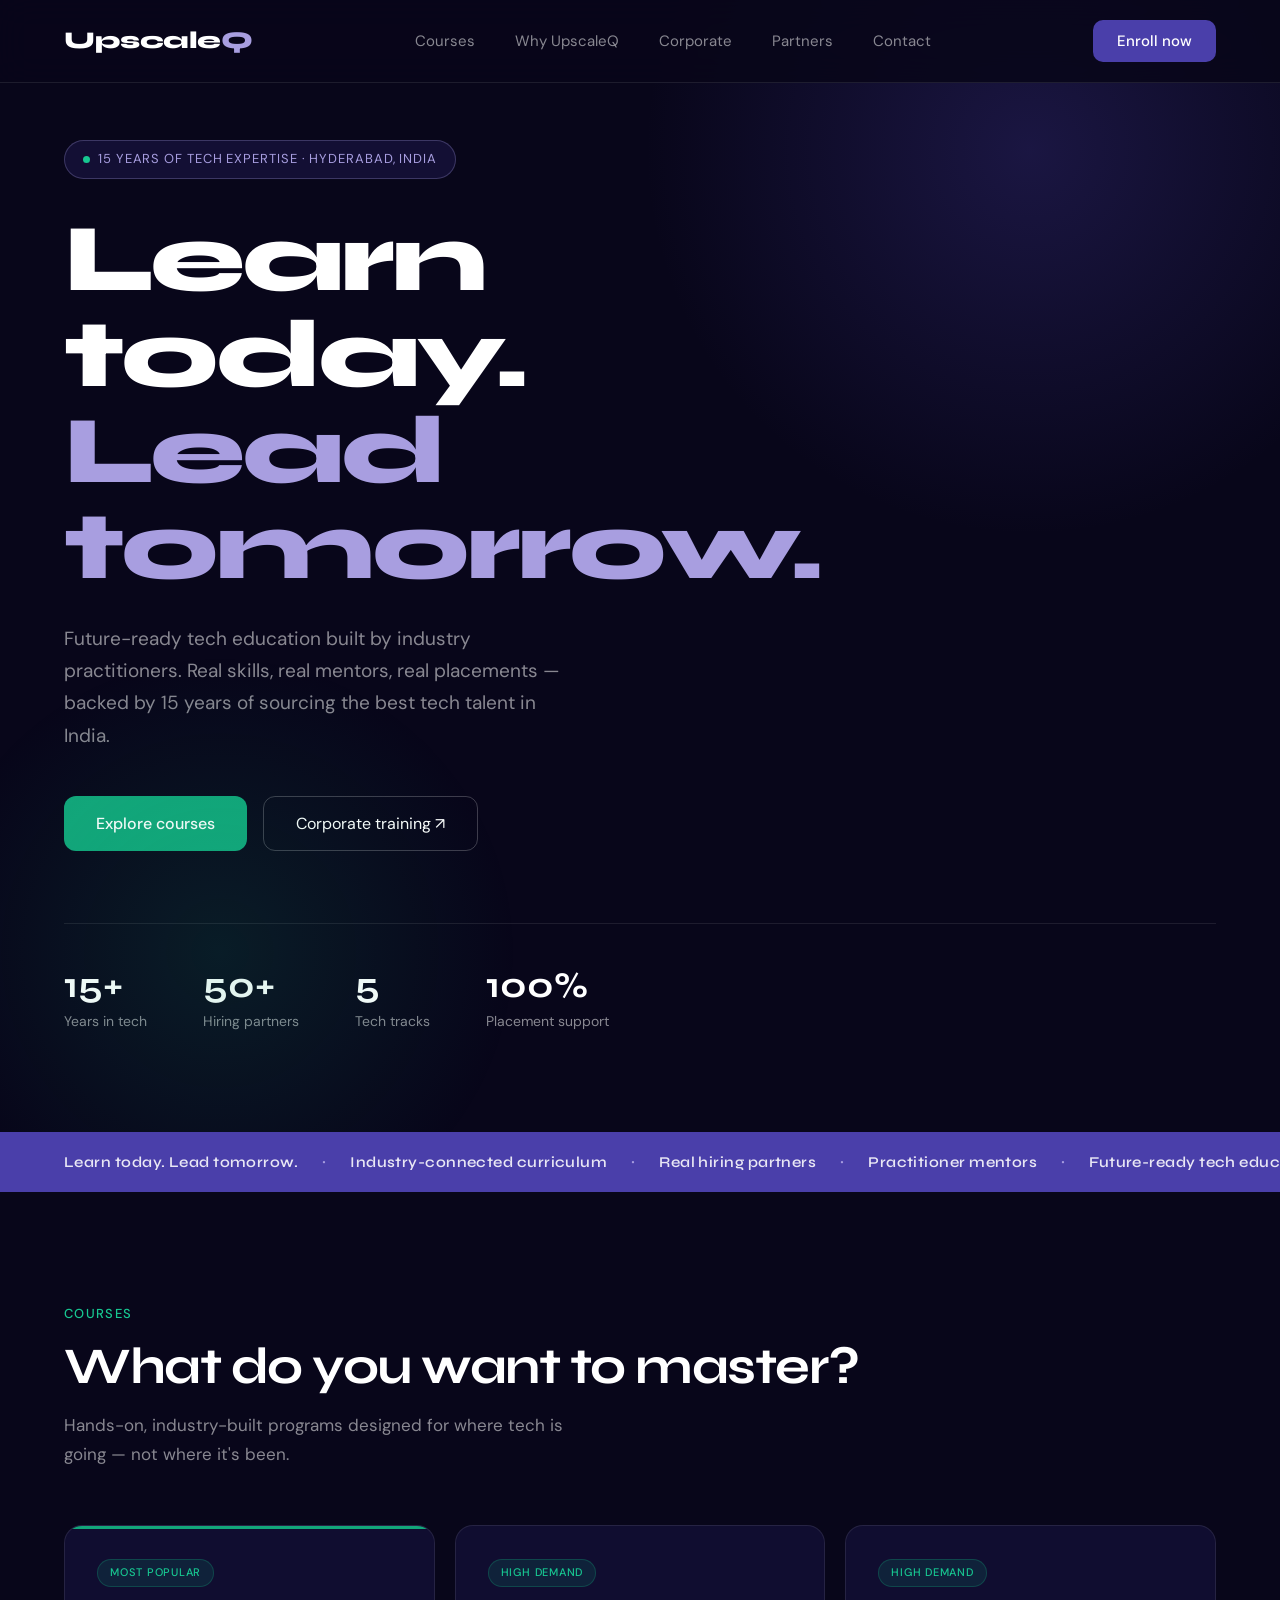
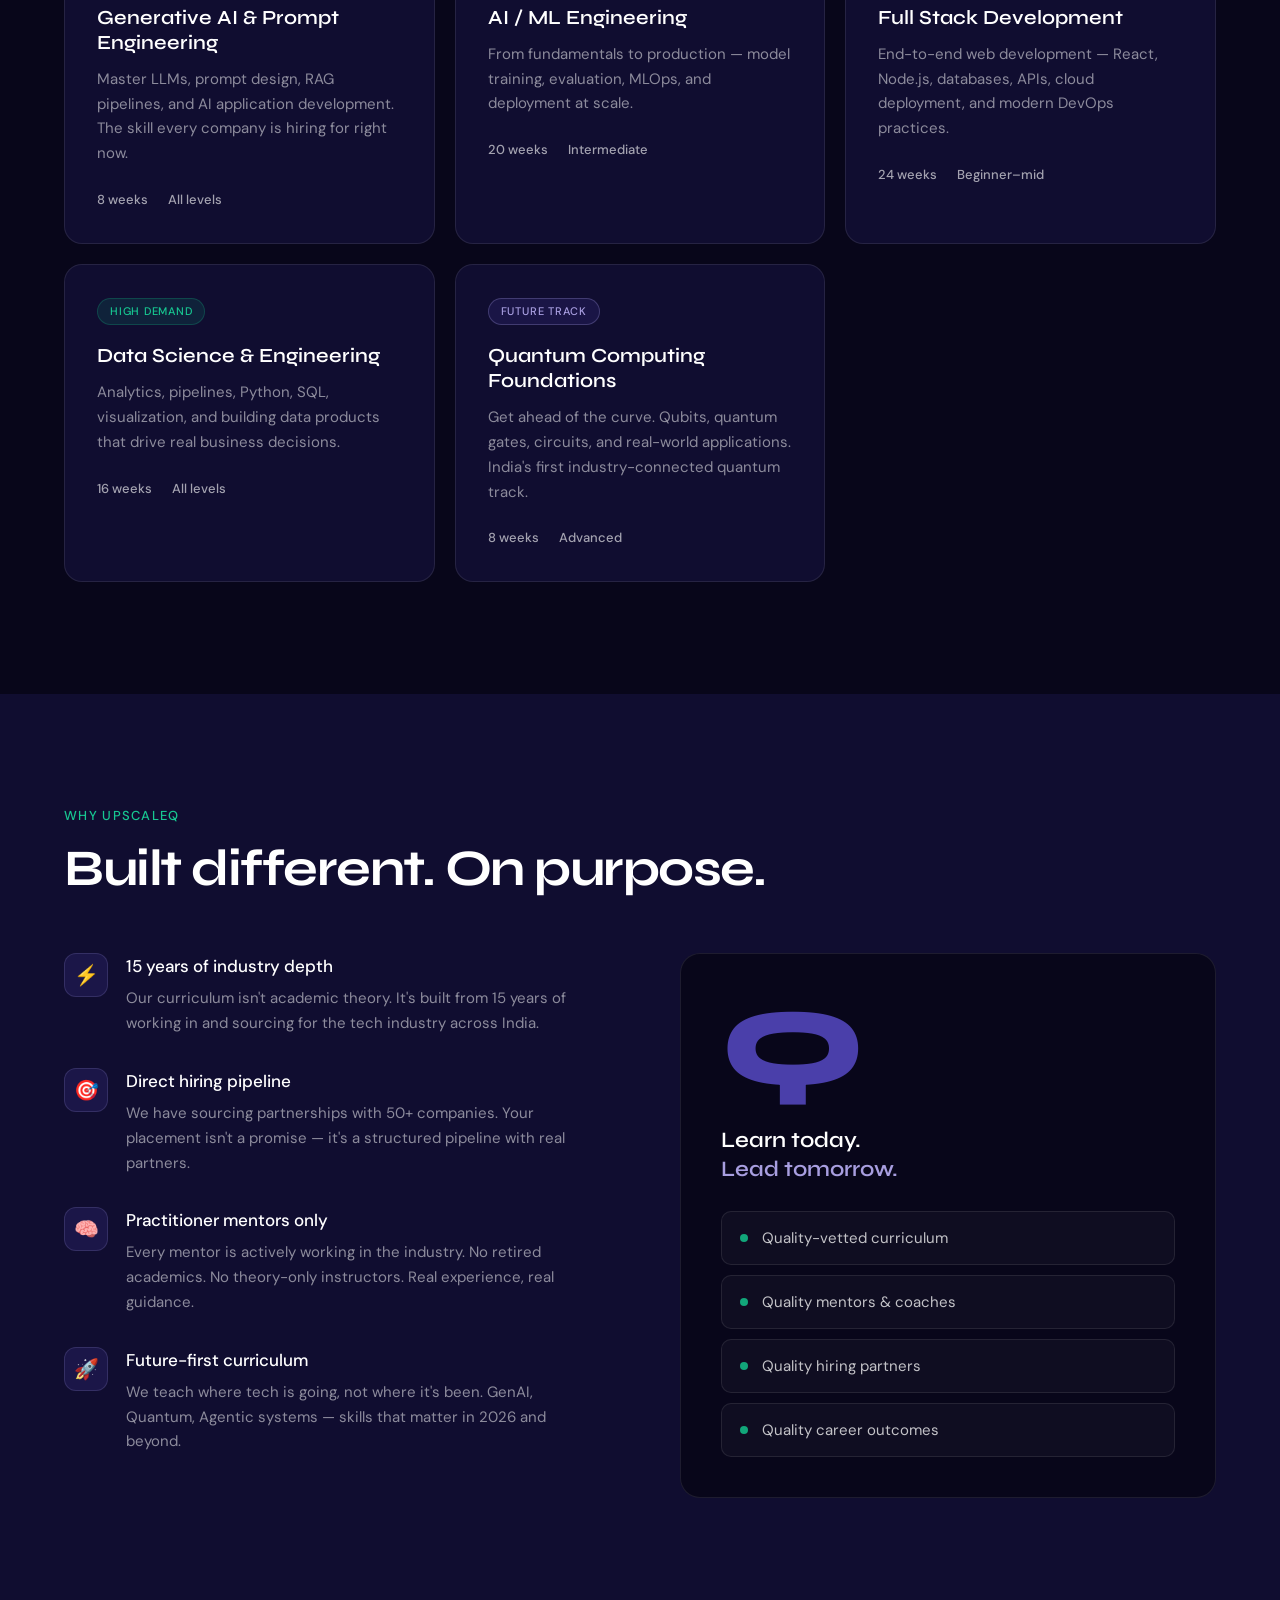
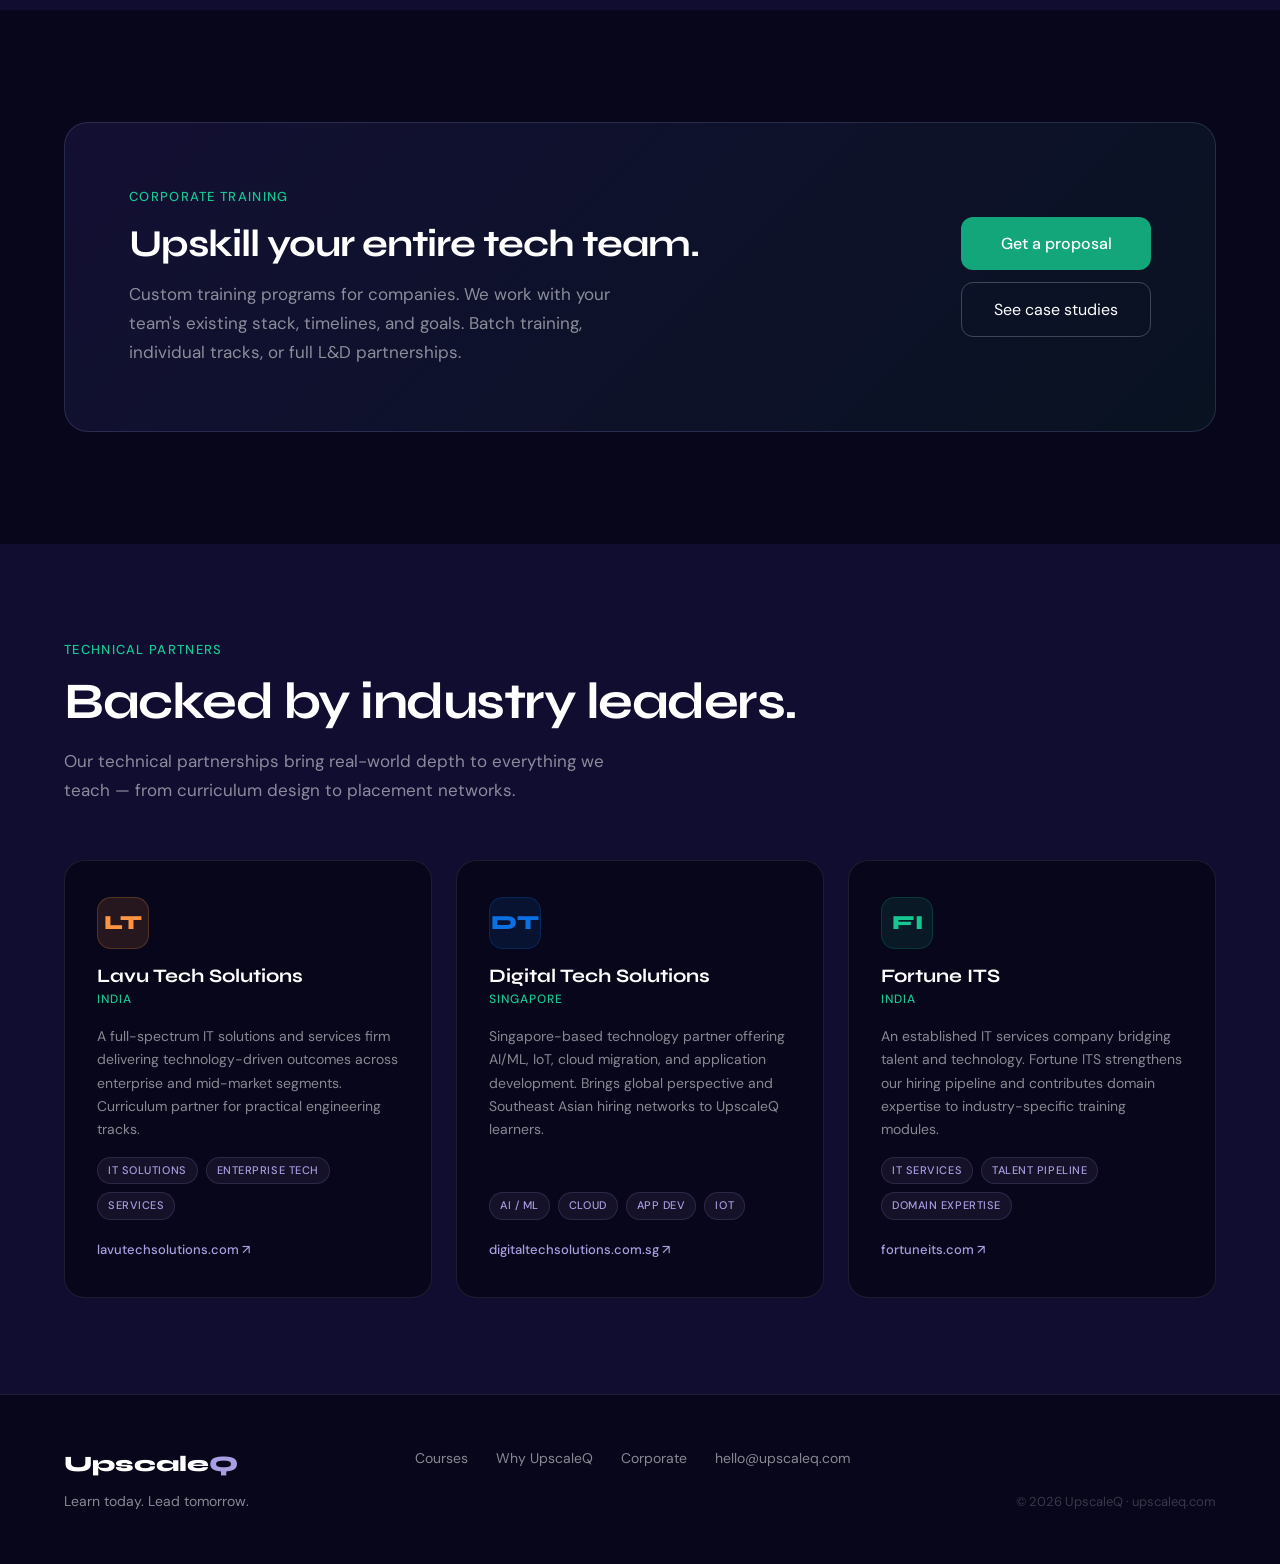
==== index.html @ 226f3fbb "Add Technical Partners section with Lavu Tech, Digital Tech Solutions, and Fortune ITS" ====
<!DOCTYPE html>
<html lang="en">
<head>
<meta charset="UTF-8">
<meta name="viewport" content="width=device-width, initial-scale=1.0">
<title>UpscaleQ — Learn Today. Lead Tomorrow.</title>
<link href="https://fonts.googleapis.com/css2?family=Syne:wght@400;500;600;700;800&family=DM+Sans:ital,opsz,wght@0,9..40,300;0,9..40,400;0,9..40,500;1,9..40,400&display=swap" rel="stylesheet">
<style>
  :root {
    --deep: #08061a;
    --navy: #100d30;
    --purple: #4a3faa;
    --purple-bright: #6657d3;
    --lavender: #a89ee0;
    --teal: #12a67a;
    --teal-light: #17c791;
    --white: #ffffff;
    --muted: rgba(255,255,255,0.52);
    --faint: rgba(255,255,255,0.09);
  }

  *, *::before, *::after { box-sizing: border-box; margin: 0; padding: 0; }
  html { scroll-behavior: smooth; font-size: 16px; }

  body {
    font-family: 'DM Sans', sans-serif;
    font-size: 16px;
    line-height: 1.6;
    background: var(--deep);
    color: var(--white);
    overflow-x: hidden;
    -webkit-font-smoothing: antialiased;
  }

  /* ── NAV ── */
  nav {
    position: fixed; top: 0; left: 0; right: 0; z-index: 100;
    display: flex; align-items: center; justify-content: space-between;
    padding: 20px 64px;
    background: rgba(8,6,26,0.88);
    backdrop-filter: blur(16px);
    border-bottom: 1px solid var(--faint);
  }
  .nav-logo {
    font-family: 'Syne', sans-serif;
    font-size: 24px; font-weight: 800;
    letter-spacing: -0.5px; color: var(--white);
    text-decoration: none;
  }
  .nav-logo span { color: var(--lavender); }
  .nav-links { display: flex; gap: 40px; list-style: none; }
  .nav-links a {
    font-size: 15px; color: var(--muted); text-decoration: none;
    transition: color 0.2s; font-weight: 400;
  }
  .nav-links a:hover { color: var(--white); }
  .nav-cta {
    background: var(--purple); color: var(--white);
    border: none; border-radius: 10px;
    padding: 11px 24px; font-size: 15px; font-weight: 500;
    cursor: pointer; font-family: 'DM Sans', sans-serif;
    transition: background 0.2s, transform 0.15s;
    white-space: nowrap;
  }
  .nav-cta:hover { background: var(--purple-bright); transform: translateY(-1px); }

  /* ── HERO ── */
  .hero {
    min-height: 100vh;
    display: flex; flex-direction: column; justify-content: center;
    padding: 140px 64px 100px;
    position: relative; overflow: hidden;
  }
  .hero::before {
    content: '';
    position: absolute; top: -250px; right: -150px;
    width: 800px; height: 800px; border-radius: 50%;
    background: radial-gradient(circle, rgba(74,63,170,0.28) 0%, transparent 68%);
    pointer-events: none;
  }
  .hero::after {
    content: '';
    position: absolute; bottom: -120px; left: -80px;
    width: 600px; height: 600px; border-radius: 50%;
    background: radial-gradient(circle, rgba(18,166,122,0.14) 0%, transparent 70%);
    pointer-events: none;
  }

  .hero-eyebrow {
    display: inline-flex; align-items: center; gap: 8px;
    background: rgba(74,63,170,0.18);
    border: 1px solid rgba(168,158,224,0.28);
    border-radius: 30px; padding: 8px 18px;
    font-size: 13px; color: var(--lavender);
    letter-spacing: 0.07em; text-transform: uppercase;
    margin-bottom: 32px; width: fit-content;
    animation: fadeUp 0.7s ease both;
  }
  .hero-eyebrow::before {
    content: ''; width: 7px; height: 7px; border-radius: 50%;
    background: var(--teal-light); flex-shrink: 0;
  }

  .hero-h1 {
    font-family: 'Syne', sans-serif;
    font-size: clamp(56px, 8vw, 96px);
    font-weight: 800;
    line-height: 1.0;
    letter-spacing: -3px;
    max-width: 860px;
    animation: fadeUp 0.7s ease 0.1s both;
  }
  .hero-h1 .accent { color: var(--lavender); }

  .hero-sub {
    font-size: 19px;
    color: var(--muted);
    line-height: 1.7;
    max-width: 520px;
    margin: 28px 0 44px;
    font-weight: 400;
    animation: fadeUp 0.7s ease 0.2s both;
  }

  .hero-actions {
    display: flex; gap: 16px; flex-wrap: wrap;
    animation: fadeUp 0.7s ease 0.3s both;
  }
  .btn-main {
    background: var(--teal); color: var(--white);
    border: none; border-radius: 12px;
    padding: 16px 32px; font-size: 16px; font-weight: 500;
    cursor: pointer; font-family: 'DM Sans', sans-serif;
    transition: background 0.2s, transform 0.15s;
  }
  .btn-main:hover { background: var(--teal-light); transform: translateY(-2px); }
  .btn-ghost {
    background: transparent; color: var(--white);
    border: 1px solid rgba(255,255,255,0.22); border-radius: 12px;
    padding: 16px 32px; font-size: 16px; font-weight: 400;
    cursor: pointer; font-family: 'DM Sans', sans-serif;
    transition: border-color 0.2s, transform 0.15s;
  }
  .btn-ghost:hover { border-color: rgba(255,255,255,0.5); transform: translateY(-2px); }

  .hero-stats {
    display: flex; gap: 56px; flex-wrap: wrap;
    margin-top: 72px; padding-top: 44px;
    border-top: 1px solid var(--faint);
    animation: fadeUp 0.7s ease 0.4s both;
  }
  .stat-n {
    font-family: 'Syne', sans-serif;
    font-size: 36px; font-weight: 700; color: var(--white);
    line-height: 1;
  }
  .stat-l { font-size: 14px; color: var(--muted); margin-top: 6px; }

  /* ── TAGLINE BAND ── */
  .tagline-band {
    background: var(--purple);
    padding: 18px 64px;
    display: flex; align-items: center; gap: 24px;
    overflow: hidden; flex-wrap: nowrap;
  }
  .tagline-text {
    font-family: 'Syne', sans-serif;
    font-size: 15px; font-weight: 600;
    white-space: nowrap; color: rgba(255,255,255,0.88);
    letter-spacing: 0.03em;
  }
  .tagline-sep { color: var(--lavender); font-size: 20px; flex-shrink: 0; line-height: 1; }

  /* ── SECTION BASE ── */
  .section { padding: 112px 64px; }
  .section-tag {
    font-size: 13px; font-weight: 500; letter-spacing: 0.1em;
    text-transform: uppercase; color: var(--teal-light); margin-bottom: 14px;
  }
  .section-h {
    font-family: 'Syne', sans-serif;
    font-size: clamp(36px, 4vw, 52px);
    font-weight: 700; letter-spacing: -1.5px;
    line-height: 1.1; margin-bottom: 16px;
  }
  .section-sub {
    font-size: 17px; color: var(--muted); line-height: 1.7;
    max-width: 540px; margin-bottom: 56px; font-weight: 400;
  }

  /* ── COURSES ── */
  .courses-grid {
    display: grid;
    grid-template-columns: repeat(auto-fill, minmax(300px, 1fr));
    gap: 20px;
  }
  .course-card {
    background: var(--navy);
    border: 1px solid var(--faint);
    border-radius: 18px; padding: 32px;
    position: relative; overflow: hidden;
    transition: border-color 0.25s, transform 0.25s;
    cursor: pointer;
  }
  .course-card:hover {
    border-color: rgba(168,158,224,0.35);
    transform: translateY(-4px);
  }
  .course-card::before {
    content: ''; position: absolute;
    top: 0; left: 0; right: 0; height: 3px;
    opacity: 0; transition: opacity 0.25s;
  }
  .course-card:hover::before { opacity: 1; background: var(--purple); }
  .course-card.featured::before { opacity: 1; background: var(--teal); }

  .course-badge {
    display: inline-block; font-size: 11px; font-weight: 500;
    letter-spacing: 0.07em; text-transform: uppercase;
    padding: 4px 12px; border-radius: 20px; margin-bottom: 18px;
  }
  .badge-hot { background: rgba(18,166,122,0.14); color: var(--teal-light); border: 1px solid rgba(18,166,122,0.28); }
  .badge-new { background: rgba(74,63,170,0.18); color: var(--lavender); border: 1px solid rgba(168,158,224,0.28); }

  .course-title {
    font-family: 'Syne', sans-serif;
    font-size: 20px; font-weight: 600;
    margin-bottom: 12px; line-height: 1.25;
  }
  .course-desc {
    font-size: 15px; color: var(--muted); line-height: 1.65;
    margin-bottom: 24px; font-weight: 400;
  }
  .course-meta { display: flex; gap: 20px; flex-wrap: wrap; }
  .course-meta-item { font-size: 13px; color: rgba(255,255,255,0.35); }
  .course-meta-item strong { color: rgba(255,255,255,0.62); font-weight: 500; }

  /* ── WHY ── */
  .why-section { padding: 112px 64px; background: var(--navy); }
  .why-grid {
    display: grid; grid-template-columns: 1fr 1fr;
    gap: 80px; align-items: start; margin-top: 56px;
  }
  .why-points { display: flex; flex-direction: column; gap: 32px; }
  .why-point { display: flex; gap: 18px; align-items: flex-start; }
  .why-icon {
    width: 44px; height: 44px; border-radius: 12px; flex-shrink: 0;
    background: rgba(74,63,170,0.2); border: 1px solid rgba(168,158,224,0.18);
    display: flex; align-items: center; justify-content: center; font-size: 20px;
  }
  .why-point-title { font-size: 17px; font-weight: 500; margin-bottom: 6px; }
  .why-point-desc { font-size: 15px; color: var(--muted); line-height: 1.65; font-weight: 400; }

  .why-visual {
    background: var(--deep); border: 1px solid var(--faint);
    border-radius: 20px; padding: 40px; position: sticky; top: 100px;
  }
  .promise-q {
    font-family: 'Syne', sans-serif;
    font-size: 108px; font-weight: 800;
    color: var(--purple); line-height: 1; margin-bottom: 24px;
  }
  .promise-tagline {
    font-family: 'Syne', sans-serif;
    font-size: 22px; font-weight: 600; margin-bottom: 28px;
    color: var(--white); line-height: 1.3;
  }
  .promise-tagline em { color: var(--lavender); font-style: normal; }
  .promise-lines { display: flex; flex-direction: column; gap: 10px; }
  .promise-line {
    display: flex; align-items: center; gap: 14px;
    padding: 14px 18px;
    background: rgba(255,255,255,0.03);
    border-radius: 10px; border: 1px solid var(--faint);
    font-size: 15px; color: rgba(255,255,255,0.75);
  }
  .promise-line::before {
    content: ''; width: 8px; height: 8px; border-radius: 50%;
    background: var(--teal); flex-shrink: 0;
  }

  /* ── CORPORATE ── */
  .corporate-section { padding: 112px 64px; }
  .corporate-inner {
    background: linear-gradient(135deg, rgba(74,63,170,0.18) 0%, rgba(18,166,122,0.08) 100%);
    border: 1px solid rgba(168,158,224,0.18);
    border-radius: 24px; padding: 64px;
    display: grid; grid-template-columns: 1fr auto;
    gap: 48px; align-items: center;
  }
  .corp-h {
    font-family: 'Syne', sans-serif;
    font-size: 38px; font-weight: 700;
    letter-spacing: -1px; margin-bottom: 14px; line-height: 1.15;
  }
  .corp-sub { font-size: 17px; color: var(--muted); line-height: 1.7; max-width: 500px; font-weight: 400; }
  .corp-actions { display: flex; flex-direction: column; gap: 12px; align-items: stretch; min-width: 180px; }

  /* ── PARTNERS ── */
  .partners-section { padding: 96px 64px; background: var(--navy); }
  .partners-grid {
    display: grid;
    grid-template-columns: repeat(3, 1fr);
    gap: 24px;
    margin-top: 56px;
  }
  .partner-card {
    background: var(--deep);
    border: 1px solid var(--faint);
    border-radius: 20px;
    padding: 36px 32px;
    display: flex; flex-direction: column; gap: 16px;
    transition: border-color 0.25s, transform 0.25s;
    text-decoration: none; color: inherit;
    position: relative; overflow: hidden;
  }
  .partner-card::before {
    content: ''; position: absolute;
    top: 0; left: 0; right: 0; height: 3px;
    background: var(--purple); opacity: 0;
    transition: opacity 0.25s;
  }
  .partner-card:hover { border-color: rgba(168,158,224,0.35); transform: translateY(-4px); }
  .partner-card:hover::before { opacity: 1; }
  .partner-monogram {
    width: 52px; height: 52px; border-radius: 14px;
    display: flex; align-items: center; justify-content: center;
    font-family: 'Syne', sans-serif;
    font-size: 20px; font-weight: 800;
    flex-shrink: 0;
  }
  .pm-lavu   { background: rgba(255,149,67,0.12); color: #ff9543; border: 1px solid rgba(255,149,67,0.22); }
  .pm-dts    { background: rgba(11,112,225,0.12); color: #0b70e1; border: 1px solid rgba(11,112,225,0.22); }
  .pm-fortune{ background: rgba(18,166,122,0.12); color: var(--teal-light); border: 1px solid rgba(18,166,122,0.22); }
  .partner-name {
    font-family: 'Syne', sans-serif;
    font-size: 19px; font-weight: 700; line-height: 1.2;
  }
  .partner-location {
    font-size: 12px; font-weight: 500; letter-spacing: 0.08em;
    text-transform: uppercase; color: var(--teal-light);
    margin-top: 2px;
  }
  .partner-desc {
    font-size: 14px; color: var(--muted); line-height: 1.65; font-weight: 400;
    flex: 1;
  }
  .partner-tags { display: flex; flex-wrap: wrap; gap: 8px; }
  .partner-tag {
    font-size: 11px; font-weight: 500; letter-spacing: 0.05em;
    text-transform: uppercase; padding: 4px 10px;
    border-radius: 20px;
    background: rgba(168,158,224,0.08);
    border: 1px solid rgba(168,158,224,0.16);
    color: var(--lavender);
  }
  .partner-link {
    font-size: 13px; color: var(--lavender);
    display: flex; align-items: center; gap: 6px;
    margin-top: 4px; font-weight: 500;
    transition: color 0.2s;
  }
  .partner-card:hover .partner-link { color: var(--white); }

  @media (max-width: 900px) {
    .partners-section { padding: 72px 24px; }
    .partners-grid { grid-template-columns: 1fr; }
  }

  /* ── FOOTER ── */
  footer {
    padding: 52px 64px;
    border-top: 1px solid var(--faint);
    display: flex; align-items: flex-start;
    justify-content: space-between; gap: 40px; flex-wrap: wrap;
  }
  .footer-logo {
    font-family: 'Syne', sans-serif;
    font-size: 22px; font-weight: 800; color: var(--white);
    text-decoration: none; display: block; margin-bottom: 8px;
  }
  .footer-logo span { color: var(--lavender); }
  .footer-tagline { font-size: 14px; color: var(--muted); }
  .footer-links { display: flex; gap: 28px; flex-wrap: wrap; align-items: center; }
  .footer-links a { font-size: 14px; color: var(--muted); text-decoration: none; transition: color 0.2s; }
  .footer-links a:hover { color: var(--white); }
  .footer-copy { font-size: 13px; color: rgba(255,255,255,0.2); align-self: flex-end; }

  /* ── ANIMATIONS ── */
  @keyframes fadeUp {
    from { opacity: 0; transform: translateY(24px); }
    to   { opacity: 1; transform: translateY(0); }
  }

  /* ── RESPONSIVE ── */
  @media (max-width: 900px) {
    nav { padding: 16px 24px; }
    .nav-links { display: none; }
    .hero { padding: 110px 24px 72px; }
    .hero-stats { gap: 28px; }
    .section, .corporate-section { padding: 72px 24px; }
    .why-section { padding: 72px 24px; }
    .why-grid { grid-template-columns: 1fr; gap: 40px; }
    .why-visual { position: static; }
    .corporate-inner { grid-template-columns: 1fr; padding: 36px 28px; }
    .corp-actions { align-items: flex-start; }
    footer { padding: 36px 24px; }
    .tagline-band { padding: 16px 24px; gap: 16px; }
  }
</style>
</head>
<body>

<!-- NAV -->
<nav>
  <a href="/" class="nav-logo">Upscale<span>Q</span></a>
  <ul class="nav-links">
    <li><a href="#courses">Courses</a></li>
    <li><a href="#why">Why UpscaleQ</a></li>
    <li><a href="#corporate">Corporate</a></li>
    <li><a href="#partners">Partners</a></li>
    <li><a href="#contact">Contact</a></li>
  </ul>
  <button class="nav-cta">Enroll now</button>
</nav>

<!-- HERO -->
<section class="hero">
  <div class="hero-eyebrow">15 years of tech expertise · Hyderabad, India</div>
  <h1 class="hero-h1">
    Learn today.<br>
    <span class="accent">Lead tomorrow.</span>
  </h1>
  <p class="hero-sub">
    Future-ready tech education built by industry practitioners. Real skills, real mentors, real placements — backed by 15 years of sourcing the best tech talent in India.
  </p>
  <div class="hero-actions">
    <button class="btn-main">Explore courses</button>
    <button class="btn-ghost">Corporate training ↗</button>
  </div>
  <div class="hero-stats">
    <div>
      <div class="stat-n">15+</div>
      <div class="stat-l">Years in tech</div>
    </div>
    <div>
      <div class="stat-n">50+</div>
      <div class="stat-l">Hiring partners</div>
    </div>
    <div>
      <div class="stat-n">5</div>
      <div class="stat-l">Tech tracks</div>
    </div>
    <div>
      <div class="stat-n">100%</div>
      <div class="stat-l">Placement support</div>
    </div>
  </div>
</section>

<!-- TAGLINE BAND -->
<div class="tagline-band">
  <span class="tagline-text">Learn today. Lead tomorrow.</span>
  <span class="tagline-sep">·</span>
  <span class="tagline-text">Industry-connected curriculum</span>
  <span class="tagline-sep">·</span>
  <span class="tagline-text">Real hiring partners</span>
  <span class="tagline-sep">·</span>
  <span class="tagline-text">Practitioner mentors</span>
  <span class="tagline-sep">·</span>
  <span class="tagline-text">Future-ready tech education</span>
  <span class="tagline-sep">·</span>
  <span class="tagline-text">Learn today. Lead tomorrow.</span>
</div>

<!-- COURSES -->
<section class="section" id="courses">
  <div class="section-tag">Courses</div>
  <h2 class="section-h">What do you want to master?</h2>
  <p class="section-sub">Hands-on, industry-built programs designed for where tech is going — not where it's been.</p>

  <div class="courses-grid">
    <div class="course-card featured">
      <div class="course-badge badge-hot">Most popular</div>
      <div class="course-title">Generative AI &amp; Prompt Engineering</div>
      <div class="course-desc">Master LLMs, prompt design, RAG pipelines, and AI application development. The skill every company is hiring for right now.</div>
      <div class="course-meta">
        <div class="course-meta-item"><strong>8 weeks</strong></div>
        <div class="course-meta-item"><strong>All levels</strong></div>
      </div>
    </div>

    <div class="course-card">
      <div class="course-badge badge-hot">High demand</div>
      <div class="course-title">AI / ML Engineering</div>
      <div class="course-desc">From fundamentals to production — model training, evaluation, MLOps, and deployment at scale.</div>
      <div class="course-meta">
        <div class="course-meta-item"><strong>20 weeks</strong></div>
        <div class="course-meta-item"><strong>Intermediate</strong></div>
      </div>
    </div>

    <div class="course-card">
      <div class="course-badge badge-hot">High demand</div>
      <div class="course-title">Full Stack Development</div>
      <div class="course-desc">End-to-end web development — React, Node.js, databases, APIs, cloud deployment, and modern DevOps practices.</div>
      <div class="course-meta">
        <div class="course-meta-item"><strong>24 weeks</strong></div>
        <div class="course-meta-item"><strong>Beginner–mid</strong></div>
      </div>
    </div>

    <div class="course-card">
      <div class="course-badge badge-hot">High demand</div>
      <div class="course-title">Data Science &amp; Engineering</div>
      <div class="course-desc">Analytics, pipelines, Python, SQL, visualization, and building data products that drive real business decisions.</div>
      <div class="course-meta">
        <div class="course-meta-item"><strong>16 weeks</strong></div>
        <div class="course-meta-item"><strong>All levels</strong></div>
      </div>
    </div>

    <div class="course-card">
      <div class="course-badge badge-new">Future track</div>
      <div class="course-title">Quantum Computing Foundations</div>
      <div class="course-desc">Get ahead of the curve. Qubits, quantum gates, circuits, and real-world applications. India's first industry-connected quantum track.</div>
      <div class="course-meta">
        <div class="course-meta-item"><strong>8 weeks</strong></div>
        <div class="course-meta-item"><strong>Advanced</strong></div>
      </div>
    </div>
  </div>
</section>

<!-- WHY -->
<section class="why-section" id="why">
  <div class="section-tag">Why UpscaleQ</div>
  <h2 class="section-h">Built different. On purpose.</h2>

  <div class="why-grid">
    <div class="why-points">
      <div class="why-point">
        <div class="why-icon">⚡</div>
        <div>
          <div class="why-point-title">15 years of industry depth</div>
          <div class="why-point-desc">Our curriculum isn't academic theory. It's built from 15 years of working in and sourcing for the tech industry across India.</div>
        </div>
      </div>
      <div class="why-point">
        <div class="why-icon">🎯</div>
        <div>
          <div class="why-point-title">Direct hiring pipeline</div>
          <div class="why-point-desc">We have sourcing partnerships with 50+ companies. Your placement isn't a promise — it's a structured pipeline with real partners.</div>
        </div>
      </div>
      <div class="why-point">
        <div class="why-icon">🧠</div>
        <div>
          <div class="why-point-title">Practitioner mentors only</div>
          <div class="why-point-desc">Every mentor is actively working in the industry. No retired academics. No theory-only instructors. Real experience, real guidance.</div>
        </div>
      </div>
      <div class="why-point">
        <div class="why-icon">🚀</div>
        <div>
          <div class="why-point-title">Future-first curriculum</div>
          <div class="why-point-desc">We teach where tech is going, not where it's been. GenAI, Quantum, Agentic systems — skills that matter in 2026 and beyond.</div>
        </div>
      </div>
    </div>

    <div class="why-visual">
      <div class="promise-q">Q</div>
      <div class="promise-tagline">
        Learn today.<br><em>Lead tomorrow.</em>
      </div>
      <div class="promise-lines">
        <div class="promise-line">Quality-vetted curriculum</div>
        <div class="promise-line">Quality mentors &amp; coaches</div>
        <div class="promise-line">Quality hiring partners</div>
        <div class="promise-line">Quality career outcomes</div>
      </div>
    </div>
  </div>
</section>

<!-- CORPORATE -->
<section class="corporate-section" id="corporate">
  <div class="corporate-inner">
    <div>
      <div class="section-tag">Corporate training</div>
      <div class="corp-h">Upskill your entire tech team.</div>
      <p class="corp-sub">
        Custom training programs for companies. We work with your team's existing stack, timelines, and goals. Batch training, individual tracks, or full L&amp;D partnerships.
      </p>
    </div>
    <div class="corp-actions">
      <button class="btn-main">Get a proposal</button>
      <button class="btn-ghost">See case studies</button>
    </div>
  </div>
</section>

<!-- TECHNICAL PARTNERS -->
<section class="partners-section" id="partners">
  <div class="section-tag">Technical Partners</div>
  <h2 class="section-h">Backed by industry leaders.</h2>
  <p class="section-sub" style="margin-bottom:0;">Our technical partnerships bring real-world depth to everything we teach — from curriculum design to placement networks.</p>

  <div class="partners-grid">

    <a class="partner-card" href="https://www.lavutechsolutions.com/" target="_blank" rel="noopener">
      <div class="partner-monogram pm-lavu">LT</div>
      <div>
        <div class="partner-name">Lavu Tech Solutions</div>
        <div class="partner-location">India</div>
      </div>
      <div class="partner-desc">A full-spectrum IT solutions and services firm delivering technology-driven outcomes across enterprise and mid-market segments. Curriculum partner for practical engineering tracks.</div>
      <div class="partner-tags">
        <span class="partner-tag">IT Solutions</span>
        <span class="partner-tag">Enterprise Tech</span>
        <span class="partner-tag">Services</span>
      </div>
      <div class="partner-link">lavutechsolutions.com ↗</div>
    </a>

    <a class="partner-card" href="https://www.digitaltechsolutions.com.sg/" target="_blank" rel="noopener">
      <div class="partner-monogram pm-dts">DT</div>
      <div>
        <div class="partner-name">Digital Tech Solutions</div>
        <div class="partner-location">Singapore</div>
      </div>
      <div class="partner-desc">Singapore-based technology partner offering AI/ML, IoT, cloud migration, and application development. Brings global perspective and Southeast Asian hiring networks to UpscaleQ learners.</div>
      <div class="partner-tags">
        <span class="partner-tag">AI / ML</span>
        <span class="partner-tag">Cloud</span>
        <span class="partner-tag">App Dev</span>
        <span class="partner-tag">IoT</span>
      </div>
      <div class="partner-link">digitaltechsolutions.com.sg ↗</div>
    </a>

    <a class="partner-card" href="https://www.fortuneits.com/" target="_blank" rel="noopener">
      <div class="partner-monogram pm-fortune">FI</div>
      <div>
        <div class="partner-name">Fortune ITS</div>
        <div class="partner-location">India</div>
      </div>
      <div class="partner-desc">An established IT services company bridging talent and technology. Fortune ITS strengthens our hiring pipeline and contributes domain expertise to industry-specific training modules.</div>
      <div class="partner-tags">
        <span class="partner-tag">IT Services</span>
        <span class="partner-tag">Talent Pipeline</span>
        <span class="partner-tag">Domain Expertise</span>
      </div>
      <div class="partner-link">fortuneits.com ↗</div>
    </a>

  </div>
</section>

<!-- FOOTER -->
<footer id="contact">
  <div>
    <a href="/" class="footer-logo">Upscale<span>Q</span></a>
    <div class="footer-tagline">Learn today. Lead tomorrow.</div>
  </div>
  <div class="footer-links">
    <a href="#courses">Courses</a>
    <a href="#why">Why UpscaleQ</a>
    <a href="#corporate">Corporate</a>
    <a href="mailto:hello@upscaleq.com">hello@upscaleq.com</a>
  </div>
  <div class="footer-copy">© 2026 UpscaleQ · upscaleq.com</div>
</footer>

</body>
</html>
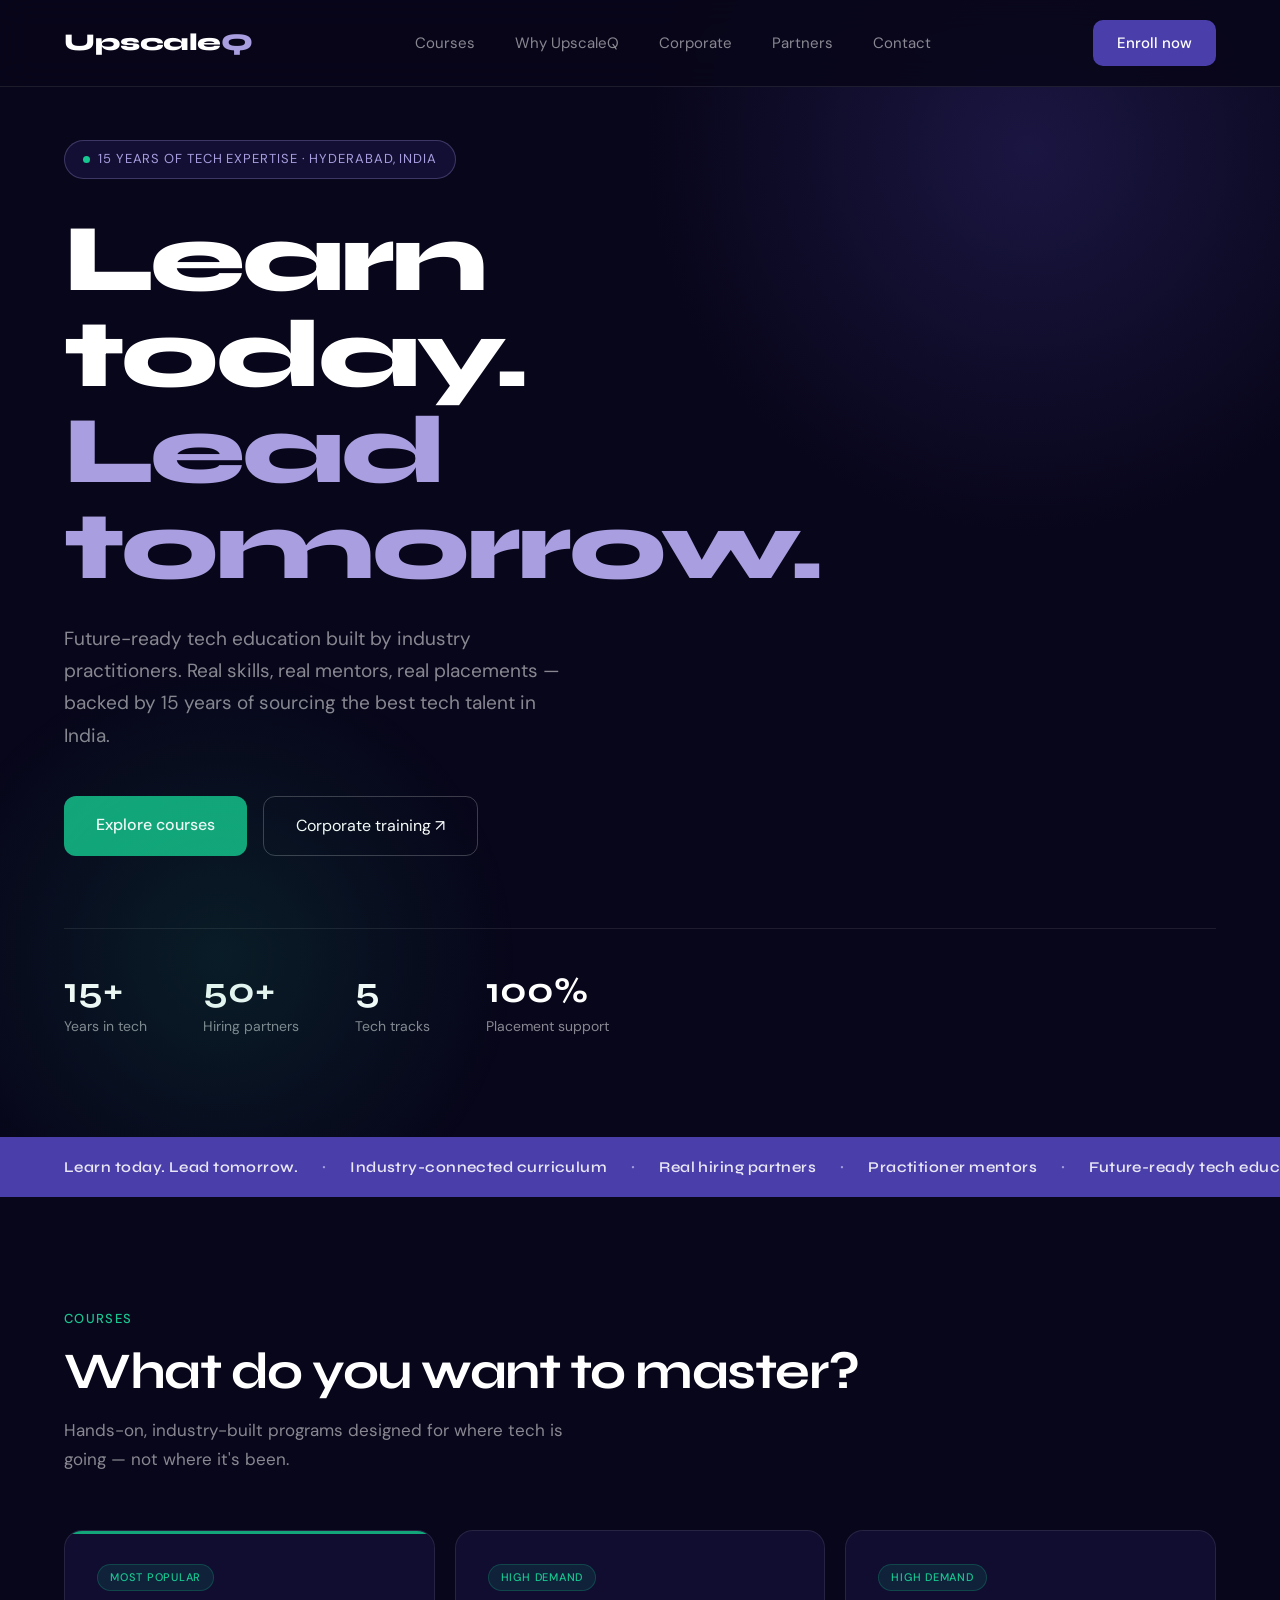
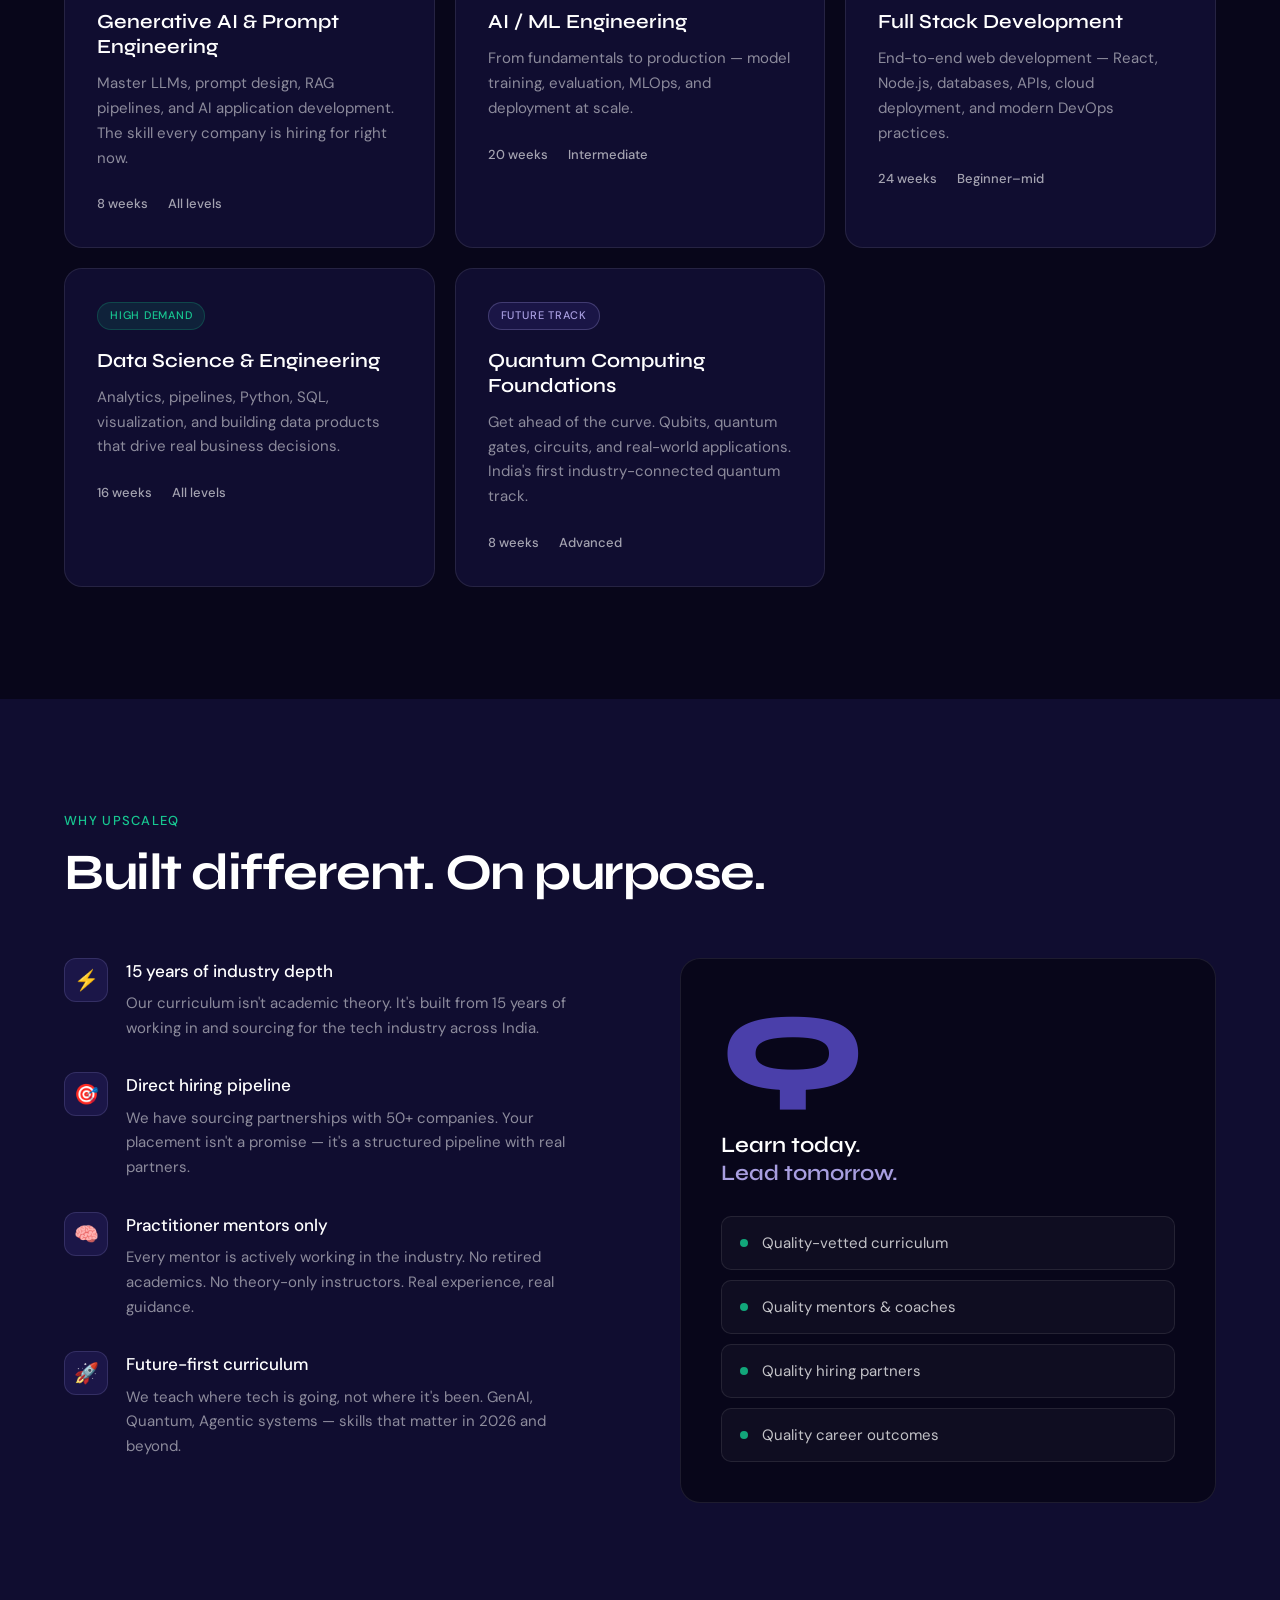
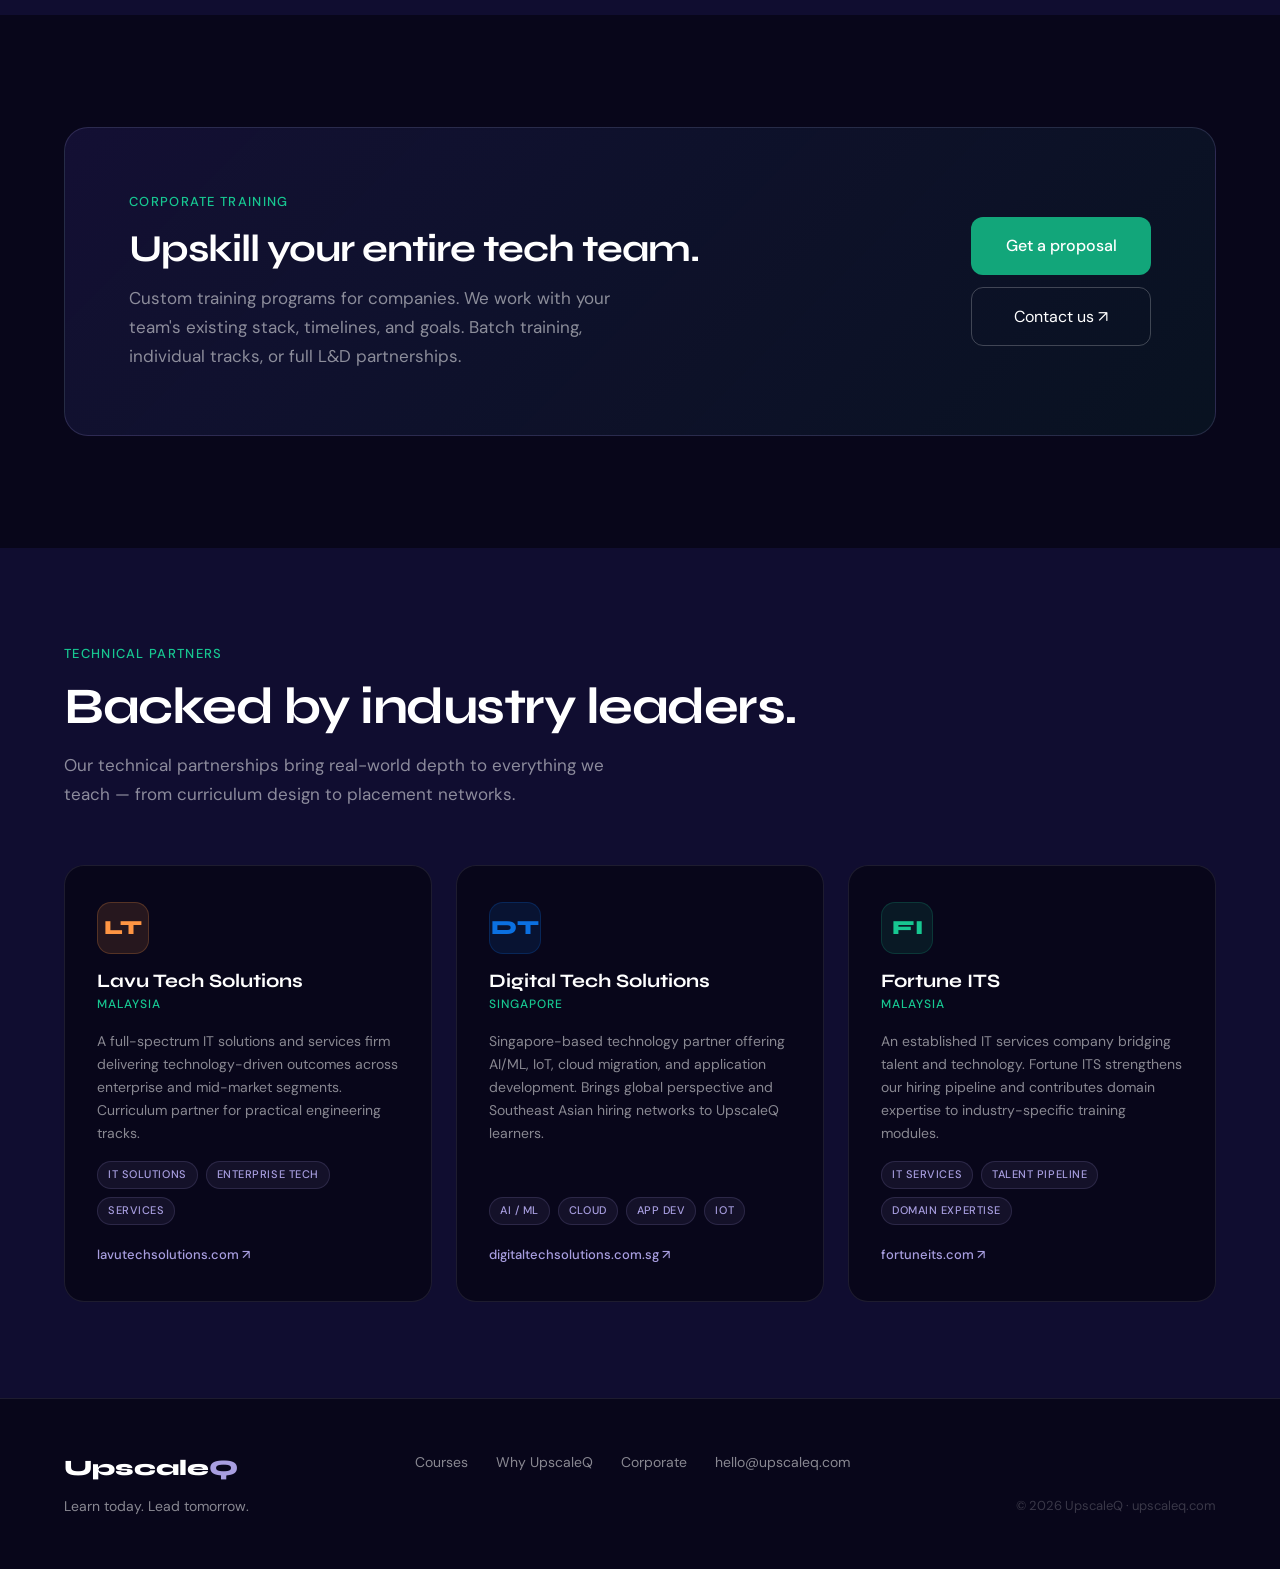
==== commit 58ae3830: "Complete website: partner location fixes, navigation wiring, enroll page, 5 course detail pages with" ====
--- a/index.html
+++ b/index.html
@@ -421,7 +421,7 @@
     <li><a href="#partners">Partners</a></li>
     <li><a href="#contact">Contact</a></li>
   </ul>
-  <button class="nav-cta">Enroll now</button>
+  <a href="enroll.html" class="nav-cta" style="text-decoration:none;">Enroll now</a>
 </nav>
 
 <!-- HERO -->
@@ -435,8 +435,8 @@
     Future-ready tech education built by industry practitioners. Real skills, real mentors, real placements — backed by 15 years of sourcing the best tech talent in India.
   </p>
   <div class="hero-actions">
-    <button class="btn-main">Explore courses</button>
-    <button class="btn-ghost">Corporate training ↗</button>
+    <a href="#courses" class="btn-main" style="text-decoration:none;">Explore courses</a>
+    <a href="#corporate" class="btn-ghost" style="text-decoration:none;">Corporate training ↗</a>
   </div>
   <div class="hero-stats">
     <div>
@@ -480,7 +480,7 @@
   <p class="section-sub">Hands-on, industry-built programs designed for where tech is going — not where it's been.</p>
 
   <div class="courses-grid">
-    <div class="course-card featured">
+    <a href="courses/generative-ai.html" class="course-card featured" style="text-decoration:none;color:inherit;">
       <div class="course-badge badge-hot">Most popular</div>
       <div class="course-title">Generative AI &amp; Prompt Engineering</div>
       <div class="course-desc">Master LLMs, prompt design, RAG pipelines, and AI application development. The skill every company is hiring for right now.</div>
@@ -488,9 +488,9 @@
         <div class="course-meta-item"><strong>8 weeks</strong></div>
         <div class="course-meta-item"><strong>All levels</strong></div>
       </div>
-    </div>
-
-    <div class="course-card">
+    </a>
+
+    <a href="courses/ai-ml.html" class="course-card" style="text-decoration:none;color:inherit;">
       <div class="course-badge badge-hot">High demand</div>
       <div class="course-title">AI / ML Engineering</div>
       <div class="course-desc">From fundamentals to production — model training, evaluation, MLOps, and deployment at scale.</div>
@@ -498,9 +498,9 @@
         <div class="course-meta-item"><strong>20 weeks</strong></div>
         <div class="course-meta-item"><strong>Intermediate</strong></div>
       </div>
-    </div>
-
-    <div class="course-card">
+    </a>
+
+    <a href="courses/fullstack.html" class="course-card" style="text-decoration:none;color:inherit;">
       <div class="course-badge badge-hot">High demand</div>
       <div class="course-title">Full Stack Development</div>
       <div class="course-desc">End-to-end web development — React, Node.js, databases, APIs, cloud deployment, and modern DevOps practices.</div>
@@ -508,9 +508,9 @@
         <div class="course-meta-item"><strong>24 weeks</strong></div>
         <div class="course-meta-item"><strong>Beginner–mid</strong></div>
       </div>
-    </div>
-
-    <div class="course-card">
+    </a>
+
+    <a href="courses/data-science.html" class="course-card" style="text-decoration:none;color:inherit;">
       <div class="course-badge badge-hot">High demand</div>
       <div class="course-title">Data Science &amp; Engineering</div>
       <div class="course-desc">Analytics, pipelines, Python, SQL, visualization, and building data products that drive real business decisions.</div>
@@ -518,9 +518,9 @@
         <div class="course-meta-item"><strong>16 weeks</strong></div>
         <div class="course-meta-item"><strong>All levels</strong></div>
       </div>
-    </div>
-
-    <div class="course-card">
+    </a>
+
+    <a href="courses/quantum.html" class="course-card" style="text-decoration:none;color:inherit;">
       <div class="course-badge badge-new">Future track</div>
       <div class="course-title">Quantum Computing Foundations</div>
       <div class="course-desc">Get ahead of the curve. Qubits, quantum gates, circuits, and real-world applications. India's first industry-connected quantum track.</div>
@@ -528,7 +528,7 @@
         <div class="course-meta-item"><strong>8 weeks</strong></div>
         <div class="course-meta-item"><strong>Advanced</strong></div>
       </div>
-    </div>
+    </a>
   </div>
 </section>
 
@@ -595,8 +595,8 @@
       </p>
     </div>
     <div class="corp-actions">
-      <button class="btn-main">Get a proposal</button>
-      <button class="btn-ghost">See case studies</button>
+      <a href="enroll.html" class="btn-main" style="text-decoration:none;text-align:center;">Get a proposal</a>
+      <a href="mailto:hello@upscaleq.com" class="btn-ghost" style="text-decoration:none;text-align:center;">Contact us ↗</a>
     </div>
   </div>
 </section>
@@ -613,7 +613,7 @@
       <div class="partner-monogram pm-lavu">LT</div>
       <div>
         <div class="partner-name">Lavu Tech Solutions</div>
-        <div class="partner-location">India</div>
+        <div class="partner-location">Malaysia</div>
       </div>
       <div class="partner-desc">A full-spectrum IT solutions and services firm delivering technology-driven outcomes across enterprise and mid-market segments. Curriculum partner for practical engineering tracks.</div>
       <div class="partner-tags">
@@ -644,7 +644,7 @@
       <div class="partner-monogram pm-fortune">FI</div>
       <div>
         <div class="partner-name">Fortune ITS</div>
-        <div class="partner-location">India</div>
+        <div class="partner-location">Malaysia</div>
       </div>
       <div class="partner-desc">An established IT services company bridging talent and technology. Fortune ITS strengthens our hiring pipeline and contributes domain expertise to industry-specific training modules.</div>
       <div class="partner-tags">
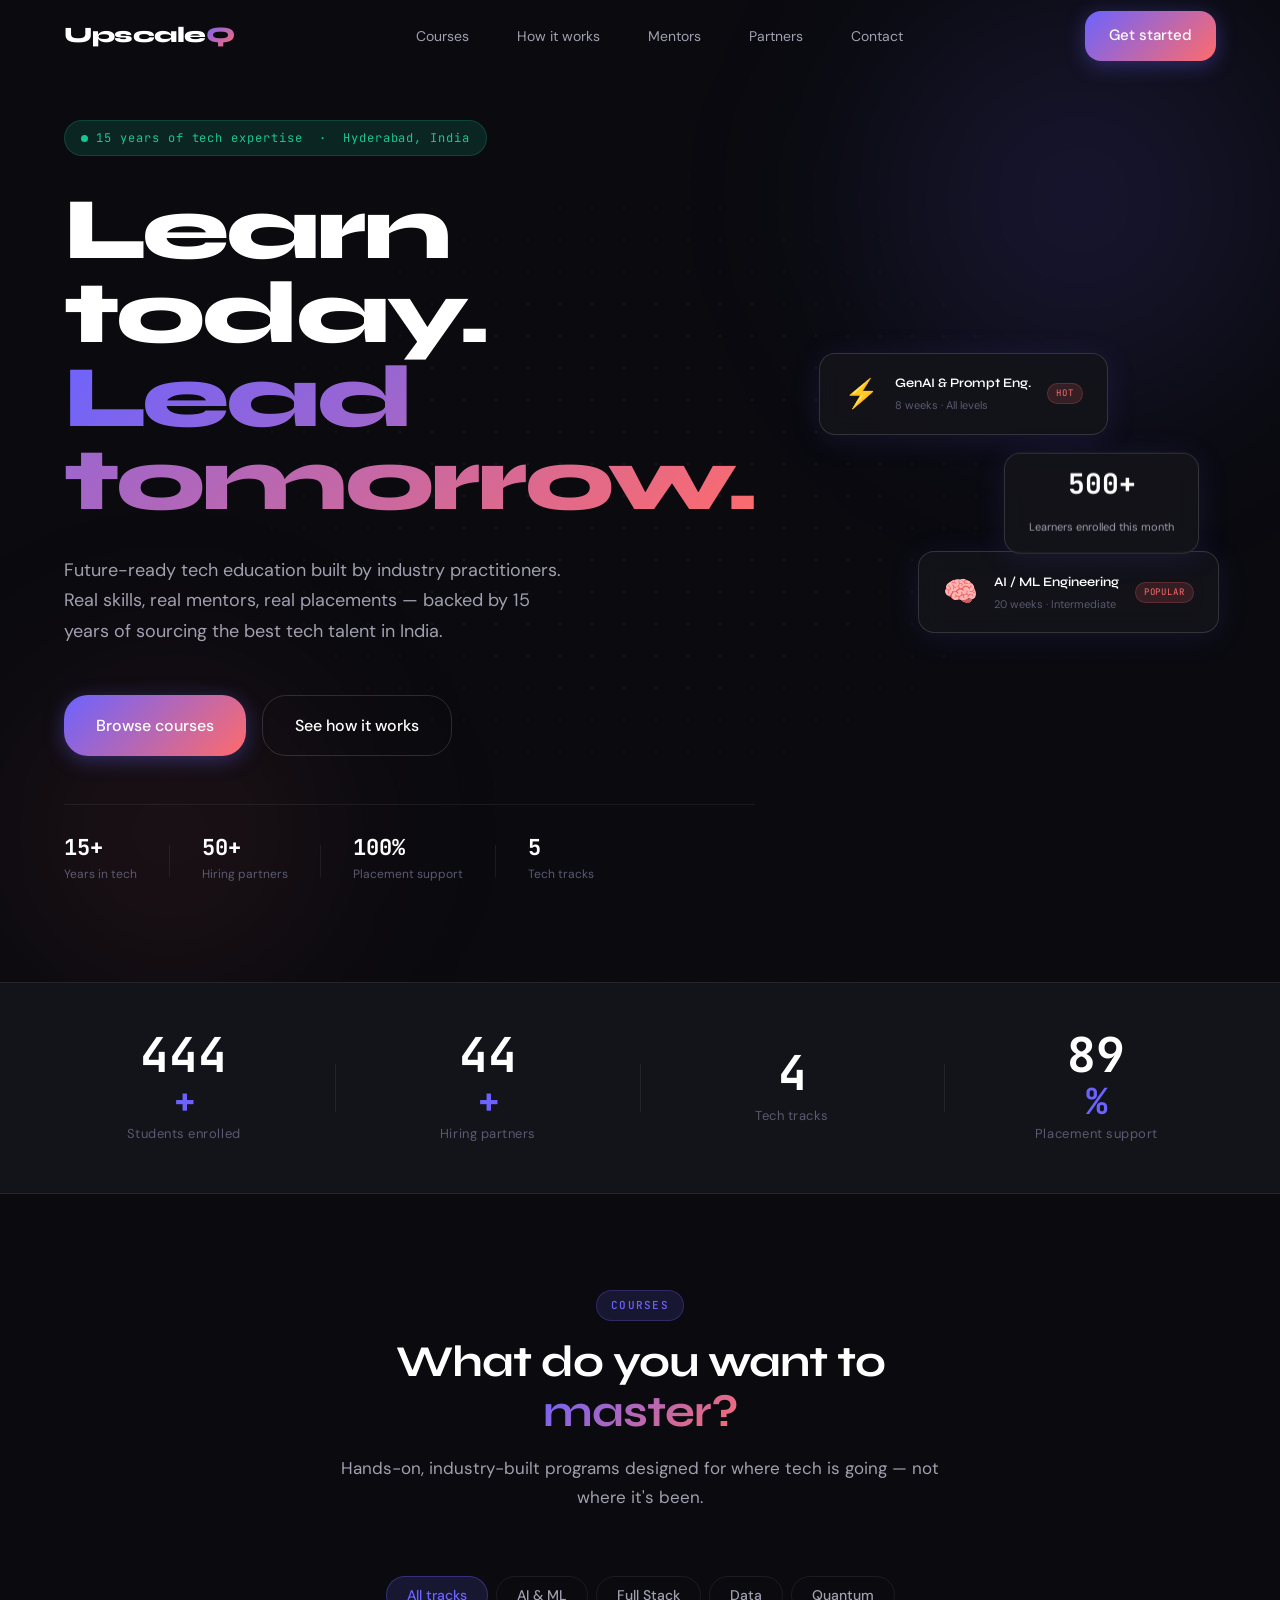
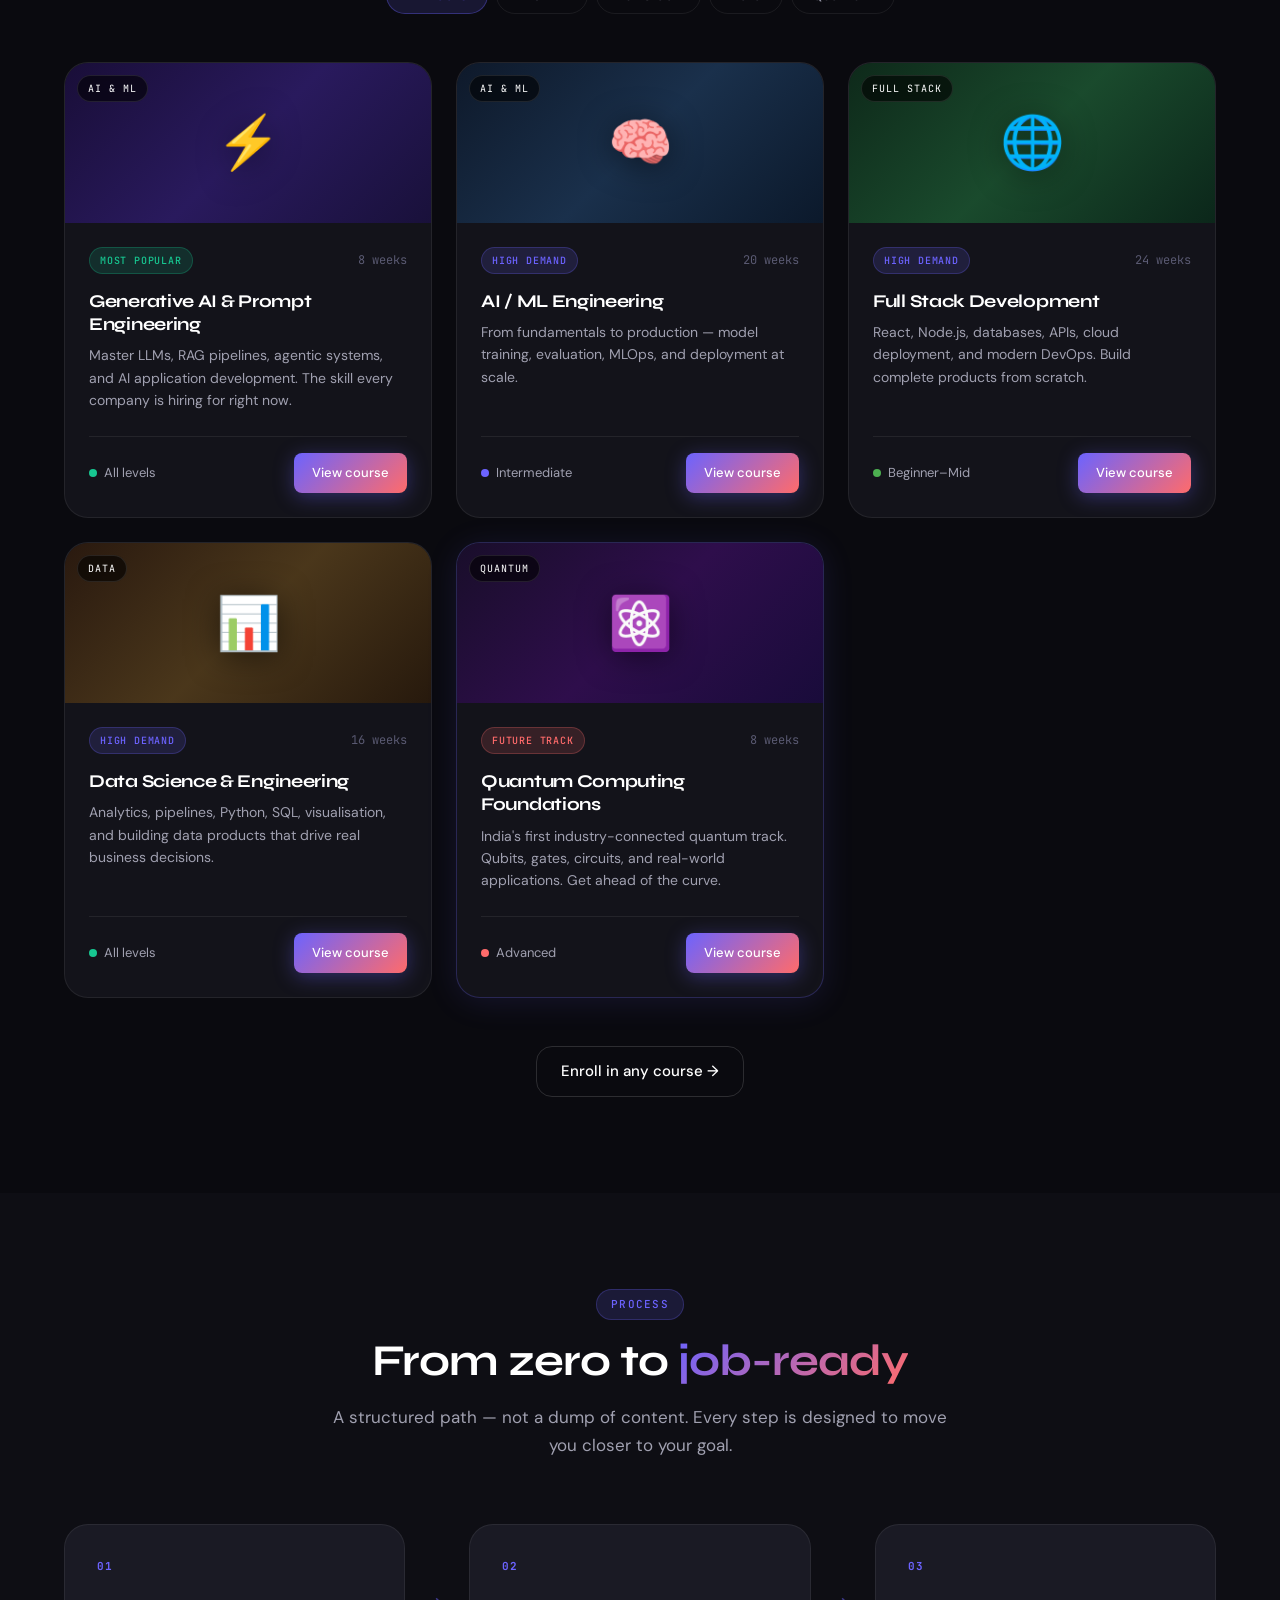
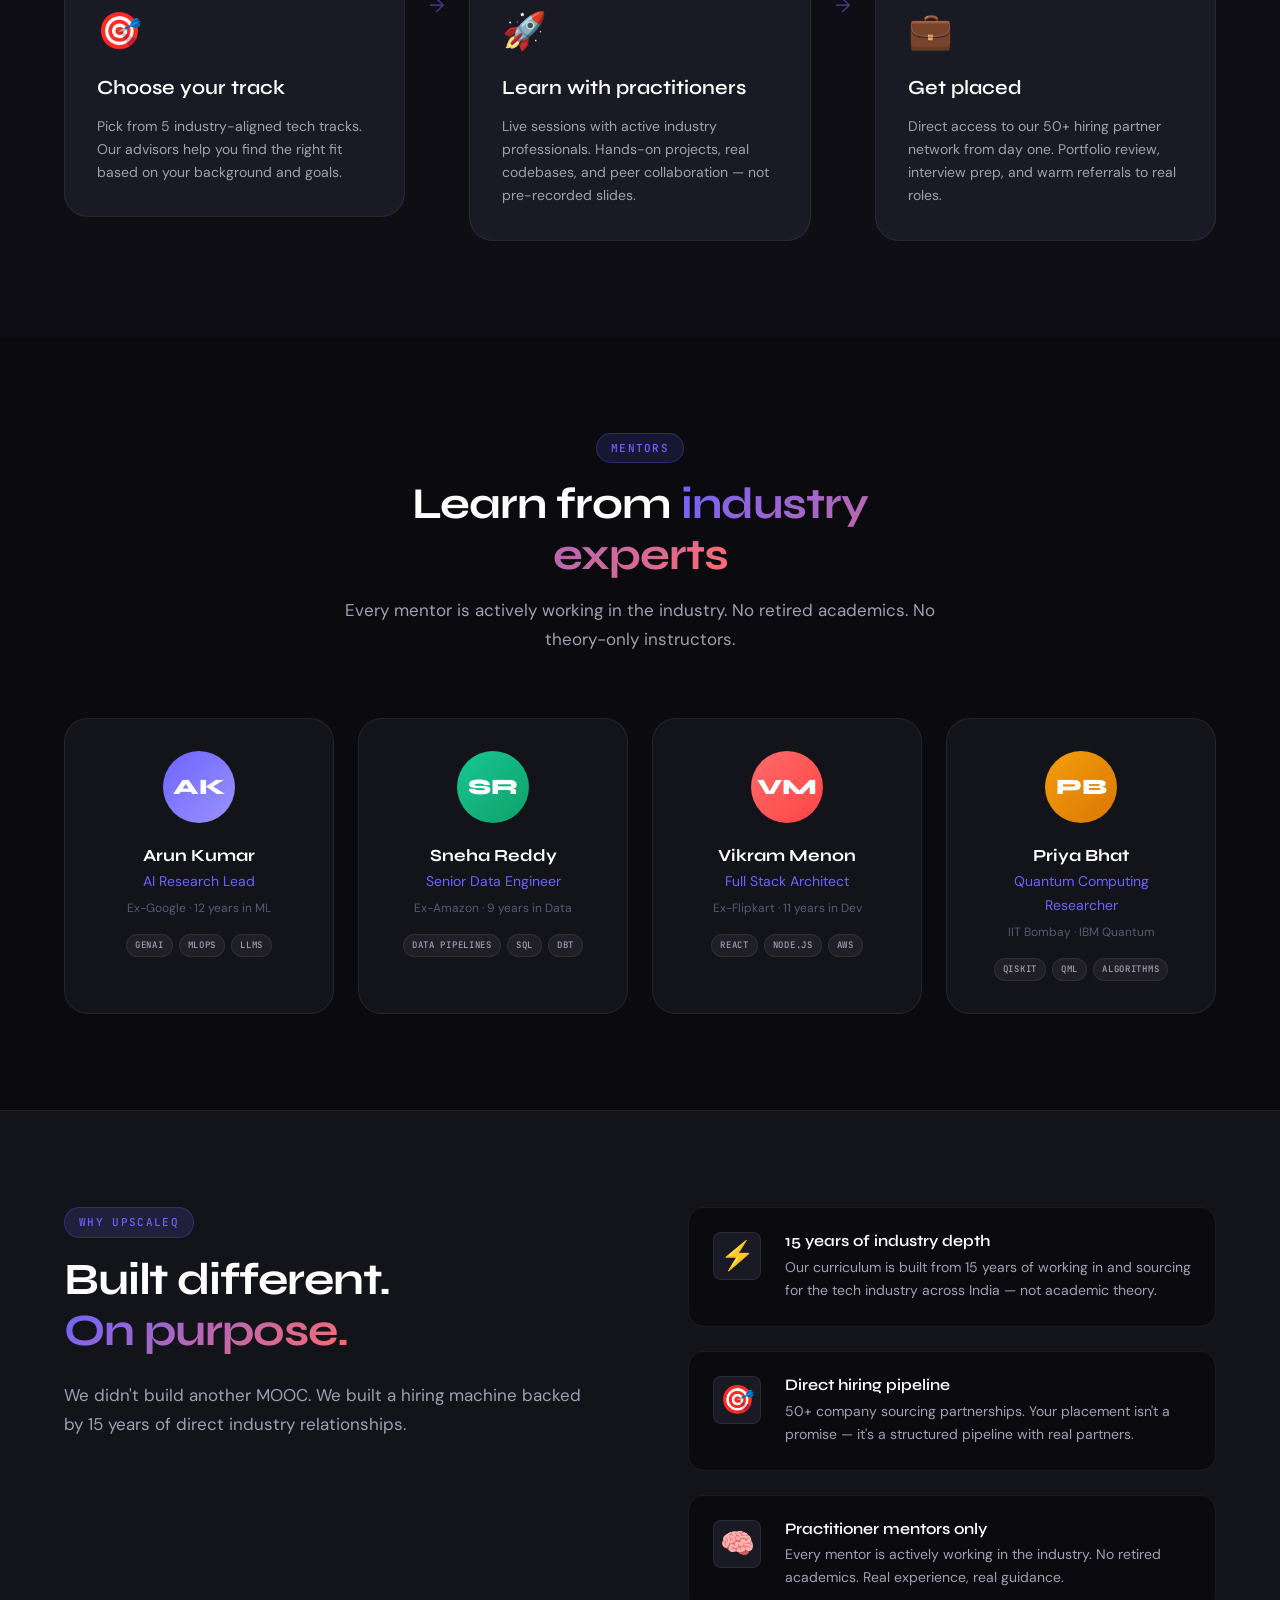
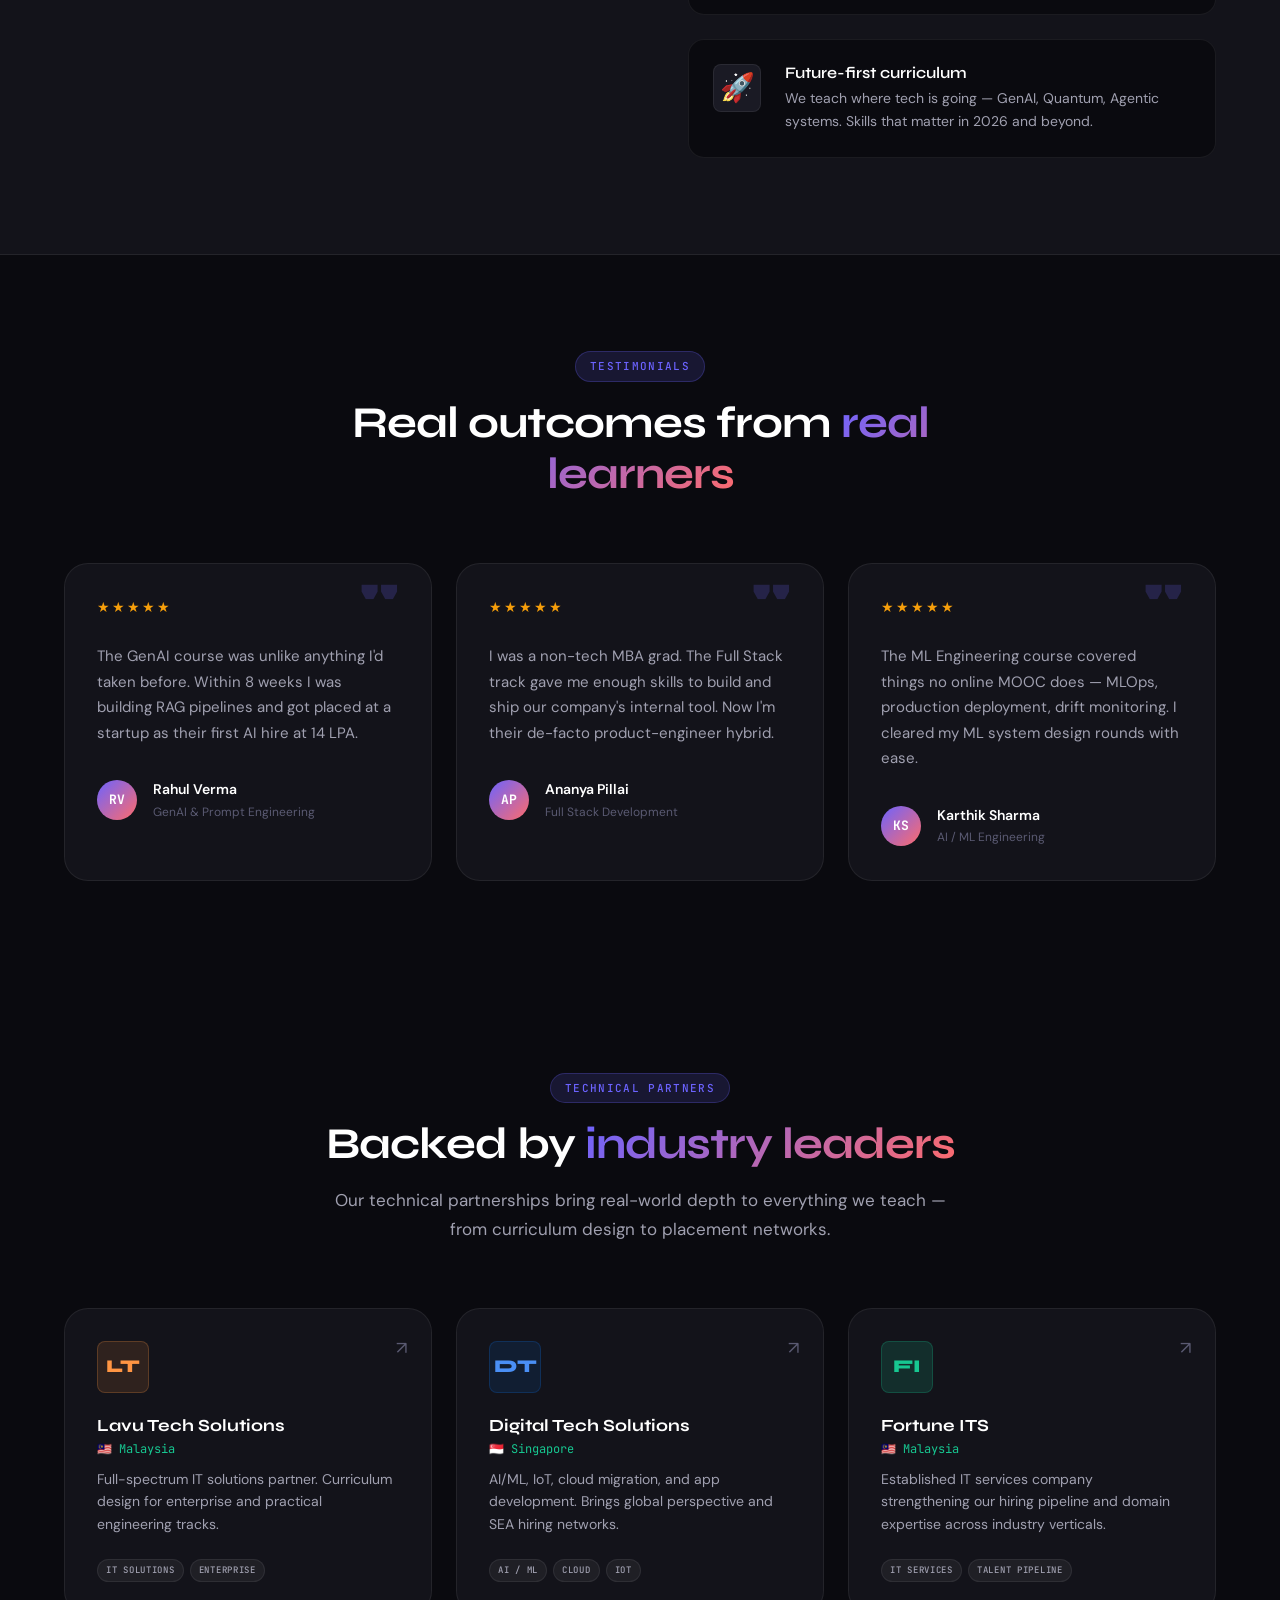
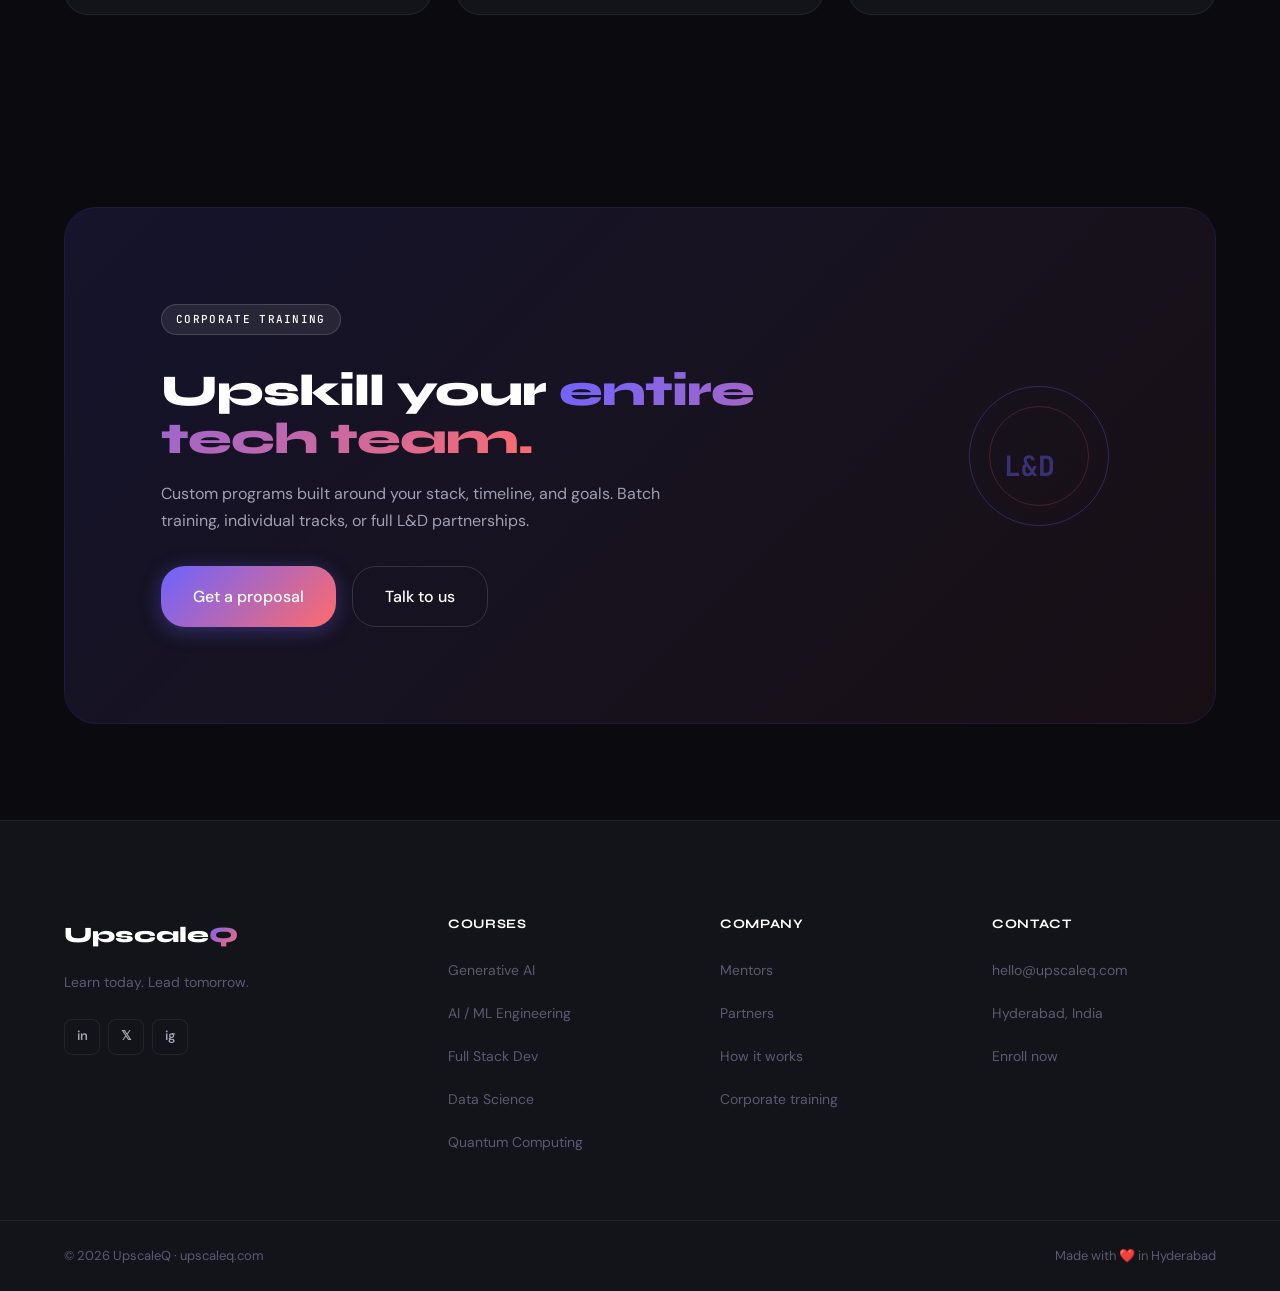
==== commit 43a4a0ed: "Full redesign: world-class EdTech UI with design system, animations, scroll reveal, counters, filter" ====
--- a/index.html
+++ b/index.html
@@ -1,677 +1,636 @@
 <!DOCTYPE html>
 <html lang="en">
 <head>
-<meta charset="UTF-8">
-<meta name="viewport" content="width=device-width, initial-scale=1.0">
-<title>UpscaleQ — Learn Today. Lead Tomorrow.</title>
-<link href="https://fonts.googleapis.com/css2?family=Syne:wght@400;500;600;700;800&family=DM+Sans:ital,opsz,wght@0,9..40,300;0,9..40,400;0,9..40,500;1,9..40,400&display=swap" rel="stylesheet">
-<style>
-  :root {
-    --deep: #08061a;
-    --navy: #100d30;
-    --purple: #4a3faa;
-    --purple-bright: #6657d3;
-    --lavender: #a89ee0;
-    --teal: #12a67a;
-    --teal-light: #17c791;
-    --white: #ffffff;
-    --muted: rgba(255,255,255,0.52);
-    --faint: rgba(255,255,255,0.09);
-  }
-
-  *, *::before, *::after { box-sizing: border-box; margin: 0; padding: 0; }
-  html { scroll-behavior: smooth; font-size: 16px; }
-
-  body {
-    font-family: 'DM Sans', sans-serif;
-    font-size: 16px;
-    line-height: 1.6;
-    background: var(--deep);
-    color: var(--white);
-    overflow-x: hidden;
-    -webkit-font-smoothing: antialiased;
-  }
-
-  /* ── NAV ── */
-  nav {
-    position: fixed; top: 0; left: 0; right: 0; z-index: 100;
-    display: flex; align-items: center; justify-content: space-between;
-    padding: 20px 64px;
-    background: rgba(8,6,26,0.88);
-    backdrop-filter: blur(16px);
-    border-bottom: 1px solid var(--faint);
-  }
-  .nav-logo {
-    font-family: 'Syne', sans-serif;
-    font-size: 24px; font-weight: 800;
-    letter-spacing: -0.5px; color: var(--white);
-    text-decoration: none;
-  }
-  .nav-logo span { color: var(--lavender); }
-  .nav-links { display: flex; gap: 40px; list-style: none; }
-  .nav-links a {
-    font-size: 15px; color: var(--muted); text-decoration: none;
-    transition: color 0.2s; font-weight: 400;
-  }
-  .nav-links a:hover { color: var(--white); }
-  .nav-cta {
-    background: var(--purple); color: var(--white);
-    border: none; border-radius: 10px;
-    padding: 11px 24px; font-size: 15px; font-weight: 500;
-    cursor: pointer; font-family: 'DM Sans', sans-serif;
-    transition: background 0.2s, transform 0.15s;
-    white-space: nowrap;
-  }
-  .nav-cta:hover { background: var(--purple-bright); transform: translateY(-1px); }
-
-  /* ── HERO ── */
-  .hero {
-    min-height: 100vh;
-    display: flex; flex-direction: column; justify-content: center;
-    padding: 140px 64px 100px;
-    position: relative; overflow: hidden;
-  }
-  .hero::before {
-    content: '';
-    position: absolute; top: -250px; right: -150px;
-    width: 800px; height: 800px; border-radius: 50%;
-    background: radial-gradient(circle, rgba(74,63,170,0.28) 0%, transparent 68%);
-    pointer-events: none;
-  }
-  .hero::after {
-    content: '';
-    position: absolute; bottom: -120px; left: -80px;
-    width: 600px; height: 600px; border-radius: 50%;
-    background: radial-gradient(circle, rgba(18,166,122,0.14) 0%, transparent 70%);
-    pointer-events: none;
-  }
-
-  .hero-eyebrow {
-    display: inline-flex; align-items: center; gap: 8px;
-    background: rgba(74,63,170,0.18);
-    border: 1px solid rgba(168,158,224,0.28);
-    border-radius: 30px; padding: 8px 18px;
-    font-size: 13px; color: var(--lavender);
-    letter-spacing: 0.07em; text-transform: uppercase;
-    margin-bottom: 32px; width: fit-content;
-    animation: fadeUp 0.7s ease both;
-  }
-  .hero-eyebrow::before {
-    content: ''; width: 7px; height: 7px; border-radius: 50%;
-    background: var(--teal-light); flex-shrink: 0;
-  }
-
-  .hero-h1 {
-    font-family: 'Syne', sans-serif;
-    font-size: clamp(56px, 8vw, 96px);
-    font-weight: 800;
-    line-height: 1.0;
-    letter-spacing: -3px;
-    max-width: 860px;
-    animation: fadeUp 0.7s ease 0.1s both;
-  }
-  .hero-h1 .accent { color: var(--lavender); }
-
-  .hero-sub {
-    font-size: 19px;
-    color: var(--muted);
-    line-height: 1.7;
-    max-width: 520px;
-    margin: 28px 0 44px;
-    font-weight: 400;
-    animation: fadeUp 0.7s ease 0.2s both;
-  }
-
-  .hero-actions {
-    display: flex; gap: 16px; flex-wrap: wrap;
-    animation: fadeUp 0.7s ease 0.3s both;
-  }
-  .btn-main {
-    background: var(--teal); color: var(--white);
-    border: none; border-radius: 12px;
-    padding: 16px 32px; font-size: 16px; font-weight: 500;
-    cursor: pointer; font-family: 'DM Sans', sans-serif;
-    transition: background 0.2s, transform 0.15s;
-  }
-  .btn-main:hover { background: var(--teal-light); transform: translateY(-2px); }
-  .btn-ghost {
-    background: transparent; color: var(--white);
-    border: 1px solid rgba(255,255,255,0.22); border-radius: 12px;
-    padding: 16px 32px; font-size: 16px; font-weight: 400;
-    cursor: pointer; font-family: 'DM Sans', sans-serif;
-    transition: border-color 0.2s, transform 0.15s;
-  }
-  .btn-ghost:hover { border-color: rgba(255,255,255,0.5); transform: translateY(-2px); }
-
-  .hero-stats {
-    display: flex; gap: 56px; flex-wrap: wrap;
-    margin-top: 72px; padding-top: 44px;
-    border-top: 1px solid var(--faint);
-    animation: fadeUp 0.7s ease 0.4s both;
-  }
-  .stat-n {
-    font-family: 'Syne', sans-serif;
-    font-size: 36px; font-weight: 700; color: var(--white);
-    line-height: 1;
-  }
-  .stat-l { font-size: 14px; color: var(--muted); margin-top: 6px; }
-
-  /* ── TAGLINE BAND ── */
-  .tagline-band {
-    background: var(--purple);
-    padding: 18px 64px;
-    display: flex; align-items: center; gap: 24px;
-    overflow: hidden; flex-wrap: nowrap;
-  }
-  .tagline-text {
-    font-family: 'Syne', sans-serif;
-    font-size: 15px; font-weight: 600;
-    white-space: nowrap; color: rgba(255,255,255,0.88);
-    letter-spacing: 0.03em;
-  }
-  .tagline-sep { color: var(--lavender); font-size: 20px; flex-shrink: 0; line-height: 1; }
-
-  /* ── SECTION BASE ── */
-  .section { padding: 112px 64px; }
-  .section-tag {
-    font-size: 13px; font-weight: 500; letter-spacing: 0.1em;
-    text-transform: uppercase; color: var(--teal-light); margin-bottom: 14px;
-  }
-  .section-h {
-    font-family: 'Syne', sans-serif;
-    font-size: clamp(36px, 4vw, 52px);
-    font-weight: 700; letter-spacing: -1.5px;
-    line-height: 1.1; margin-bottom: 16px;
-  }
-  .section-sub {
-    font-size: 17px; color: var(--muted); line-height: 1.7;
-    max-width: 540px; margin-bottom: 56px; font-weight: 400;
-  }
-
-  /* ── COURSES ── */
-  .courses-grid {
-    display: grid;
-    grid-template-columns: repeat(auto-fill, minmax(300px, 1fr));
-    gap: 20px;
-  }
-  .course-card {
-    background: var(--navy);
-    border: 1px solid var(--faint);
-    border-radius: 18px; padding: 32px;
-    position: relative; overflow: hidden;
-    transition: border-color 0.25s, transform 0.25s;
-    cursor: pointer;
-  }
-  .course-card:hover {
-    border-color: rgba(168,158,224,0.35);
-    transform: translateY(-4px);
-  }
-  .course-card::before {
-    content: ''; position: absolute;
-    top: 0; left: 0; right: 0; height: 3px;
-    opacity: 0; transition: opacity 0.25s;
-  }
-  .course-card:hover::before { opacity: 1; background: var(--purple); }
-  .course-card.featured::before { opacity: 1; background: var(--teal); }
-
-  .course-badge {
-    display: inline-block; font-size: 11px; font-weight: 500;
-    letter-spacing: 0.07em; text-transform: uppercase;
-    padding: 4px 12px; border-radius: 20px; margin-bottom: 18px;
-  }
-  .badge-hot { background: rgba(18,166,122,0.14); color: var(--teal-light); border: 1px solid rgba(18,166,122,0.28); }
-  .badge-new { background: rgba(74,63,170,0.18); color: var(--lavender); border: 1px solid rgba(168,158,224,0.28); }
-
-  .course-title {
-    font-family: 'Syne', sans-serif;
-    font-size: 20px; font-weight: 600;
-    margin-bottom: 12px; line-height: 1.25;
-  }
-  .course-desc {
-    font-size: 15px; color: var(--muted); line-height: 1.65;
-    margin-bottom: 24px; font-weight: 400;
-  }
-  .course-meta { display: flex; gap: 20px; flex-wrap: wrap; }
-  .course-meta-item { font-size: 13px; color: rgba(255,255,255,0.35); }
-  .course-meta-item strong { color: rgba(255,255,255,0.62); font-weight: 500; }
-
-  /* ── WHY ── */
-  .why-section { padding: 112px 64px; background: var(--navy); }
-  .why-grid {
-    display: grid; grid-template-columns: 1fr 1fr;
-    gap: 80px; align-items: start; margin-top: 56px;
-  }
-  .why-points { display: flex; flex-direction: column; gap: 32px; }
-  .why-point { display: flex; gap: 18px; align-items: flex-start; }
-  .why-icon {
-    width: 44px; height: 44px; border-radius: 12px; flex-shrink: 0;
-    background: rgba(74,63,170,0.2); border: 1px solid rgba(168,158,224,0.18);
-    display: flex; align-items: center; justify-content: center; font-size: 20px;
-  }
-  .why-point-title { font-size: 17px; font-weight: 500; margin-bottom: 6px; }
-  .why-point-desc { font-size: 15px; color: var(--muted); line-height: 1.65; font-weight: 400; }
-
-  .why-visual {
-    background: var(--deep); border: 1px solid var(--faint);
-    border-radius: 20px; padding: 40px; position: sticky; top: 100px;
-  }
-  .promise-q {
-    font-family: 'Syne', sans-serif;
-    font-size: 108px; font-weight: 800;
-    color: var(--purple); line-height: 1; margin-bottom: 24px;
-  }
-  .promise-tagline {
-    font-family: 'Syne', sans-serif;
-    font-size: 22px; font-weight: 600; margin-bottom: 28px;
-    color: var(--white); line-height: 1.3;
-  }
-  .promise-tagline em { color: var(--lavender); font-style: normal; }
-  .promise-lines { display: flex; flex-direction: column; gap: 10px; }
-  .promise-line {
-    display: flex; align-items: center; gap: 14px;
-    padding: 14px 18px;
-    background: rgba(255,255,255,0.03);
-    border-radius: 10px; border: 1px solid var(--faint);
-    font-size: 15px; color: rgba(255,255,255,0.75);
-  }
-  .promise-line::before {
-    content: ''; width: 8px; height: 8px; border-radius: 50%;
-    background: var(--teal); flex-shrink: 0;
-  }
-
-  /* ── CORPORATE ── */
-  .corporate-section { padding: 112px 64px; }
-  .corporate-inner {
-    background: linear-gradient(135deg, rgba(74,63,170,0.18) 0%, rgba(18,166,122,0.08) 100%);
-    border: 1px solid rgba(168,158,224,0.18);
-    border-radius: 24px; padding: 64px;
-    display: grid; grid-template-columns: 1fr auto;
-    gap: 48px; align-items: center;
-  }
-  .corp-h {
-    font-family: 'Syne', sans-serif;
-    font-size: 38px; font-weight: 700;
-    letter-spacing: -1px; margin-bottom: 14px; line-height: 1.15;
-  }
-  .corp-sub { font-size: 17px; color: var(--muted); line-height: 1.7; max-width: 500px; font-weight: 400; }
-  .corp-actions { display: flex; flex-direction: column; gap: 12px; align-items: stretch; min-width: 180px; }
-
-  /* ── PARTNERS ── */
-  .partners-section { padding: 96px 64px; background: var(--navy); }
-  .partners-grid {
-    display: grid;
-    grid-template-columns: repeat(3, 1fr);
-    gap: 24px;
-    margin-top: 56px;
-  }
-  .partner-card {
-    background: var(--deep);
-    border: 1px solid var(--faint);
-    border-radius: 20px;
-    padding: 36px 32px;
-    display: flex; flex-direction: column; gap: 16px;
-    transition: border-color 0.25s, transform 0.25s;
-    text-decoration: none; color: inherit;
-    position: relative; overflow: hidden;
-  }
-  .partner-card::before {
-    content: ''; position: absolute;
-    top: 0; left: 0; right: 0; height: 3px;
-    background: var(--purple); opacity: 0;
-    transition: opacity 0.25s;
-  }
-  .partner-card:hover { border-color: rgba(168,158,224,0.35); transform: translateY(-4px); }
-  .partner-card:hover::before { opacity: 1; }
-  .partner-monogram {
-    width: 52px; height: 52px; border-radius: 14px;
-    display: flex; align-items: center; justify-content: center;
-    font-family: 'Syne', sans-serif;
-    font-size: 20px; font-weight: 800;
-    flex-shrink: 0;
-  }
-  .pm-lavu   { background: rgba(255,149,67,0.12); color: #ff9543; border: 1px solid rgba(255,149,67,0.22); }
-  .pm-dts    { background: rgba(11,112,225,0.12); color: #0b70e1; border: 1px solid rgba(11,112,225,0.22); }
-  .pm-fortune{ background: rgba(18,166,122,0.12); color: var(--teal-light); border: 1px solid rgba(18,166,122,0.22); }
-  .partner-name {
-    font-family: 'Syne', sans-serif;
-    font-size: 19px; font-weight: 700; line-height: 1.2;
-  }
-  .partner-location {
-    font-size: 12px; font-weight: 500; letter-spacing: 0.08em;
-    text-transform: uppercase; color: var(--teal-light);
-    margin-top: 2px;
-  }
-  .partner-desc {
-    font-size: 14px; color: var(--muted); line-height: 1.65; font-weight: 400;
-    flex: 1;
-  }
-  .partner-tags { display: flex; flex-wrap: wrap; gap: 8px; }
-  .partner-tag {
-    font-size: 11px; font-weight: 500; letter-spacing: 0.05em;
-    text-transform: uppercase; padding: 4px 10px;
-    border-radius: 20px;
-    background: rgba(168,158,224,0.08);
-    border: 1px solid rgba(168,158,224,0.16);
-    color: var(--lavender);
-  }
-  .partner-link {
-    font-size: 13px; color: var(--lavender);
-    display: flex; align-items: center; gap: 6px;
-    margin-top: 4px; font-weight: 500;
-    transition: color 0.2s;
-  }
-  .partner-card:hover .partner-link { color: var(--white); }
-
-  @media (max-width: 900px) {
-    .partners-section { padding: 72px 24px; }
-    .partners-grid { grid-template-columns: 1fr; }
-  }
-
-  /* ── FOOTER ── */
-  footer {
-    padding: 52px 64px;
-    border-top: 1px solid var(--faint);
-    display: flex; align-items: flex-start;
-    justify-content: space-between; gap: 40px; flex-wrap: wrap;
-  }
-  .footer-logo {
-    font-family: 'Syne', sans-serif;
-    font-size: 22px; font-weight: 800; color: var(--white);
-    text-decoration: none; display: block; margin-bottom: 8px;
-  }
-  .footer-logo span { color: var(--lavender); }
-  .footer-tagline { font-size: 14px; color: var(--muted); }
-  .footer-links { display: flex; gap: 28px; flex-wrap: wrap; align-items: center; }
-  .footer-links a { font-size: 14px; color: var(--muted); text-decoration: none; transition: color 0.2s; }
-  .footer-links a:hover { color: var(--white); }
-  .footer-copy { font-size: 13px; color: rgba(255,255,255,0.2); align-self: flex-end; }
-
-  /* ── ANIMATIONS ── */
-  @keyframes fadeUp {
-    from { opacity: 0; transform: translateY(24px); }
-    to   { opacity: 1; transform: translateY(0); }
-  }
-
-  /* ── RESPONSIVE ── */
-  @media (max-width: 900px) {
-    nav { padding: 16px 24px; }
-    .nav-links { display: none; }
-    .hero { padding: 110px 24px 72px; }
-    .hero-stats { gap: 28px; }
-    .section, .corporate-section { padding: 72px 24px; }
-    .why-section { padding: 72px 24px; }
-    .why-grid { grid-template-columns: 1fr; gap: 40px; }
-    .why-visual { position: static; }
-    .corporate-inner { grid-template-columns: 1fr; padding: 36px 28px; }
-    .corp-actions { align-items: flex-start; }
-    footer { padding: 36px 24px; }
-    .tagline-band { padding: 16px 24px; gap: 16px; }
-  }
-</style>
+  <meta charset="UTF-8" />
+  <meta name="viewport" content="width=device-width, initial-scale=1.0" />
+  <title>UpscaleQ — Learn Today. Lead Tomorrow.</title>
+  <meta name="description" content="Future-ready tech education built by industry practitioners. Real skills, real mentors, real placements — backed by 15 years of sourcing the best tech talent." />
+  <link href="https://fonts.googleapis.com/css2?family=Syne:wght@400;500;600;700;800&family=DM+Sans:ital,opsz,wght@0,9..40,300;0,9..40,400;0,9..40,500;1,9..40,400&family=JetBrains+Mono:wght@400;500;700&display=swap" rel="stylesheet" />
+  <link rel="stylesheet" href="styles.css" />
 </head>
 <body>
 
-<!-- NAV -->
-<nav>
-  <a href="/" class="nav-logo">Upscale<span>Q</span></a>
-  <ul class="nav-links">
-    <li><a href="#courses">Courses</a></li>
-    <li><a href="#why">Why UpscaleQ</a></li>
-    <li><a href="#corporate">Corporate</a></li>
-    <li><a href="#partners">Partners</a></li>
-    <li><a href="#contact">Contact</a></li>
-  </ul>
-  <a href="enroll.html" class="nav-cta" style="text-decoration:none;">Enroll now</a>
-</nav>
-
-<!-- HERO -->
-<section class="hero">
-  <div class="hero-eyebrow">15 years of tech expertise · Hyderabad, India</div>
-  <h1 class="hero-h1">
-    Learn today.<br>
-    <span class="accent">Lead tomorrow.</span>
-  </h1>
-  <p class="hero-sub">
-    Future-ready tech education built by industry practitioners. Real skills, real mentors, real placements — backed by 15 years of sourcing the best tech talent in India.
-  </p>
-  <div class="hero-actions">
-    <a href="#courses" class="btn-main" style="text-decoration:none;">Explore courses</a>
-    <a href="#corporate" class="btn-ghost" style="text-decoration:none;">Corporate training ↗</a>
-  </div>
-  <div class="hero-stats">
-    <div>
-      <div class="stat-n">15+</div>
-      <div class="stat-l">Years in tech</div>
+  <!-- ═══════════════════════════ NAV ═══════════════════════════ -->
+  <header class="nav-wrapper" id="navbar">
+    <nav class="nav container">
+      <a href="index.html" class="nav__logo">Upscale<span>Q</span></a>
+
+      <ul class="nav__links" id="navLinks">
+        <li><a href="#courses" class="nav__link">Courses</a></li>
+        <li><a href="#how-it-works" class="nav__link">How it works</a></li>
+        <li><a href="#mentors" class="nav__link">Mentors</a></li>
+        <li><a href="#partners" class="nav__link">Partners</a></li>
+        <li><a href="#contact" class="nav__link">Contact</a></li>
+      </ul>
+
+      <div class="nav__actions">
+        <a href="enroll.html" class="btn btn--primary">Get started</a>
+        <button class="nav__hamburger" id="hamburger" aria-label="Open menu">
+          <span></span><span></span><span></span>
+        </button>
+      </div>
+    </nav>
+
+    <!-- Mobile drawer -->
+    <div class="nav__drawer" id="navDrawer">
+      <ul class="nav__drawer-links">
+        <li><a href="#courses" class="nav__link">Courses</a></li>
+        <li><a href="#how-it-works" class="nav__link">How it works</a></li>
+        <li><a href="#mentors" class="nav__link">Mentors</a></li>
+        <li><a href="#partners" class="nav__link">Partners</a></li>
+        <li><a href="#contact" class="nav__link">Contact</a></li>
+        <li><a href="enroll.html" class="btn btn--primary btn--full">Get started</a></li>
+      </ul>
     </div>
-    <div>
-      <div class="stat-n">50+</div>
-      <div class="stat-l">Hiring partners</div>
+  </header>
+
+  <main>
+
+    <!-- ═══════════════════════════ HERO ═══════════════════════════ -->
+    <section class="hero" id="hero">
+      <!-- Background blobs -->
+      <div class="hero__blob hero__blob--1" aria-hidden="true"></div>
+      <div class="hero__blob hero__blob--2" aria-hidden="true"></div>
+      <div class="hero__grid-texture" aria-hidden="true"></div>
+
+      <div class="container hero__inner">
+        <div class="hero__content">
+          <div class="hero__eyebrow reveal">
+            <span class="dot"></span>
+            15 years of tech expertise &nbsp;·&nbsp; Hyderabad, India
+          </div>
+
+          <h1 class="hero__headline reveal reveal--delay-1">
+            Learn today.<br />
+            <span class="text-gradient">Lead tomorrow.</span>
+          </h1>
+
+          <p class="hero__sub reveal reveal--delay-2">
+            Future-ready tech education built by industry practitioners.
+            Real skills, real mentors, real placements — backed by 15 years
+            of sourcing the best tech talent in India.
+          </p>
+
+          <div class="hero__actions reveal reveal--delay-3">
+            <a href="#courses" class="btn btn--primary btn--lg">Browse courses</a>
+            <a href="#how-it-works" class="btn btn--ghost btn--lg">See how it works</a>
+          </div>
+
+          <div class="hero__trust reveal reveal--delay-4">
+            <div class="trust-badge">
+              <span class="trust-badge__num mono">15+</span>
+              <span class="trust-badge__label">Years in tech</span>
+            </div>
+            <div class="trust-divider" aria-hidden="true"></div>
+            <div class="trust-badge">
+              <span class="trust-badge__num mono">50+</span>
+              <span class="trust-badge__label">Hiring partners</span>
+            </div>
+            <div class="trust-divider" aria-hidden="true"></div>
+            <div class="trust-badge">
+              <span class="trust-badge__num mono">100%</span>
+              <span class="trust-badge__label">Placement support</span>
+            </div>
+            <div class="trust-divider" aria-hidden="true"></div>
+            <div class="trust-badge">
+              <span class="trust-badge__num mono">5</span>
+              <span class="trust-badge__label">Tech tracks</span>
+            </div>
+          </div>
+        </div>
+
+        <!-- Floating course preview cards -->
+        <div class="hero__float-wrap reveal reveal--delay-2" aria-hidden="true">
+          <div class="float-card float-card--1">
+            <div class="float-card__icon">⚡</div>
+            <div>
+              <div class="float-card__title">GenAI &amp; Prompt Eng.</div>
+              <div class="float-card__sub">8 weeks · All levels</div>
+            </div>
+            <div class="float-card__badge">Hot</div>
+          </div>
+          <div class="float-card float-card--2">
+            <div class="float-card__icon">🧠</div>
+            <div>
+              <div class="float-card__title">AI / ML Engineering</div>
+              <div class="float-card__sub">20 weeks · Intermediate</div>
+            </div>
+            <div class="float-card__badge">Popular</div>
+          </div>
+          <div class="float-card float-card--3">
+            <span class="float-card__stat mono">500+</span>
+            <span class="float-card__stat-label">Learners enrolled this month</span>
+          </div>
+        </div>
+      </div>
+    </section>
+
+    <!-- ═══════════════════════════ STATS BAR ═══════════════════════════ -->
+    <section class="stats-bar">
+      <div class="container stats-bar__inner">
+        <div class="stat-item reveal">
+          <span class="stat-item__num mono" data-target="500">0</span>
+          <span class="stat-item__suffix mono">+</span>
+          <span class="stat-item__label">Students enrolled</span>
+        </div>
+        <div class="stat-divider" aria-hidden="true"></div>
+        <div class="stat-item reveal reveal--delay-1">
+          <span class="stat-item__num mono" data-target="50">0</span>
+          <span class="stat-item__suffix mono">+</span>
+          <span class="stat-item__label">Hiring partners</span>
+        </div>
+        <div class="stat-divider" aria-hidden="true"></div>
+        <div class="stat-item reveal reveal--delay-2">
+          <span class="stat-item__num mono" data-target="5">0</span>
+          <span class="stat-item__suffix mono"></span>
+          <span class="stat-item__label">Tech tracks</span>
+        </div>
+        <div class="stat-divider" aria-hidden="true"></div>
+        <div class="stat-item reveal reveal--delay-3">
+          <span class="stat-item__num mono" data-target="100">0</span>
+          <span class="stat-item__suffix mono">%</span>
+          <span class="stat-item__label">Placement support</span>
+        </div>
+      </div>
+    </section>
+
+    <!-- ═══════════════════════════ COURSES ═══════════════════════════ -->
+    <section class="section courses-section" id="courses">
+      <div class="container">
+        <div class="section__header reveal">
+          <span class="section__pill">Courses</span>
+          <h2 class="section__h">What do you want to <span class="text-gradient">master?</span></h2>
+          <p class="section__sub">Hands-on, industry-built programs designed for where tech is going — not where it's been.</p>
+        </div>
+
+        <!-- Filter tabs -->
+        <div class="filter-tabs reveal">
+          <button class="filter-tab filter-tab--active" data-filter="all">All tracks</button>
+          <button class="filter-tab" data-filter="ai">AI &amp; ML</button>
+          <button class="filter-tab" data-filter="fullstack">Full Stack</button>
+          <button class="filter-tab" data-filter="data">Data</button>
+          <button class="filter-tab" data-filter="quantum">Quantum</button>
+        </div>
+
+        <div class="courses-grid" id="coursesGrid">
+
+          <!-- Card 1: Gen AI -->
+          <article class="course-card reveal" data-category="ai">
+            <div class="course-card__thumb">
+              <div class="course-card__thumb-bg course-card__thumb-bg--ai" aria-hidden="true"></div>
+              <div class="course-card__thumb-icon" aria-hidden="true">⚡</div>
+              <span class="course-card__cat-badge">AI &amp; ML</span>
+            </div>
+            <div class="course-card__body">
+              <div class="course-card__meta-top">
+                <span class="tag tag--hot">Most popular</span>
+                <span class="course-card__duration mono">8 weeks</span>
+              </div>
+              <h3 class="course-card__title">Generative AI &amp; Prompt Engineering</h3>
+              <p class="course-card__desc">Master LLMs, RAG pipelines, agentic systems, and AI application development. The skill every company is hiring for right now.</p>
+              <div class="course-card__footer">
+                <div class="course-card__level">
+                  <span class="level-dot level-dot--all"></span>
+                  All levels
+                </div>
+                <a href="courses/generative-ai.html" class="btn btn--primary btn--sm">View course</a>
+              </div>
+            </div>
+          </article>
+
+          <!-- Card 2: AI/ML -->
+          <article class="course-card reveal reveal--delay-1" data-category="ai">
+            <div class="course-card__thumb">
+              <div class="course-card__thumb-bg course-card__thumb-bg--ml" aria-hidden="true"></div>
+              <div class="course-card__thumb-icon" aria-hidden="true">🧠</div>
+              <span class="course-card__cat-badge">AI &amp; ML</span>
+            </div>
+            <div class="course-card__body">
+              <div class="course-card__meta-top">
+                <span class="tag tag--demand">High demand</span>
+                <span class="course-card__duration mono">20 weeks</span>
+              </div>
+              <h3 class="course-card__title">AI / ML Engineering</h3>
+              <p class="course-card__desc">From fundamentals to production — model training, evaluation, MLOps, and deployment at scale.</p>
+              <div class="course-card__footer">
+                <div class="course-card__level">
+                  <span class="level-dot level-dot--mid"></span>
+                  Intermediate
+                </div>
+                <a href="courses/ai-ml.html" class="btn btn--primary btn--sm">View course</a>
+              </div>
+            </div>
+          </article>
+
+          <!-- Card 3: Full Stack -->
+          <article class="course-card reveal reveal--delay-2" data-category="fullstack">
+            <div class="course-card__thumb">
+              <div class="course-card__thumb-bg course-card__thumb-bg--fs" aria-hidden="true"></div>
+              <div class="course-card__thumb-icon" aria-hidden="true">🌐</div>
+              <span class="course-card__cat-badge">Full Stack</span>
+            </div>
+            <div class="course-card__body">
+              <div class="course-card__meta-top">
+                <span class="tag tag--demand">High demand</span>
+                <span class="course-card__duration mono">24 weeks</span>
+              </div>
+              <h3 class="course-card__title">Full Stack Development</h3>
+              <p class="course-card__desc">React, Node.js, databases, APIs, cloud deployment, and modern DevOps. Build complete products from scratch.</p>
+              <div class="course-card__footer">
+                <div class="course-card__level">
+                  <span class="level-dot level-dot--beg"></span>
+                  Beginner–Mid
+                </div>
+                <a href="courses/fullstack.html" class="btn btn--primary btn--sm">View course</a>
+              </div>
+            </div>
+          </article>
+
+          <!-- Card 4: Data Science -->
+          <article class="course-card reveal reveal--delay-1" data-category="data">
+            <div class="course-card__thumb">
+              <div class="course-card__thumb-bg course-card__thumb-bg--ds" aria-hidden="true"></div>
+              <div class="course-card__thumb-icon" aria-hidden="true">📊</div>
+              <span class="course-card__cat-badge">Data</span>
+            </div>
+            <div class="course-card__body">
+              <div class="course-card__meta-top">
+                <span class="tag tag--demand">High demand</span>
+                <span class="course-card__duration mono">16 weeks</span>
+              </div>
+              <h3 class="course-card__title">Data Science &amp; Engineering</h3>
+              <p class="course-card__desc">Analytics, pipelines, Python, SQL, visualisation, and building data products that drive real business decisions.</p>
+              <div class="course-card__footer">
+                <div class="course-card__level">
+                  <span class="level-dot level-dot--all"></span>
+                  All levels
+                </div>
+                <a href="courses/data-science.html" class="btn btn--primary btn--sm">View course</a>
+              </div>
+            </div>
+          </article>
+
+          <!-- Card 5: Quantum -->
+          <article class="course-card course-card--featured reveal reveal--delay-2" data-category="quantum">
+            <div class="course-card__thumb">
+              <div class="course-card__thumb-bg course-card__thumb-bg--q" aria-hidden="true"></div>
+              <div class="course-card__thumb-icon" aria-hidden="true">⚛️</div>
+              <span class="course-card__cat-badge">Quantum</span>
+            </div>
+            <div class="course-card__body">
+              <div class="course-card__meta-top">
+                <span class="tag tag--new">Future track</span>
+                <span class="course-card__duration mono">8 weeks</span>
+              </div>
+              <h3 class="course-card__title">Quantum Computing Foundations</h3>
+              <p class="course-card__desc">India's first industry-connected quantum track. Qubits, gates, circuits, and real-world applications. Get ahead of the curve.</p>
+              <div class="course-card__footer">
+                <div class="course-card__level">
+                  <span class="level-dot level-dot--adv"></span>
+                  Advanced
+                </div>
+                <a href="courses/quantum.html" class="btn btn--primary btn--sm">View course</a>
+              </div>
+            </div>
+          </article>
+
+        </div>
+
+        <div class="courses-section__cta reveal">
+          <a href="enroll.html" class="btn btn--ghost">Enroll in any course →</a>
+        </div>
+      </div>
+    </section>
+
+    <!-- ═══════════════════════════ HOW IT WORKS ═══════════════════════════ -->
+    <section class="section how-section" id="how-it-works">
+      <div class="how-section__bg" aria-hidden="true"></div>
+      <div class="container">
+        <div class="section__header reveal">
+          <span class="section__pill">Process</span>
+          <h2 class="section__h">From zero to <span class="text-gradient">job-ready</span></h2>
+          <p class="section__sub">A structured path — not a dump of content. Every step is designed to move you closer to your goal.</p>
+        </div>
+
+        <div class="how-grid">
+          <div class="how-step reveal">
+            <div class="how-step__num mono">01</div>
+            <div class="how-step__icon">🎯</div>
+            <h3 class="how-step__title">Choose your track</h3>
+            <p class="how-step__desc">Pick from 5 industry-aligned tech tracks. Our advisors help you find the right fit based on your background and goals.</p>
+          </div>
+          <div class="how-step__connector" aria-hidden="true"></div>
+          <div class="how-step reveal reveal--delay-1">
+            <div class="how-step__num mono">02</div>
+            <div class="how-step__icon">🚀</div>
+            <h3 class="how-step__title">Learn with practitioners</h3>
+            <p class="how-step__desc">Live sessions with active industry professionals. Hands-on projects, real codebases, and peer collaboration — not pre-recorded slides.</p>
+          </div>
+          <div class="how-step__connector" aria-hidden="true"></div>
+          <div class="how-step reveal reveal--delay-2">
+            <div class="how-step__num mono">03</div>
+            <div class="how-step__icon">💼</div>
+            <h3 class="how-step__title">Get placed</h3>
+            <p class="how-step__desc">Direct access to our 50+ hiring partner network from day one. Portfolio review, interview prep, and warm referrals to real roles.</p>
+          </div>
+        </div>
+      </div>
+    </section>
+
+    <!-- ═══════════════════════════ MENTORS ═══════════════════════════ -->
+    <section class="section mentors-section" id="mentors">
+      <div class="container">
+        <div class="section__header reveal">
+          <span class="section__pill">Mentors</span>
+          <h2 class="section__h">Learn from <span class="text-gradient">industry experts</span></h2>
+          <p class="section__sub">Every mentor is actively working in the industry. No retired academics. No theory-only instructors.</p>
+        </div>
+
+        <div class="mentors-grid">
+          <div class="mentor-card reveal">
+            <div class="mentor-card__avatar mentor-card__avatar--1" aria-label="Mentor avatar">
+              <span>AK</span>
+            </div>
+            <h3 class="mentor-card__name">Arun Kumar</h3>
+            <p class="mentor-card__role">AI Research Lead</p>
+            <p class="mentor-card__company">Ex-Google · 12 years in ML</p>
+            <div class="mentor-card__tags">
+              <span class="tag tag--sm">GenAI</span>
+              <span class="tag tag--sm">MLOps</span>
+              <span class="tag tag--sm">LLMs</span>
+            </div>
+          </div>
+
+          <div class="mentor-card reveal reveal--delay-1">
+            <div class="mentor-card__avatar mentor-card__avatar--2" aria-label="Mentor avatar">
+              <span>SR</span>
+            </div>
+            <h3 class="mentor-card__name">Sneha Reddy</h3>
+            <p class="mentor-card__role">Senior Data Engineer</p>
+            <p class="mentor-card__company">Ex-Amazon · 9 years in Data</p>
+            <div class="mentor-card__tags">
+              <span class="tag tag--sm">Data Pipelines</span>
+              <span class="tag tag--sm">SQL</span>
+              <span class="tag tag--sm">dbt</span>
+            </div>
+          </div>
+
+          <div class="mentor-card reveal reveal--delay-2">
+            <div class="mentor-card__avatar mentor-card__avatar--3" aria-label="Mentor avatar">
+              <span>VM</span>
+            </div>
+            <h3 class="mentor-card__name">Vikram Menon</h3>
+            <p class="mentor-card__role">Full Stack Architect</p>
+            <p class="mentor-card__company">Ex-Flipkart · 11 years in Dev</p>
+            <div class="mentor-card__tags">
+              <span class="tag tag--sm">React</span>
+              <span class="tag tag--sm">Node.js</span>
+              <span class="tag tag--sm">AWS</span>
+            </div>
+          </div>
+
+          <div class="mentor-card reveal reveal--delay-3">
+            <div class="mentor-card__avatar mentor-card__avatar--4" aria-label="Mentor avatar">
+              <span>PB</span>
+            </div>
+            <h3 class="mentor-card__name">Priya Bhat</h3>
+            <p class="mentor-card__role">Quantum Computing Researcher</p>
+            <p class="mentor-card__company">IIT Bombay · IBM Quantum</p>
+            <div class="mentor-card__tags">
+              <span class="tag tag--sm">Qiskit</span>
+              <span class="tag tag--sm">QML</span>
+              <span class="tag tag--sm">Algorithms</span>
+            </div>
+          </div>
+        </div>
+      </div>
+    </section>
+
+    <!-- ═══════════════════════════ WHY UPSCALEQ ═══════════════════════════ -->
+    <section class="section why-section">
+      <div class="container why-inner">
+        <div class="why-left reveal">
+          <span class="section__pill">Why UpscaleQ</span>
+          <h2 class="section__h">Built different.<br /><span class="text-gradient">On purpose.</span></h2>
+          <p class="section__sub" style="margin-bottom:0;">We didn't build another MOOC. We built a hiring machine backed by 15 years of direct industry relationships.</p>
+        </div>
+        <div class="why-right">
+          <div class="why-point reveal">
+            <div class="why-point__icon">⚡</div>
+            <div>
+              <h4 class="why-point__title">15 years of industry depth</h4>
+              <p class="why-point__desc">Our curriculum is built from 15 years of working in and sourcing for the tech industry across India — not academic theory.</p>
+            </div>
+          </div>
+          <div class="why-point reveal reveal--delay-1">
+            <div class="why-point__icon">🎯</div>
+            <div>
+              <h4 class="why-point__title">Direct hiring pipeline</h4>
+              <p class="why-point__desc">50+ company sourcing partnerships. Your placement isn't a promise — it's a structured pipeline with real partners.</p>
+            </div>
+          </div>
+          <div class="why-point reveal reveal--delay-2">
+            <div class="why-point__icon">🧠</div>
+            <div>
+              <h4 class="why-point__title">Practitioner mentors only</h4>
+              <p class="why-point__desc">Every mentor is actively working in the industry. No retired academics. Real experience, real guidance.</p>
+            </div>
+          </div>
+          <div class="why-point reveal reveal--delay-3">
+            <div class="why-point__icon">🚀</div>
+            <div>
+              <h4 class="why-point__title">Future-first curriculum</h4>
+              <p class="why-point__desc">We teach where tech is going — GenAI, Quantum, Agentic systems. Skills that matter in 2026 and beyond.</p>
+            </div>
+          </div>
+        </div>
+      </div>
+    </section>
+
+    <!-- ═══════════════════════════ TESTIMONIALS ═══════════════════════════ -->
+    <section class="section testimonials-section" id="testimonials">
+      <div class="container">
+        <div class="section__header reveal">
+          <span class="section__pill">Testimonials</span>
+          <h2 class="section__h">Real outcomes from <span class="text-gradient">real learners</span></h2>
+        </div>
+
+        <div class="testimonials-grid">
+          <article class="testimonial-card reveal">
+            <div class="testimonial-card__quote" aria-hidden="true">"</div>
+            <div class="testimonial-card__stars" aria-label="5 out of 5 stars">★★★★★</div>
+            <p class="testimonial-card__text">The GenAI course was unlike anything I'd taken before. Within 8 weeks I was building RAG pipelines and got placed at a startup as their first AI hire at 14 LPA.</p>
+            <div class="testimonial-card__author">
+              <div class="testimonial-card__avatar mono">RV</div>
+              <div>
+                <div class="testimonial-card__name">Rahul Verma</div>
+                <div class="testimonial-card__course">GenAI &amp; Prompt Engineering</div>
+              </div>
+            </div>
+          </article>
+
+          <article class="testimonial-card reveal reveal--delay-1">
+            <div class="testimonial-card__quote" aria-hidden="true">"</div>
+            <div class="testimonial-card__stars" aria-label="5 out of 5 stars">★★★★★</div>
+            <p class="testimonial-card__text">I was a non-tech MBA grad. The Full Stack track gave me enough skills to build and ship our company's internal tool. Now I'm their de-facto product-engineer hybrid.</p>
+            <div class="testimonial-card__author">
+              <div class="testimonial-card__avatar mono">AP</div>
+              <div>
+                <div class="testimonial-card__name">Ananya Pillai</div>
+                <div class="testimonial-card__course">Full Stack Development</div>
+              </div>
+            </div>
+          </article>
+
+          <article class="testimonial-card reveal reveal--delay-2">
+            <div class="testimonial-card__quote" aria-hidden="true">"</div>
+            <div class="testimonial-card__stars" aria-label="5 out of 5 stars">★★★★★</div>
+            <p class="testimonial-card__text">The ML Engineering course covered things no online MOOC does — MLOps, production deployment, drift monitoring. I cleared my ML system design rounds with ease.</p>
+            <div class="testimonial-card__author">
+              <div class="testimonial-card__avatar mono">KS</div>
+              <div>
+                <div class="testimonial-card__name">Karthik Sharma</div>
+                <div class="testimonial-card__course">AI / ML Engineering</div>
+              </div>
+            </div>
+          </article>
+        </div>
+      </div>
+    </section>
+
+    <!-- ═══════════════════════════ PARTNERS ═══════════════════════════ -->
+    <section class="section partners-section" id="partners">
+      <div class="container">
+        <div class="section__header reveal">
+          <span class="section__pill">Technical Partners</span>
+          <h2 class="section__h">Backed by <span class="text-gradient">industry leaders</span></h2>
+          <p class="section__sub">Our technical partnerships bring real-world depth to everything we teach — from curriculum design to placement networks.</p>
+        </div>
+
+        <div class="partners-grid">
+          <a href="https://www.lavutechsolutions.com/" target="_blank" rel="noopener" class="partner-card reveal">
+            <div class="partner-card__mono pm--lavu">LT</div>
+            <div class="partner-card__info">
+              <h3 class="partner-card__name">Lavu Tech Solutions</h3>
+              <p class="partner-card__loc">🇲🇾 Malaysia</p>
+              <p class="partner-card__desc">Full-spectrum IT solutions partner. Curriculum design for enterprise and practical engineering tracks.</p>
+            </div>
+            <div class="partner-card__tags">
+              <span class="tag tag--sm">IT Solutions</span>
+              <span class="tag tag--sm">Enterprise</span>
+            </div>
+            <span class="partner-card__arrow">↗</span>
+          </a>
+
+          <a href="https://www.digitaltechsolutions.com.sg/" target="_blank" rel="noopener" class="partner-card reveal reveal--delay-1">
+            <div class="partner-card__mono pm--dts">DT</div>
+            <div class="partner-card__info">
+              <h3 class="partner-card__name">Digital Tech Solutions</h3>
+              <p class="partner-card__loc">🇸🇬 Singapore</p>
+              <p class="partner-card__desc">AI/ML, IoT, cloud migration, and app development. Brings global perspective and SEA hiring networks.</p>
+            </div>
+            <div class="partner-card__tags">
+              <span class="tag tag--sm">AI / ML</span>
+              <span class="tag tag--sm">Cloud</span>
+              <span class="tag tag--sm">IoT</span>
+            </div>
+            <span class="partner-card__arrow">↗</span>
+          </a>
+
+          <a href="https://www.fortuneits.com/" target="_blank" rel="noopener" class="partner-card reveal reveal--delay-2">
+            <div class="partner-card__mono pm--fortune">FI</div>
+            <div class="partner-card__info">
+              <h3 class="partner-card__name">Fortune ITS</h3>
+              <p class="partner-card__loc">🇲🇾 Malaysia</p>
+              <p class="partner-card__desc">Established IT services company strengthening our hiring pipeline and domain expertise across industry verticals.</p>
+            </div>
+            <div class="partner-card__tags">
+              <span class="tag tag--sm">IT Services</span>
+              <span class="tag tag--sm">Talent Pipeline</span>
+            </div>
+            <span class="partner-card__arrow">↗</span>
+          </a>
+        </div>
+      </div>
+    </section>
+
+    <!-- ═══════════════════════════ CORPORATE ═══════════════════════════ -->
+    <section class="section corporate-section">
+      <div class="container">
+        <div class="corporate-banner reveal">
+          <div class="corporate-banner__bg" aria-hidden="true"></div>
+          <div class="corporate-banner__content">
+            <span class="section__pill section__pill--light">Corporate training</span>
+            <h2 class="corporate-banner__h">Upskill your <span class="text-gradient">entire tech team.</span></h2>
+            <p class="corporate-banner__sub">Custom programs built around your stack, timeline, and goals. Batch training, individual tracks, or full L&amp;D partnerships.</p>
+            <div class="corporate-banner__actions">
+              <a href="enroll.html" class="btn btn--primary btn--lg">Get a proposal</a>
+              <a href="mailto:hello@upscaleq.com" class="btn btn--ghost btn--lg">Talk to us</a>
+            </div>
+          </div>
+          <div class="corporate-banner__deco" aria-hidden="true">
+            <div class="corp-deco-circle corp-deco-circle--1"></div>
+            <div class="corp-deco-circle corp-deco-circle--2"></div>
+            <span class="corp-deco-text mono">L&amp;D</span>
+          </div>
+        </div>
+      </div>
+    </section>
+
+  </main>
+
+  <!-- ═══════════════════════════ FOOTER ═══════════════════════════ -->
+  <footer class="footer" id="contact">
+    <div class="container footer__inner">
+      <div class="footer__brand">
+        <a href="index.html" class="footer__logo">Upscale<span>Q</span></a>
+        <p class="footer__tagline">Learn today. Lead tomorrow.</p>
+        <div class="footer__socials">
+          <a href="#" class="footer__social" aria-label="LinkedIn">in</a>
+          <a href="#" class="footer__social" aria-label="Twitter">𝕏</a>
+          <a href="#" class="footer__social" aria-label="Instagram">ig</a>
+        </div>
+      </div>
+
+      <div class="footer__col">
+        <h4 class="footer__col-title">Courses</h4>
+        <ul class="footer__links">
+          <li><a href="courses/generative-ai.html">Generative AI</a></li>
+          <li><a href="courses/ai-ml.html">AI / ML Engineering</a></li>
+          <li><a href="courses/fullstack.html">Full Stack Dev</a></li>
+          <li><a href="courses/data-science.html">Data Science</a></li>
+          <li><a href="courses/quantum.html">Quantum Computing</a></li>
+        </ul>
+      </div>
+
+      <div class="footer__col">
+        <h4 class="footer__col-title">Company</h4>
+        <ul class="footer__links">
+          <li><a href="#mentors">Mentors</a></li>
+          <li><a href="#partners">Partners</a></li>
+          <li><a href="#how-it-works">How it works</a></li>
+          <li><a href="enroll.html">Corporate training</a></li>
+        </ul>
+      </div>
+
+      <div class="footer__col">
+        <h4 class="footer__col-title">Contact</h4>
+        <ul class="footer__links">
+          <li><a href="mailto:hello@upscaleq.com">hello@upscaleq.com</a></li>
+          <li><a href="#">Hyderabad, India</a></li>
+          <li><a href="enroll.html">Enroll now</a></li>
+        </ul>
+      </div>
     </div>
-    <div>
-      <div class="stat-n">5</div>
-      <div class="stat-l">Tech tracks</div>
+
+    <div class="footer__bottom">
+      <div class="container footer__bottom-inner">
+        <span>© 2026 UpscaleQ · upscaleq.com</span>
+        <span>Made with ❤️ in Hyderabad</span>
+      </div>
     </div>
-    <div>
-      <div class="stat-n">100%</div>
-      <div class="stat-l">Placement support</div>
-    </div>
-  </div>
-</section>
-
-<!-- TAGLINE BAND -->
-<div class="tagline-band">
-  <span class="tagline-text">Learn today. Lead tomorrow.</span>
-  <span class="tagline-sep">·</span>
-  <span class="tagline-text">Industry-connected curriculum</span>
-  <span class="tagline-sep">·</span>
-  <span class="tagline-text">Real hiring partners</span>
-  <span class="tagline-sep">·</span>
-  <span class="tagline-text">Practitioner mentors</span>
-  <span class="tagline-sep">·</span>
-  <span class="tagline-text">Future-ready tech education</span>
-  <span class="tagline-sep">·</span>
-  <span class="tagline-text">Learn today. Lead tomorrow.</span>
-</div>
-
-<!-- COURSES -->
-<section class="section" id="courses">
-  <div class="section-tag">Courses</div>
-  <h2 class="section-h">What do you want to master?</h2>
-  <p class="section-sub">Hands-on, industry-built programs designed for where tech is going — not where it's been.</p>
-
-  <div class="courses-grid">
-    <a href="courses/generative-ai.html" class="course-card featured" style="text-decoration:none;color:inherit;">
-      <div class="course-badge badge-hot">Most popular</div>
-      <div class="course-title">Generative AI &amp; Prompt Engineering</div>
-      <div class="course-desc">Master LLMs, prompt design, RAG pipelines, and AI application development. The skill every company is hiring for right now.</div>
-      <div class="course-meta">
-        <div class="course-meta-item"><strong>8 weeks</strong></div>
-        <div class="course-meta-item"><strong>All levels</strong></div>
-      </div>
-    </a>
-
-    <a href="courses/ai-ml.html" class="course-card" style="text-decoration:none;color:inherit;">
-      <div class="course-badge badge-hot">High demand</div>
-      <div class="course-title">AI / ML Engineering</div>
-      <div class="course-desc">From fundamentals to production — model training, evaluation, MLOps, and deployment at scale.</div>
-      <div class="course-meta">
-        <div class="course-meta-item"><strong>20 weeks</strong></div>
-        <div class="course-meta-item"><strong>Intermediate</strong></div>
-      </div>
-    </a>
-
-    <a href="courses/fullstack.html" class="course-card" style="text-decoration:none;color:inherit;">
-      <div class="course-badge badge-hot">High demand</div>
-      <div class="course-title">Full Stack Development</div>
-      <div class="course-desc">End-to-end web development — React, Node.js, databases, APIs, cloud deployment, and modern DevOps practices.</div>
-      <div class="course-meta">
-        <div class="course-meta-item"><strong>24 weeks</strong></div>
-        <div class="course-meta-item"><strong>Beginner–mid</strong></div>
-      </div>
-    </a>
-
-    <a href="courses/data-science.html" class="course-card" style="text-decoration:none;color:inherit;">
-      <div class="course-badge badge-hot">High demand</div>
-      <div class="course-title">Data Science &amp; Engineering</div>
-      <div class="course-desc">Analytics, pipelines, Python, SQL, visualization, and building data products that drive real business decisions.</div>
-      <div class="course-meta">
-        <div class="course-meta-item"><strong>16 weeks</strong></div>
-        <div class="course-meta-item"><strong>All levels</strong></div>
-      </div>
-    </a>
-
-    <a href="courses/quantum.html" class="course-card" style="text-decoration:none;color:inherit;">
-      <div class="course-badge badge-new">Future track</div>
-      <div class="course-title">Quantum Computing Foundations</div>
-      <div class="course-desc">Get ahead of the curve. Qubits, quantum gates, circuits, and real-world applications. India's first industry-connected quantum track.</div>
-      <div class="course-meta">
-        <div class="course-meta-item"><strong>8 weeks</strong></div>
-        <div class="course-meta-item"><strong>Advanced</strong></div>
-      </div>
-    </a>
-  </div>
-</section>
-
-<!-- WHY -->
-<section class="why-section" id="why">
-  <div class="section-tag">Why UpscaleQ</div>
-  <h2 class="section-h">Built different. On purpose.</h2>
-
-  <div class="why-grid">
-    <div class="why-points">
-      <div class="why-point">
-        <div class="why-icon">⚡</div>
-        <div>
-          <div class="why-point-title">15 years of industry depth</div>
-          <div class="why-point-desc">Our curriculum isn't academic theory. It's built from 15 years of working in and sourcing for the tech industry across India.</div>
-        </div>
-      </div>
-      <div class="why-point">
-        <div class="why-icon">🎯</div>
-        <div>
-          <div class="why-point-title">Direct hiring pipeline</div>
-          <div class="why-point-desc">We have sourcing partnerships with 50+ companies. Your placement isn't a promise — it's a structured pipeline with real partners.</div>
-        </div>
-      </div>
-      <div class="why-point">
-        <div class="why-icon">🧠</div>
-        <div>
-          <div class="why-point-title">Practitioner mentors only</div>
-          <div class="why-point-desc">Every mentor is actively working in the industry. No retired academics. No theory-only instructors. Real experience, real guidance.</div>
-        </div>
-      </div>
-      <div class="why-point">
-        <div class="why-icon">🚀</div>
-        <div>
-          <div class="why-point-title">Future-first curriculum</div>
-          <div class="why-point-desc">We teach where tech is going, not where it's been. GenAI, Quantum, Agentic systems — skills that matter in 2026 and beyond.</div>
-        </div>
-      </div>
-    </div>
-
-    <div class="why-visual">
-      <div class="promise-q">Q</div>
-      <div class="promise-tagline">
-        Learn today.<br><em>Lead tomorrow.</em>
-      </div>
-      <div class="promise-lines">
-        <div class="promise-line">Quality-vetted curriculum</div>
-        <div class="promise-line">Quality mentors &amp; coaches</div>
-        <div class="promise-line">Quality hiring partners</div>
-        <div class="promise-line">Quality career outcomes</div>
-      </div>
-    </div>
-  </div>
-</section>
-
-<!-- CORPORATE -->
-<section class="corporate-section" id="corporate">
-  <div class="corporate-inner">
-    <div>
-      <div class="section-tag">Corporate training</div>
-      <div class="corp-h">Upskill your entire tech team.</div>
-      <p class="corp-sub">
-        Custom training programs for companies. We work with your team's existing stack, timelines, and goals. Batch training, individual tracks, or full L&amp;D partnerships.
-      </p>
-    </div>
-    <div class="corp-actions">
-      <a href="enroll.html" class="btn-main" style="text-decoration:none;text-align:center;">Get a proposal</a>
-      <a href="mailto:hello@upscaleq.com" class="btn-ghost" style="text-decoration:none;text-align:center;">Contact us ↗</a>
-    </div>
-  </div>
-</section>
-
-<!-- TECHNICAL PARTNERS -->
-<section class="partners-section" id="partners">
-  <div class="section-tag">Technical Partners</div>
-  <h2 class="section-h">Backed by industry leaders.</h2>
-  <p class="section-sub" style="margin-bottom:0;">Our technical partnerships bring real-world depth to everything we teach — from curriculum design to placement networks.</p>
-
-  <div class="partners-grid">
-
-    <a class="partner-card" href="https://www.lavutechsolutions.com/" target="_blank" rel="noopener">
-      <div class="partner-monogram pm-lavu">LT</div>
-      <div>
-        <div class="partner-name">Lavu Tech Solutions</div>
-        <div class="partner-location">Malaysia</div>
-      </div>
-      <div class="partner-desc">A full-spectrum IT solutions and services firm delivering technology-driven outcomes across enterprise and mid-market segments. Curriculum partner for practical engineering tracks.</div>
-      <div class="partner-tags">
-        <span class="partner-tag">IT Solutions</span>
-        <span class="partner-tag">Enterprise Tech</span>
-        <span class="partner-tag">Services</span>
-      </div>
-      <div class="partner-link">lavutechsolutions.com ↗</div>
-    </a>
-
-    <a class="partner-card" href="https://www.digitaltechsolutions.com.sg/" target="_blank" rel="noopener">
-      <div class="partner-monogram pm-dts">DT</div>
-      <div>
-        <div class="partner-name">Digital Tech Solutions</div>
-        <div class="partner-location">Singapore</div>
-      </div>
-      <div class="partner-desc">Singapore-based technology partner offering AI/ML, IoT, cloud migration, and application development. Brings global perspective and Southeast Asian hiring networks to UpscaleQ learners.</div>
-      <div class="partner-tags">
-        <span class="partner-tag">AI / ML</span>
-        <span class="partner-tag">Cloud</span>
-        <span class="partner-tag">App Dev</span>
-        <span class="partner-tag">IoT</span>
-      </div>
-      <div class="partner-link">digitaltechsolutions.com.sg ↗</div>
-    </a>
-
-    <a class="partner-card" href="https://www.fortuneits.com/" target="_blank" rel="noopener">
-      <div class="partner-monogram pm-fortune">FI</div>
-      <div>
-        <div class="partner-name">Fortune ITS</div>
-        <div class="partner-location">Malaysia</div>
-      </div>
-      <div class="partner-desc">An established IT services company bridging talent and technology. Fortune ITS strengthens our hiring pipeline and contributes domain expertise to industry-specific training modules.</div>
-      <div class="partner-tags">
-        <span class="partner-tag">IT Services</span>
-        <span class="partner-tag">Talent Pipeline</span>
-        <span class="partner-tag">Domain Expertise</span>
-      </div>
-      <div class="partner-link">fortuneits.com ↗</div>
-    </a>
-
-  </div>
-</section>
-
-<!-- FOOTER -->
-<footer id="contact">
-  <div>
-    <a href="/" class="footer-logo">Upscale<span>Q</span></a>
-    <div class="footer-tagline">Learn today. Lead tomorrow.</div>
-  </div>
-  <div class="footer-links">
-    <a href="#courses">Courses</a>
-    <a href="#why">Why UpscaleQ</a>
-    <a href="#corporate">Corporate</a>
-    <a href="mailto:hello@upscaleq.com">hello@upscaleq.com</a>
-  </div>
-  <div class="footer-copy">© 2026 UpscaleQ · upscaleq.com</div>
-</footer>
-
+  </footer>
+
+  <script src="script.js"></script>
 </body>
 </html>
--- a/styles.css
+++ b/styles.css
@@ -0,0 +1,1622 @@
+/* ═══════════════════════════════════════════════════
+   UPSCALEQ — DESIGN SYSTEM
+   World-class EdTech stylesheet
+   ═══════════════════════════════════════════════════ */
+
+/* ── 1. CSS CUSTOM PROPERTIES ── */
+:root {
+  /* Colors */
+  --color-bg:        #0A0A0F;
+  --color-surface:   #13131A;
+  --color-surface-2: #1A1A24;
+  --color-primary:   #6C63FF;
+  --color-primary-dim: rgba(108, 99, 255, 0.15);
+  --color-accent:    #FF6B6B;
+  --color-accent-dim: rgba(255, 107, 107, 0.15);
+  --color-teal:      #17c791;
+  --color-teal-dim:  rgba(23, 199, 145, 0.15);
+  --color-text-1:    #FFFFFF;
+  --color-text-2:    #A0A0B0;
+  --color-text-3:    #5A5A72;
+  --color-border:    rgba(255, 255, 255, 0.07);
+  --color-border-hover: rgba(255, 255, 255, 0.14);
+
+  /* Gradients */
+  --gradient-primary: linear-gradient(135deg, #6C63FF, #FF6B6B);
+  --gradient-surface: linear-gradient(135deg, rgba(108,99,255,0.08) 0%, rgba(255,107,107,0.04) 100%);
+  --gradient-glow: radial-gradient(ellipse at center, rgba(108,99,255,0.18) 0%, transparent 70%);
+
+  /* Radius */
+  --radius-sm:  8px;
+  --radius-md:  16px;
+  --radius-lg:  24px;
+  --radius-xl:  32px;
+  --radius-full: 9999px;
+
+  /* Shadows */
+  --shadow-card:  0 4px 32px rgba(108, 99, 255, 0.12);
+  --shadow-hover: 0 12px 48px rgba(108, 99, 255, 0.28);
+  --shadow-glow:  0 0 40px rgba(108, 99, 255, 0.20);
+
+  /* Transition */
+  --transition: all 0.3s cubic-bezier(0.4, 0, 0.2, 1);
+
+  /* Typography */
+  --font-display: 'Syne', sans-serif;
+  --font-body:    'DM Sans', sans-serif;
+  --font-mono:    'JetBrains Mono', monospace;
+
+  /* Spacing */
+  --space-1: 8px;
+  --space-2: 16px;
+  --space-3: 24px;
+  --space-4: 32px;
+  --space-5: 48px;
+  --space-6: 64px;
+  --space-7: 96px;
+  --space-8: 128px;
+}
+
+/* ── 2. RESET & BASE ── */
+*, *::before, *::after {
+  box-sizing: border-box;
+  margin: 0;
+  padding: 0;
+}
+
+html {
+  scroll-behavior: smooth;
+  font-size: 16px;
+  -webkit-text-size-adjust: 100%;
+}
+
+body {
+  font-family: var(--font-body);
+  font-size: 16px;
+  line-height: 1.7;
+  background-color: var(--color-bg);
+  color: var(--color-text-2);
+  overflow-x: hidden;
+  -webkit-font-smoothing: antialiased;
+  -moz-osx-font-smoothing: grayscale;
+}
+
+img, video { display: block; max-width: 100%; }
+a { text-decoration: none; color: inherit; }
+button { cursor: pointer; font-family: var(--font-body); }
+ul { list-style: none; }
+
+/* ── 3. UTILITY ── */
+.container {
+  width: 100%;
+  max-width: 1200px;
+  margin: 0 auto;
+  padding: 0 var(--space-3);
+}
+
+.mono { font-family: var(--font-mono); }
+
+.text-gradient {
+  background: var(--gradient-primary);
+  -webkit-background-clip: text;
+  -webkit-text-fill-color: transparent;
+  background-clip: text;
+}
+
+.section {
+  padding: var(--space-7) 0;
+}
+
+/* ── 4. TYPOGRAPHY ── */
+h1, h2, h3, h4 {
+  font-family: var(--font-display);
+  color: var(--color-text-1);
+  line-height: 1.1;
+}
+
+.section__header {
+  text-align: center;
+  max-width: 640px;
+  margin: 0 auto var(--space-6);
+}
+
+.section__pill {
+  display: inline-block;
+  font-family: var(--font-mono);
+  font-size: 11px;
+  font-weight: 500;
+  letter-spacing: 0.12em;
+  text-transform: uppercase;
+  color: var(--color-primary);
+  background: var(--color-primary-dim);
+  border: 1px solid rgba(108, 99, 255, 0.25);
+  border-radius: var(--radius-full);
+  padding: 5px 14px;
+  margin-bottom: var(--space-2);
+}
+
+.section__pill--light {
+  color: var(--color-text-1);
+  background: rgba(255,255,255,0.08);
+  border-color: rgba(255,255,255,0.15);
+}
+
+.section__h {
+  font-family: var(--font-display);
+  font-size: clamp(30px, 3.5vw, 44px);
+  font-weight: 700;
+  color: var(--color-text-1);
+  letter-spacing: -1px;
+  margin-bottom: var(--space-2);
+  line-height: 1.15;
+}
+
+.section__sub {
+  font-size: 17px;
+  color: var(--color-text-2);
+  line-height: 1.7;
+  margin-bottom: 0;
+}
+
+/* ── 5. BUTTONS ── */
+.btn {
+  display: inline-flex;
+  align-items: center;
+  justify-content: center;
+  gap: var(--space-1);
+  font-family: var(--font-body);
+  font-size: 15px;
+  font-weight: 500;
+  border-radius: var(--radius-md);
+  padding: 12px 24px;
+  border: none;
+  transition: var(--transition);
+  position: relative;
+  overflow: hidden;
+  white-space: nowrap;
+  cursor: pointer;
+}
+
+.btn--primary {
+  background: var(--gradient-primary);
+  color: #fff;
+  box-shadow: 0 4px 20px rgba(108, 99, 255, 0.35);
+}
+
+.btn--primary::after {
+  content: '';
+  position: absolute;
+  top: 0; left: -100%;
+  width: 60%;
+  height: 100%;
+  background: linear-gradient(90deg, transparent, rgba(255,255,255,0.2), transparent);
+  transform: skewX(-20deg);
+  transition: left 0.5s ease;
+}
+
+.btn--primary:hover {
+  transform: translateY(-2px);
+  box-shadow: 0 8px 32px rgba(108, 99, 255, 0.5);
+}
+
+.btn--primary:hover::after {
+  left: 140%;
+}
+
+.btn--ghost {
+  background: transparent;
+  color: var(--color-text-1);
+  border: 1px solid var(--color-border-hover);
+}
+
+.btn--ghost:hover {
+  border-color: rgba(255,255,255,0.35);
+  background: rgba(255,255,255,0.04);
+  transform: translateY(-2px);
+}
+
+.btn--lg { padding: 16px 32px; font-size: 16px; border-radius: var(--radius-lg); }
+.btn--sm { padding: 9px 18px; font-size: 13px; border-radius: var(--radius-sm); }
+.btn--full { width: 100%; }
+
+/* ── 6. NAVIGATION ── */
+.nav-wrapper {
+  position: fixed;
+  top: 0; left: 0; right: 0;
+  z-index: 1000;
+  transition: var(--transition);
+}
+
+.nav-wrapper.scrolled {
+  background: rgba(10, 10, 15, 0.85);
+  backdrop-filter: blur(20px);
+  -webkit-backdrop-filter: blur(20px);
+  border-bottom: 1px solid var(--color-border);
+  box-shadow: 0 4px 24px rgba(0,0,0,0.3);
+}
+
+.nav {
+  display: flex;
+  align-items: center;
+  justify-content: space-between;
+  padding: var(--space-3) var(--space-3);
+  height: 72px;
+}
+
+.nav__logo {
+  font-family: var(--font-display);
+  font-size: 22px;
+  font-weight: 800;
+  color: var(--color-text-1);
+  letter-spacing: -0.5px;
+  flex-shrink: 0;
+}
+
+.nav__logo span {
+  background: var(--gradient-primary);
+  -webkit-background-clip: text;
+  -webkit-text-fill-color: transparent;
+  background-clip: text;
+}
+
+.nav__links {
+  display: flex;
+  align-items: center;
+  gap: var(--space-5);
+}
+
+.nav__link {
+  font-size: 14px;
+  color: var(--color-text-2);
+  font-weight: 400;
+  transition: var(--transition);
+  position: relative;
+  padding-bottom: 2px;
+}
+
+.nav__link::after {
+  content: '';
+  position: absolute;
+  bottom: -2px;
+  left: 0;
+  width: 0;
+  height: 1.5px;
+  background: var(--gradient-primary);
+  transition: width 0.3s ease;
+}
+
+.nav__link:hover {
+  color: var(--color-text-1);
+}
+
+.nav__link:hover::after {
+  width: 100%;
+}
+
+.nav__actions {
+  display: flex;
+  align-items: center;
+  gap: var(--space-2);
+}
+
+.nav__hamburger {
+  display: none;
+  flex-direction: column;
+  gap: 5px;
+  background: none;
+  border: none;
+  padding: var(--space-1);
+  cursor: pointer;
+}
+
+.nav__hamburger span {
+  display: block;
+  width: 22px;
+  height: 2px;
+  background: var(--color-text-1);
+  border-radius: 2px;
+  transition: var(--transition);
+}
+
+.nav__hamburger.open span:nth-child(1) { transform: translateY(7px) rotate(45deg); }
+.nav__hamburger.open span:nth-child(2) { opacity: 0; }
+.nav__hamburger.open span:nth-child(3) { transform: translateY(-7px) rotate(-45deg); }
+
+/* Mobile drawer */
+.nav__drawer {
+  display: none;
+  position: absolute;
+  top: 72px; left: 0; right: 0;
+  background: rgba(13, 13, 20, 0.98);
+  backdrop-filter: blur(20px);
+  border-bottom: 1px solid var(--color-border);
+  padding: var(--space-3) var(--space-3) var(--space-4);
+  transform: translateY(-10px);
+  opacity: 0;
+  transition: var(--transition);
+}
+
+.nav__drawer.open {
+  display: block;
+  transform: translateY(0);
+  opacity: 1;
+}
+
+.nav__drawer-links {
+  display: flex;
+  flex-direction: column;
+  gap: var(--space-1);
+}
+
+.nav__drawer-links .nav__link {
+  display: block;
+  padding: var(--space-2) 0;
+  font-size: 16px;
+  border-bottom: 1px solid var(--color-border);
+}
+
+.nav__drawer-links .btn {
+  margin-top: var(--space-2);
+}
+
+/* ── 7. HERO ── */
+.hero {
+  position: relative;
+  min-height: 100vh;
+  display: flex;
+  align-items: center;
+  padding: 120px 0 var(--space-7);
+  overflow: hidden;
+}
+
+.hero__blob {
+  position: absolute;
+  border-radius: 50%;
+  pointer-events: none;
+  filter: blur(80px);
+}
+
+.hero__blob--1 {
+  width: 600px;
+  height: 600px;
+  background: radial-gradient(circle, rgba(108,99,255,0.18) 0%, transparent 70%);
+  top: -100px;
+  right: -100px;
+}
+
+.hero__blob--2 {
+  width: 500px;
+  height: 500px;
+  background: radial-gradient(circle, rgba(255,107,107,0.10) 0%, transparent 70%);
+  bottom: -100px;
+  left: -80px;
+}
+
+.hero__grid-texture {
+  position: absolute;
+  inset: 0;
+  background-image: radial-gradient(circle, rgba(255,255,255,0.06) 1px, transparent 1px);
+  background-size: 32px 32px;
+  pointer-events: none;
+  mask-image: radial-gradient(ellipse at center, black 20%, transparent 80%);
+  -webkit-mask-image: radial-gradient(ellipse at center, black 20%, transparent 80%);
+}
+
+.hero__inner {
+  display: grid;
+  grid-template-columns: 1fr 400px;
+  gap: var(--space-6);
+  align-items: center;
+  position: relative;
+  z-index: 1;
+}
+
+.hero__eyebrow {
+  display: inline-flex;
+  align-items: center;
+  gap: var(--space-1);
+  font-family: var(--font-mono);
+  font-size: 12px;
+  letter-spacing: 0.08em;
+  color: var(--color-teal);
+  background: var(--color-teal-dim);
+  border: 1px solid rgba(23,199,145,0.2);
+  border-radius: var(--radius-full);
+  padding: 7px 16px;
+  margin-bottom: var(--space-4);
+}
+
+.dot {
+  width: 7px;
+  height: 7px;
+  border-radius: 50%;
+  background: var(--color-teal);
+  flex-shrink: 0;
+  animation: pulse-dot 2s ease infinite;
+}
+
+@keyframes pulse-dot {
+  0%, 100% { opacity: 1; transform: scale(1); }
+  50% { opacity: 0.5; transform: scale(0.8); }
+}
+
+.hero__headline {
+  font-family: var(--font-display);
+  font-size: clamp(52px, 7.5vw, 88px);
+  font-weight: 800;
+  color: var(--color-text-1);
+  letter-spacing: -3px;
+  line-height: 0.95;
+  margin-bottom: var(--space-4);
+}
+
+.hero__sub {
+  font-size: 18px;
+  color: var(--color-text-2);
+  line-height: 1.7;
+  max-width: 500px;
+  margin-bottom: var(--space-5);
+}
+
+.hero__actions {
+  display: flex;
+  gap: var(--space-2);
+  flex-wrap: wrap;
+  margin-bottom: var(--space-5);
+}
+
+.hero__trust {
+  display: flex;
+  align-items: center;
+  gap: var(--space-4);
+  flex-wrap: wrap;
+  padding-top: var(--space-4);
+  border-top: 1px solid var(--color-border);
+}
+
+.trust-badge__num {
+  display: block;
+  font-size: 22px;
+  font-weight: 700;
+  color: var(--color-text-1);
+  line-height: 1;
+}
+
+.trust-badge__label {
+  font-size: 12px;
+  color: var(--color-text-3);
+  margin-top: 3px;
+}
+
+.trust-divider {
+  width: 1px;
+  height: 32px;
+  background: var(--color-border);
+  flex-shrink: 0;
+}
+
+/* Floating cards */
+.hero__float-wrap {
+  position: relative;
+  height: 380px;
+  display: flex;
+  align-items: center;
+  justify-content: center;
+}
+
+.float-card {
+  position: absolute;
+  background: rgba(19, 19, 26, 0.9);
+  border: 1px solid var(--color-border-hover);
+  border-radius: var(--radius-md);
+  padding: var(--space-2) var(--space-3);
+  display: flex;
+  align-items: center;
+  gap: var(--space-2);
+  backdrop-filter: blur(12px);
+  box-shadow: var(--shadow-card);
+}
+
+.float-card--1 {
+  top: 40px;
+  left: 0;
+  animation: float-a 4s ease-in-out infinite;
+}
+
+.float-card--2 {
+  bottom: 60px;
+  right: 0;
+  animation: float-b 5s ease-in-out infinite;
+}
+
+.float-card--3 {
+  top: 50%;
+  right: 20px;
+  transform: translateY(-50%);
+  flex-direction: column;
+  text-align: center;
+  animation: float-a 6s ease-in-out infinite reverse;
+}
+
+.float-card__icon { font-size: 28px; }
+
+.float-card__title {
+  font-family: var(--font-display);
+  font-size: 13px;
+  font-weight: 600;
+  color: var(--color-text-1);
+}
+
+.float-card__sub {
+  font-size: 11px;
+  color: var(--color-text-3);
+  margin-top: 2px;
+}
+
+.float-card__badge {
+  font-family: var(--font-mono);
+  font-size: 9px;
+  text-transform: uppercase;
+  letter-spacing: 0.1em;
+  color: var(--color-accent);
+  background: var(--color-accent-dim);
+  border: 1px solid rgba(255,107,107,0.2);
+  border-radius: var(--radius-full);
+  padding: 2px 8px;
+  margin-left: auto;
+}
+
+.float-card__stat {
+  font-size: 28px;
+  font-weight: 700;
+  color: var(--color-text-1);
+  line-height: 1;
+}
+
+.float-card__stat-label {
+  font-size: 11px;
+  color: var(--color-text-2);
+  margin-top: 4px;
+}
+
+@keyframes float-a {
+  0%, 100% { transform: translateY(0px); }
+  50% { transform: translateY(-12px); }
+}
+@keyframes float-b {
+  0%, 100% { transform: translateY(0px); }
+  50% { transform: translateY(10px); }
+}
+
+/* ── 8. STATS BAR ── */
+.stats-bar {
+  background: var(--color-surface);
+  border-top: 1px solid var(--color-border);
+  border-bottom: 1px solid var(--color-border);
+  padding: var(--space-5) 0;
+}
+
+.stats-bar__inner {
+  display: flex;
+  align-items: center;
+  justify-content: space-between;
+  flex-wrap: wrap;
+  gap: var(--space-4);
+}
+
+.stat-item {
+  display: flex;
+  flex-direction: column;
+  align-items: center;
+  gap: 4px;
+  flex: 1;
+  min-width: 120px;
+}
+
+.stat-item__num {
+  font-size: clamp(32px, 4vw, 48px);
+  font-weight: 700;
+  color: var(--color-text-1);
+  line-height: 1;
+}
+
+.stat-item__suffix {
+  font-size: clamp(24px, 3vw, 36px);
+  font-weight: 700;
+  color: var(--color-primary);
+  line-height: 1;
+  display: inline;
+  margin-left: 2px;
+}
+
+.stat-item__label {
+  font-size: 13px;
+  color: var(--color-text-3);
+  letter-spacing: 0.04em;
+}
+
+.stat-divider {
+  width: 1px;
+  height: 48px;
+  background: var(--color-border);
+  flex-shrink: 0;
+}
+
+/* ── 9. FILTER TABS ── */
+.filter-tabs {
+  display: flex;
+  gap: var(--space-1);
+  flex-wrap: wrap;
+  margin-bottom: var(--space-5);
+  justify-content: center;
+}
+
+.filter-tab {
+  font-family: var(--font-body);
+  font-size: 14px;
+  font-weight: 500;
+  padding: 9px 20px;
+  border-radius: var(--radius-full);
+  border: 1px solid var(--color-border);
+  background: transparent;
+  color: var(--color-text-2);
+  transition: var(--transition);
+}
+
+.filter-tab:hover {
+  border-color: var(--color-border-hover);
+  color: var(--color-text-1);
+}
+
+.filter-tab--active {
+  background: var(--color-primary-dim);
+  border-color: rgba(108,99,255,0.35);
+  color: var(--color-primary);
+}
+
+/* ── 10. COURSE CARDS ── */
+.courses-grid {
+  display: grid;
+  grid-template-columns: repeat(auto-fill, minmax(320px, 1fr));
+  gap: var(--space-3);
+  margin-bottom: var(--space-5);
+}
+
+.course-card {
+  background: var(--color-surface);
+  border: 1px solid var(--color-border);
+  border-radius: var(--radius-lg);
+  overflow: hidden;
+  transition: var(--transition);
+  display: flex;
+  flex-direction: column;
+}
+
+.course-card:hover {
+  border-color: rgba(108, 99, 255, 0.3);
+  transform: translateY(-6px);
+  box-shadow: var(--shadow-hover);
+  backdrop-filter: blur(12px);
+  background: rgba(255,255,255,0.03);
+}
+
+.course-card--featured {
+  border-color: rgba(108,99,255,0.25);
+  box-shadow: var(--shadow-card);
+}
+
+.course-card__thumb {
+  position: relative;
+  height: 160px;
+  overflow: hidden;
+  display: flex;
+  align-items: center;
+  justify-content: center;
+}
+
+.course-card__thumb-bg {
+  position: absolute;
+  inset: 0;
+  opacity: 0.85;
+}
+
+.course-card__thumb-bg--ai {
+  background: linear-gradient(135deg, #1a0d3d 0%, #2d1b69 50%, #1a1040 100%);
+}
+.course-card__thumb-bg--ml {
+  background: linear-gradient(135deg, #0d1a2d 0%, #1b3554 50%, #0a1a2e 100%);
+}
+.course-card__thumb-bg--fs {
+  background: linear-gradient(135deg, #0d2d1a 0%, #1b5430 50%, #0a2a1a 100%);
+}
+.course-card__thumb-bg--ds {
+  background: linear-gradient(135deg, #2d1a0d 0%, #543d1b 50%, #2a1a0a 100%);
+}
+.course-card__thumb-bg--q {
+  background: linear-gradient(135deg, #1a0d2d 0%, #330d54 50%, #1a0a40 100%);
+}
+
+.course-card__thumb-icon {
+  position: relative;
+  font-size: 52px;
+  z-index: 1;
+  filter: drop-shadow(0 4px 16px rgba(0,0,0,0.5));
+  transition: transform 0.3s ease;
+}
+
+.course-card:hover .course-card__thumb-icon {
+  transform: scale(1.08);
+}
+
+.course-card__cat-badge {
+  position: absolute;
+  top: 12px;
+  left: 12px;
+  font-family: var(--font-mono);
+  font-size: 10px;
+  text-transform: uppercase;
+  letter-spacing: 0.1em;
+  background: rgba(0,0,0,0.6);
+  color: var(--color-text-1);
+  border-radius: var(--radius-full);
+  padding: 4px 10px;
+  backdrop-filter: blur(8px);
+  border: 1px solid rgba(255,255,255,0.1);
+}
+
+.course-card__body {
+  padding: var(--space-3);
+  display: flex;
+  flex-direction: column;
+  flex: 1;
+}
+
+.course-card__meta-top {
+  display: flex;
+  align-items: center;
+  justify-content: space-between;
+  margin-bottom: var(--space-2);
+}
+
+.course-card__duration {
+  font-size: 12px;
+  color: var(--color-text-3);
+}
+
+.course-card__title {
+  font-family: var(--font-display);
+  font-size: 18px;
+  font-weight: 700;
+  color: var(--color-text-1);
+  margin-bottom: var(--space-1);
+  letter-spacing: -0.3px;
+  line-height: 1.3;
+}
+
+.course-card__desc {
+  font-size: 14px;
+  color: var(--color-text-2);
+  line-height: 1.6;
+  margin-bottom: var(--space-3);
+  flex: 1;
+}
+
+.course-card__footer {
+  display: flex;
+  align-items: center;
+  justify-content: space-between;
+  padding-top: var(--space-2);
+  border-top: 1px solid var(--color-border);
+}
+
+.course-card__level {
+  display: flex;
+  align-items: center;
+  gap: 7px;
+  font-size: 13px;
+  color: var(--color-text-2);
+}
+
+.level-dot {
+  width: 8px;
+  height: 8px;
+  border-radius: 50%;
+  flex-shrink: 0;
+}
+
+.level-dot--all { background: var(--color-teal); }
+.level-dot--mid { background: var(--color-primary); }
+.level-dot--beg { background: #4CAF50; }
+.level-dot--adv { background: var(--color-accent); }
+
+.courses-section__cta {
+  text-align: center;
+}
+
+/* ── 11. TAGS ── */
+.tag {
+  display: inline-block;
+  font-family: var(--font-mono);
+  font-size: 10px;
+  font-weight: 500;
+  letter-spacing: 0.08em;
+  text-transform: uppercase;
+  padding: 4px 10px;
+  border-radius: var(--radius-full);
+  border: 1px solid transparent;
+}
+
+.tag--hot {
+  color: var(--color-teal);
+  background: var(--color-teal-dim);
+  border-color: rgba(23,199,145,0.25);
+}
+
+.tag--demand {
+  color: var(--color-primary);
+  background: var(--color-primary-dim);
+  border-color: rgba(108,99,255,0.25);
+}
+
+.tag--new {
+  color: var(--color-accent);
+  background: var(--color-accent-dim);
+  border-color: rgba(255,107,107,0.25);
+}
+
+.tag--sm {
+  font-size: 9px;
+  padding: 3px 8px;
+  color: var(--color-text-2);
+  background: rgba(255,255,255,0.05);
+  border-color: var(--color-border);
+}
+
+/* ── 12. HOW IT WORKS ── */
+.how-section {
+  position: relative;
+  overflow: hidden;
+}
+
+.how-section__bg {
+  position: absolute;
+  inset: 0;
+  background: var(--color-surface);
+  opacity: 0.5;
+}
+
+.how-grid {
+  display: grid;
+  grid-template-columns: 1fr auto 1fr auto 1fr;
+  gap: var(--space-3);
+  align-items: start;
+  position: relative;
+  z-index: 1;
+}
+
+.how-step {
+  background: var(--color-surface-2);
+  border: 1px solid var(--color-border);
+  border-radius: var(--radius-lg);
+  padding: var(--space-4);
+  position: relative;
+  transition: var(--transition);
+}
+
+.how-step:hover {
+  border-color: rgba(108,99,255,0.3);
+  transform: translateY(-4px);
+  box-shadow: var(--shadow-card);
+}
+
+.how-step__num {
+  font-size: 11px;
+  font-weight: 700;
+  color: var(--color-primary);
+  letter-spacing: 0.1em;
+  margin-bottom: var(--space-3);
+  display: block;
+}
+
+.how-step__icon {
+  font-size: 36px;
+  margin-bottom: var(--space-2);
+  display: block;
+}
+
+.how-step__title {
+  font-family: var(--font-display);
+  font-size: 20px;
+  font-weight: 600;
+  color: var(--color-text-1);
+  margin-bottom: var(--space-2);
+}
+
+.how-step__desc {
+  font-size: 14px;
+  color: var(--color-text-2);
+  line-height: 1.65;
+}
+
+.how-step__connector {
+  display: flex;
+  align-items: center;
+  justify-content: center;
+  padding-top: var(--space-6);
+  color: var(--color-text-3);
+  font-size: 20px;
+}
+
+.how-step__connector::after {
+  content: '→';
+  color: var(--color-primary);
+  opacity: 0.5;
+}
+
+/* ── 13. MENTORS ── */
+.mentors-grid {
+  display: grid;
+  grid-template-columns: repeat(auto-fill, minmax(240px, 1fr));
+  gap: var(--space-3);
+}
+
+.mentor-card {
+  background: var(--color-surface);
+  border: 1px solid var(--color-border);
+  border-radius: var(--radius-lg);
+  padding: var(--space-4);
+  text-align: center;
+  transition: var(--transition);
+}
+
+.mentor-card:hover {
+  border-color: rgba(108,99,255,0.3);
+  transform: translateY(-4px);
+  box-shadow: var(--shadow-card);
+}
+
+.mentor-card__avatar {
+  width: 72px;
+  height: 72px;
+  border-radius: 50%;
+  display: flex;
+  align-items: center;
+  justify-content: center;
+  font-family: var(--font-display);
+  font-size: 22px;
+  font-weight: 800;
+  color: #fff;
+  margin: 0 auto var(--space-3);
+  transition: transform 0.3s ease;
+}
+
+.mentor-card:hover .mentor-card__avatar {
+  transform: scale(1.05);
+}
+
+.mentor-card__avatar--1 { background: linear-gradient(135deg, #6C63FF, #9b93ff); }
+.mentor-card__avatar--2 { background: linear-gradient(135deg, #17c791, #0fa06b); }
+.mentor-card__avatar--3 { background: linear-gradient(135deg, #FF6B6B, #ff4444); }
+.mentor-card__avatar--4 { background: linear-gradient(135deg, #f59e0b, #d97706); }
+
+.mentor-card__name {
+  font-family: var(--font-display);
+  font-size: 17px;
+  font-weight: 700;
+  color: var(--color-text-1);
+  margin-bottom: 4px;
+}
+
+.mentor-card__role {
+  font-size: 14px;
+  color: var(--color-primary);
+  margin-bottom: 4px;
+}
+
+.mentor-card__company {
+  font-size: 12px;
+  color: var(--color-text-3);
+  margin-bottom: var(--space-2);
+}
+
+.mentor-card__tags {
+  display: flex;
+  gap: 6px;
+  flex-wrap: wrap;
+  justify-content: center;
+}
+
+/* ── 14. WHY SECTION ── */
+.why-section {
+  background: var(--color-surface);
+  border-top: 1px solid var(--color-border);
+  border-bottom: 1px solid var(--color-border);
+}
+
+.why-inner {
+  display: grid;
+  grid-template-columns: 1fr 1fr;
+  gap: var(--space-7);
+  align-items: start;
+}
+
+.why-left {
+  position: sticky;
+  top: 100px;
+}
+
+.why-left .section__pill { margin-bottom: var(--space-2); }
+.why-left .section__h { text-align: left; font-size: clamp(30px, 3.5vw, 46px); margin-bottom: var(--space-3); }
+.why-left .section__sub { text-align: left; }
+
+.why-right {
+  display: flex;
+  flex-direction: column;
+  gap: var(--space-3);
+}
+
+.why-point {
+  display: flex;
+  gap: var(--space-3);
+  align-items: flex-start;
+  padding: var(--space-3);
+  background: var(--color-bg);
+  border: 1px solid var(--color-border);
+  border-radius: var(--radius-md);
+  transition: var(--transition);
+}
+
+.why-point:hover {
+  border-color: rgba(108,99,255,0.25);
+  transform: translateX(4px);
+}
+
+.why-point__icon {
+  font-size: 28px;
+  flex-shrink: 0;
+  width: 48px;
+  height: 48px;
+  background: var(--color-surface-2);
+  border: 1px solid var(--color-border);
+  border-radius: var(--radius-sm);
+  display: flex;
+  align-items: center;
+  justify-content: center;
+}
+
+.why-point__title {
+  font-family: var(--font-display);
+  font-size: 16px;
+  font-weight: 600;
+  color: var(--color-text-1);
+  margin-bottom: 6px;
+}
+
+.why-point__desc {
+  font-size: 14px;
+  color: var(--color-text-2);
+  line-height: 1.65;
+}
+
+/* ── 15. TESTIMONIALS ── */
+.testimonials-section {
+  background: var(--color-bg);
+}
+
+.testimonials-grid {
+  display: grid;
+  grid-template-columns: repeat(auto-fill, minmax(320px, 1fr));
+  gap: var(--space-3);
+}
+
+.testimonial-card {
+  background: var(--color-surface);
+  border: 1px solid var(--color-border);
+  border-radius: var(--radius-lg);
+  padding: var(--space-4);
+  position: relative;
+  transition: var(--transition);
+}
+
+.testimonial-card:hover {
+  border-color: rgba(108,99,255,0.25);
+  transform: translateY(-4px);
+  box-shadow: var(--shadow-card);
+}
+
+.testimonial-card__quote {
+  font-family: var(--font-display);
+  font-size: 64px;
+  font-weight: 800;
+  color: var(--color-primary);
+  opacity: 0.2;
+  line-height: 0.6;
+  margin-bottom: var(--space-2);
+  position: absolute;
+  top: var(--space-3);
+  right: var(--space-4);
+}
+
+.testimonial-card__stars {
+  color: #f59e0b;
+  font-size: 14px;
+  letter-spacing: 2px;
+  margin-bottom: var(--space-3);
+}
+
+.testimonial-card__text {
+  font-size: 15px;
+  color: var(--color-text-2);
+  line-height: 1.7;
+  margin-bottom: var(--space-4);
+}
+
+.testimonial-card__author {
+  display: flex;
+  align-items: center;
+  gap: var(--space-2);
+}
+
+.testimonial-card__avatar {
+  width: 40px;
+  height: 40px;
+  border-radius: 50%;
+  background: var(--gradient-primary);
+  display: flex;
+  align-items: center;
+  justify-content: center;
+  font-size: 13px;
+  font-weight: 700;
+  color: #fff;
+  flex-shrink: 0;
+}
+
+.testimonial-card__name {
+  font-size: 14px;
+  font-weight: 600;
+  color: var(--color-text-1);
+}
+
+.testimonial-card__course {
+  font-size: 12px;
+  color: var(--color-text-3);
+}
+
+/* ── 16. PARTNERS ── */
+.partners-section { background: var(--color-bg); }
+
+.partners-grid {
+  display: grid;
+  grid-template-columns: repeat(auto-fill, minmax(320px, 1fr));
+  gap: var(--space-3);
+}
+
+.partner-card {
+  background: var(--color-surface);
+  border: 1px solid var(--color-border);
+  border-radius: var(--radius-lg);
+  padding: var(--space-4);
+  display: flex;
+  flex-direction: column;
+  gap: var(--space-3);
+  transition: var(--transition);
+  position: relative;
+  overflow: hidden;
+  text-decoration: none;
+  color: inherit;
+}
+
+.partner-card::before {
+  content: '';
+  position: absolute;
+  top: 0; left: 0; right: 0;
+  height: 2px;
+  background: var(--gradient-primary);
+  opacity: 0;
+  transition: opacity 0.3s ease;
+}
+
+.partner-card:hover {
+  border-color: rgba(108,99,255,0.3);
+  transform: translateY(-4px);
+  box-shadow: var(--shadow-card);
+}
+
+.partner-card:hover::before {
+  opacity: 1;
+}
+
+.partner-card__mono {
+  width: 52px;
+  height: 52px;
+  border-radius: var(--radius-sm);
+  display: flex;
+  align-items: center;
+  justify-content: center;
+  font-family: var(--font-display);
+  font-size: 18px;
+  font-weight: 800;
+}
+
+.pm--lavu { background: rgba(255,149,67,0.12); color: #ff9543; border: 1px solid rgba(255,149,67,0.22); }
+.pm--dts  { background: rgba(11,112,225,0.12); color: #4a8ff5; border: 1px solid rgba(11,112,225,0.22); }
+.pm--fortune { background: var(--color-teal-dim); color: var(--color-teal); border: 1px solid rgba(23,199,145,0.22); }
+
+.partner-card__name {
+  font-family: var(--font-display);
+  font-size: 17px;
+  font-weight: 700;
+  color: var(--color-text-1);
+  margin-bottom: 4px;
+}
+
+.partner-card__loc {
+  font-size: 12px;
+  color: var(--color-teal);
+  font-family: var(--font-mono);
+  margin-bottom: 8px;
+}
+
+.partner-card__desc {
+  font-size: 14px;
+  color: var(--color-text-2);
+  line-height: 1.6;
+}
+
+.partner-card__tags {
+  display: flex;
+  gap: 6px;
+  flex-wrap: wrap;
+}
+
+.partner-card__arrow {
+  position: absolute;
+  top: var(--space-3);
+  right: var(--space-3);
+  font-size: 18px;
+  color: var(--color-text-3);
+  transition: var(--transition);
+}
+
+.partner-card:hover .partner-card__arrow {
+  color: var(--color-primary);
+  transform: translate(2px, -2px);
+}
+
+/* ── 17. CORPORATE BANNER ── */
+.corporate-section { background: var(--color-bg); }
+
+.corporate-banner {
+  position: relative;
+  border-radius: var(--radius-xl);
+  overflow: hidden;
+  padding: var(--space-7) var(--space-7);
+  border: 1px solid rgba(108,99,255,0.2);
+  display: grid;
+  grid-template-columns: 1fr auto;
+  gap: var(--space-6);
+  align-items: center;
+}
+
+.corporate-banner__bg {
+  position: absolute;
+  inset: 0;
+  background: linear-gradient(135deg, rgba(108,99,255,0.12) 0%, rgba(255,107,107,0.06) 100%);
+  pointer-events: none;
+}
+
+.corporate-banner__content {
+  position: relative;
+  z-index: 1;
+}
+
+.corporate-banner__h {
+  font-family: var(--font-display);
+  font-size: clamp(28px, 4vw, 44px);
+  font-weight: 800;
+  color: var(--color-text-1);
+  letter-spacing: -1px;
+  margin: var(--space-2) 0 var(--space-2);
+  line-height: 1.1;
+}
+
+.corporate-banner__sub {
+  font-size: 16px;
+  color: var(--color-text-2);
+  line-height: 1.7;
+  max-width: 520px;
+  margin-bottom: var(--space-4);
+}
+
+.corporate-banner__actions {
+  display: flex;
+  gap: var(--space-2);
+  flex-wrap: wrap;
+}
+
+.corporate-banner__deco {
+  position: relative;
+  width: 180px;
+  height: 180px;
+  flex-shrink: 0;
+}
+
+.corp-deco-circle {
+  position: absolute;
+  border-radius: 50%;
+}
+
+.corp-deco-circle--1 {
+  width: 140px;
+  height: 140px;
+  border: 1.5px solid rgba(108,99,255,0.3);
+  top: 10px; right: 10px;
+}
+
+.corp-deco-circle--2 {
+  width: 100px;
+  height: 100px;
+  border: 1.5px solid rgba(255,107,107,0.2);
+  top: 30px; right: 30px;
+}
+
+.corp-deco-text {
+  position: absolute;
+  top: 50%;
+  right: 50%;
+  transform: translate(50%, -50%);
+  font-size: 28px;
+  font-weight: 700;
+  color: var(--color-primary);
+  opacity: 0.4;
+}
+
+/* ── 18. FOOTER ── */
+.footer {
+  background: var(--color-surface);
+  border-top: 1px solid var(--color-border);
+  padding-top: var(--space-7);
+}
+
+.footer__inner {
+  display: grid;
+  grid-template-columns: 1.5fr 1fr 1fr 1fr;
+  gap: var(--space-5);
+  padding-bottom: var(--space-6);
+}
+
+.footer__logo {
+  font-family: var(--font-display);
+  font-size: 22px;
+  font-weight: 800;
+  color: var(--color-text-1);
+  display: block;
+  margin-bottom: var(--space-2);
+}
+
+.footer__logo span {
+  background: var(--gradient-primary);
+  -webkit-background-clip: text;
+  -webkit-text-fill-color: transparent;
+  background-clip: text;
+}
+
+.footer__tagline {
+  font-size: 14px;
+  color: var(--color-text-3);
+  margin-bottom: var(--space-3);
+}
+
+.footer__socials {
+  display: flex;
+  gap: var(--space-1);
+}
+
+.footer__social {
+  width: 36px;
+  height: 36px;
+  border-radius: var(--radius-sm);
+  border: 1px solid var(--color-border);
+  display: flex;
+  align-items: center;
+  justify-content: center;
+  font-size: 13px;
+  font-weight: 600;
+  color: var(--color-text-2);
+  transition: var(--transition);
+}
+
+.footer__social:hover {
+  border-color: var(--color-primary);
+  color: var(--color-primary);
+  background: var(--color-primary-dim);
+}
+
+.footer__col-title {
+  font-family: var(--font-display);
+  font-size: 13px;
+  font-weight: 700;
+  color: var(--color-text-1);
+  letter-spacing: 0.05em;
+  text-transform: uppercase;
+  margin-bottom: var(--space-3);
+}
+
+.footer__links {
+  display: flex;
+  flex-direction: column;
+  gap: var(--space-2);
+}
+
+.footer__links a {
+  font-size: 14px;
+  color: var(--color-text-3);
+  transition: color 0.2s;
+}
+
+.footer__links a:hover {
+  color: var(--color-text-1);
+}
+
+.footer__bottom {
+  border-top: 1px solid var(--color-border);
+  padding: var(--space-3) 0;
+}
+
+.footer__bottom-inner {
+  display: flex;
+  align-items: center;
+  justify-content: space-between;
+  gap: var(--space-3);
+  flex-wrap: wrap;
+}
+
+.footer__bottom span {
+  font-size: 13px;
+  color: var(--color-text-3);
+}
+
+/* ── 19. SCROLL REVEAL ── */
+.reveal {
+  opacity: 0;
+  transform: translateY(28px);
+  transition: opacity 0.7s cubic-bezier(0.4, 0, 0.2, 1),
+              transform 0.7s cubic-bezier(0.4, 0, 0.2, 1);
+}
+
+.reveal.revealed {
+  opacity: 1;
+  transform: translateY(0);
+}
+
+.reveal--delay-1 { transition-delay: 0.10s; }
+.reveal--delay-2 { transition-delay: 0.20s; }
+.reveal--delay-3 { transition-delay: 0.30s; }
+.reveal--delay-4 { transition-delay: 0.40s; }
+
+/* ── 20. PAGE LOAD ANIMATIONS ── */
+@keyframes fadeSlideUp {
+  from { opacity: 0; transform: translateY(30px); }
+  to   { opacity: 1; transform: translateY(0); }
+}
+
+@keyframes fadeIn {
+  from { opacity: 0; }
+  to   { opacity: 1; }
+}
+
+.hero .reveal { animation: fadeSlideUp 0.8s cubic-bezier(0.4, 0, 0.2, 1) both; }
+.hero .reveal--delay-1 { animation-delay: 0.15s; }
+.hero .reveal--delay-2 { animation-delay: 0.30s; }
+.hero .reveal--delay-3 { animation-delay: 0.45s; }
+.hero .reveal--delay-4 { animation-delay: 0.60s; }
+
+/* ── 21. HIDDEN CARDS (FILTER) ── */
+.course-card.hidden {
+  display: none;
+}
+
+/* ── 22. RESPONSIVE ── */
+
+/* Tablet */
+@media (max-width: 1024px) {
+  .hero__inner {
+    grid-template-columns: 1fr;
+    max-width: 640px;
+    margin: 0 auto;
+    text-align: center;
+  }
+
+  .hero__float-wrap {
+    display: none;
+  }
+
+  .hero__actions { justify-content: center; }
+  .hero__trust { justify-content: center; }
+  .hero__eyebrow { margin-left: auto; margin-right: auto; }
+  .hero__sub { margin-left: auto; margin-right: auto; }
+
+  .why-inner {
+    grid-template-columns: 1fr;
+    gap: var(--space-5);
+  }
+
+  .why-left { position: static; }
+  .why-left .section__h,
+  .why-left .section__sub,
+  .why-left .section__pill { text-align: center; }
+
+  .how-grid {
+    grid-template-columns: 1fr;
+    max-width: 480px;
+    margin: 0 auto;
+  }
+
+  .how-step__connector { display: none; }
+
+  .corporate-banner {
+    grid-template-columns: 1fr;
+    padding: var(--space-5);
+  }
+
+  .corporate-banner__deco { display: none; }
+
+  .footer__inner {
+    grid-template-columns: 1fr 1fr;
+  }
+}
+
+/* Mobile */
+@media (max-width: 768px) {
+  .section { padding: var(--space-6) 0; }
+
+  .nav__links { display: none; }
+  .nav__actions .btn--primary { display: none; }
+  .nav__hamburger { display: flex; }
+
+  .stats-bar__inner {
+    justify-content: center;
+    gap: var(--space-5);
+  }
+  .stat-divider { display: none; }
+
+  .footer__inner {
+    grid-template-columns: 1fr;
+    gap: var(--space-4);
+  }
+
+  .footer__bottom-inner {
+    flex-direction: column;
+    text-align: center;
+  }
+
+  .section__header { margin-bottom: var(--space-5); }
+  .section__h { letter-spacing: -0.5px; }
+
+  .corporate-banner {
+    padding: var(--space-4) var(--space-3);
+  }
+
+  .corporate-banner__actions {
+    flex-direction: column;
+  }
+
+  .corporate-banner__actions .btn {
+    width: 100%;
+    justify-content: center;
+  }
+
+  .hero { padding: 100px 0 var(--space-6); }
+  .hero__headline { letter-spacing: -2px; }
+  .hero__trust { gap: var(--space-3); }
+  .trust-divider { display: none; }
+}
+
+@media (max-width: 480px) {
+  .filter-tabs { gap: 6px; }
+  .filter-tab { font-size: 13px; padding: 8px 14px; }
+  .courses-grid { grid-template-columns: 1fr; }
+  .mentors-grid { grid-template-columns: 1fr 1fr; }
+  .testimonials-grid { grid-template-columns: 1fr; }
+  .partners-grid { grid-template-columns: 1fr; }
+}
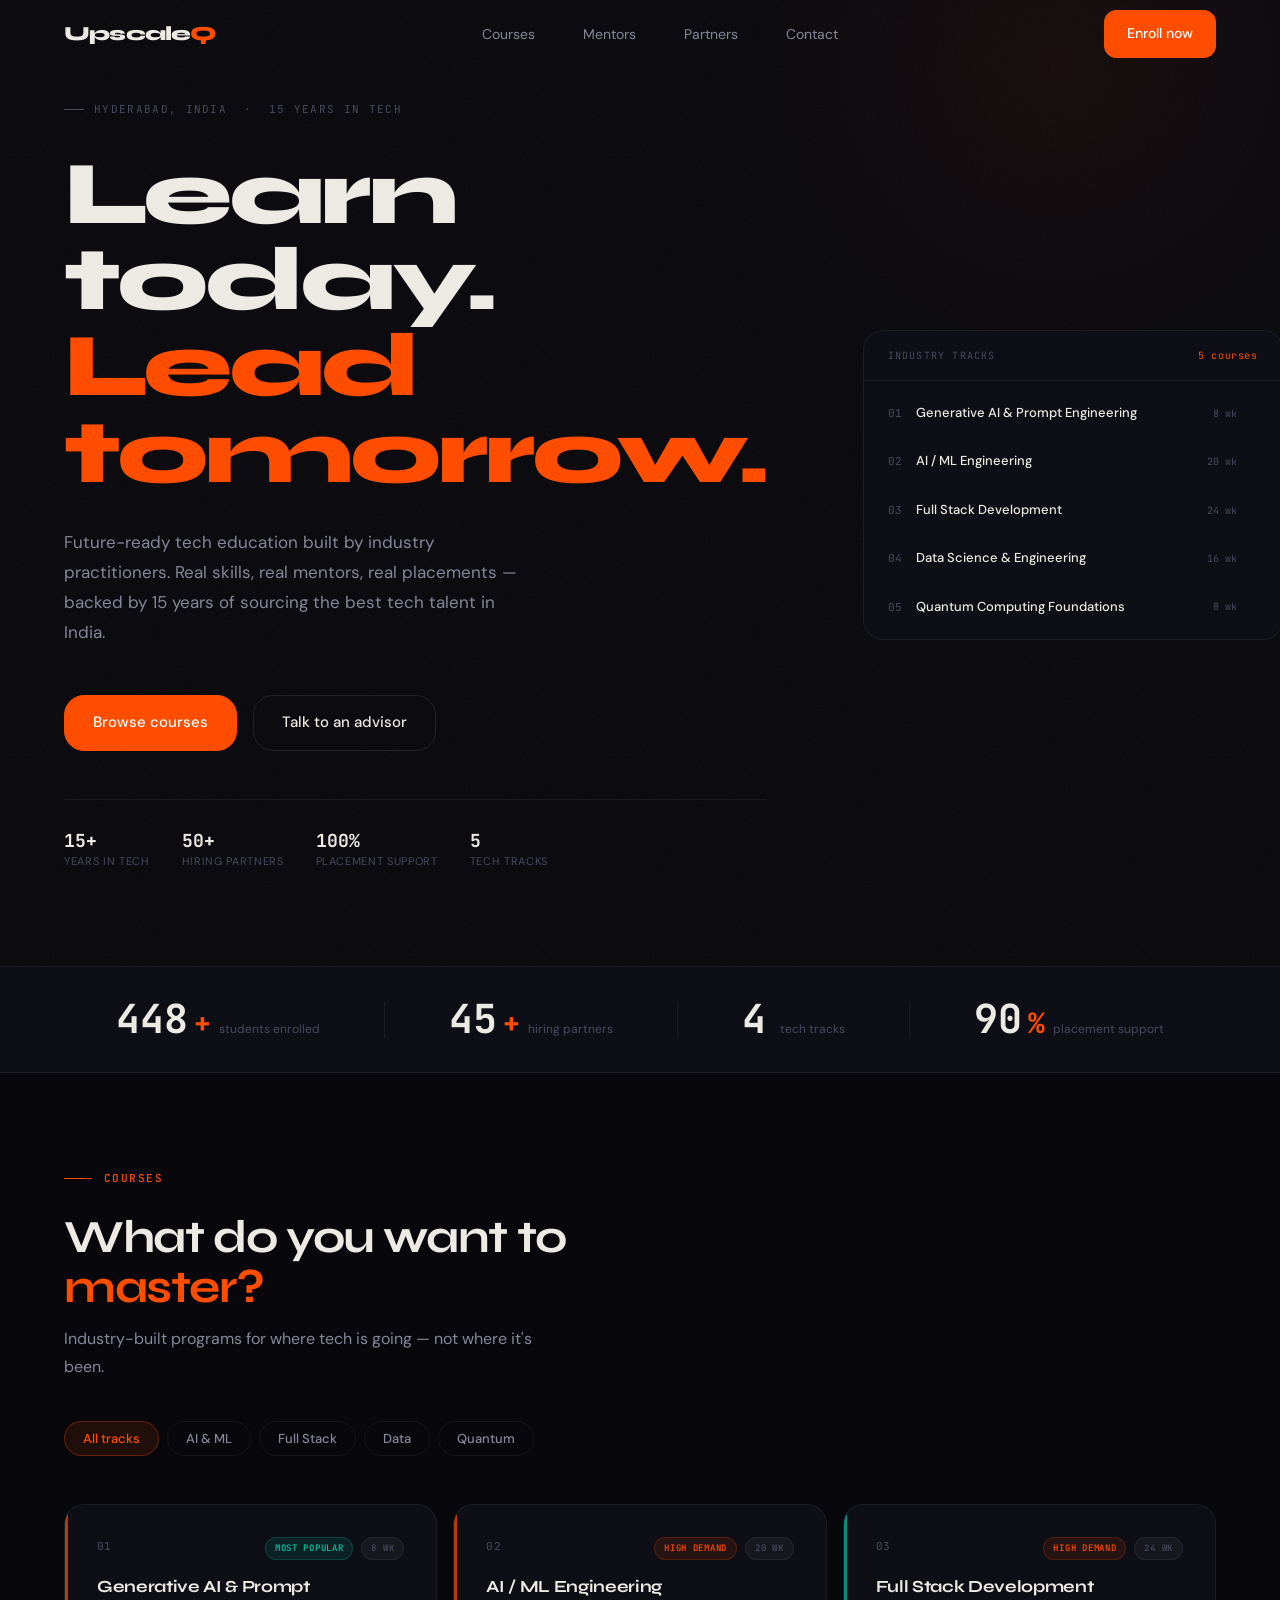
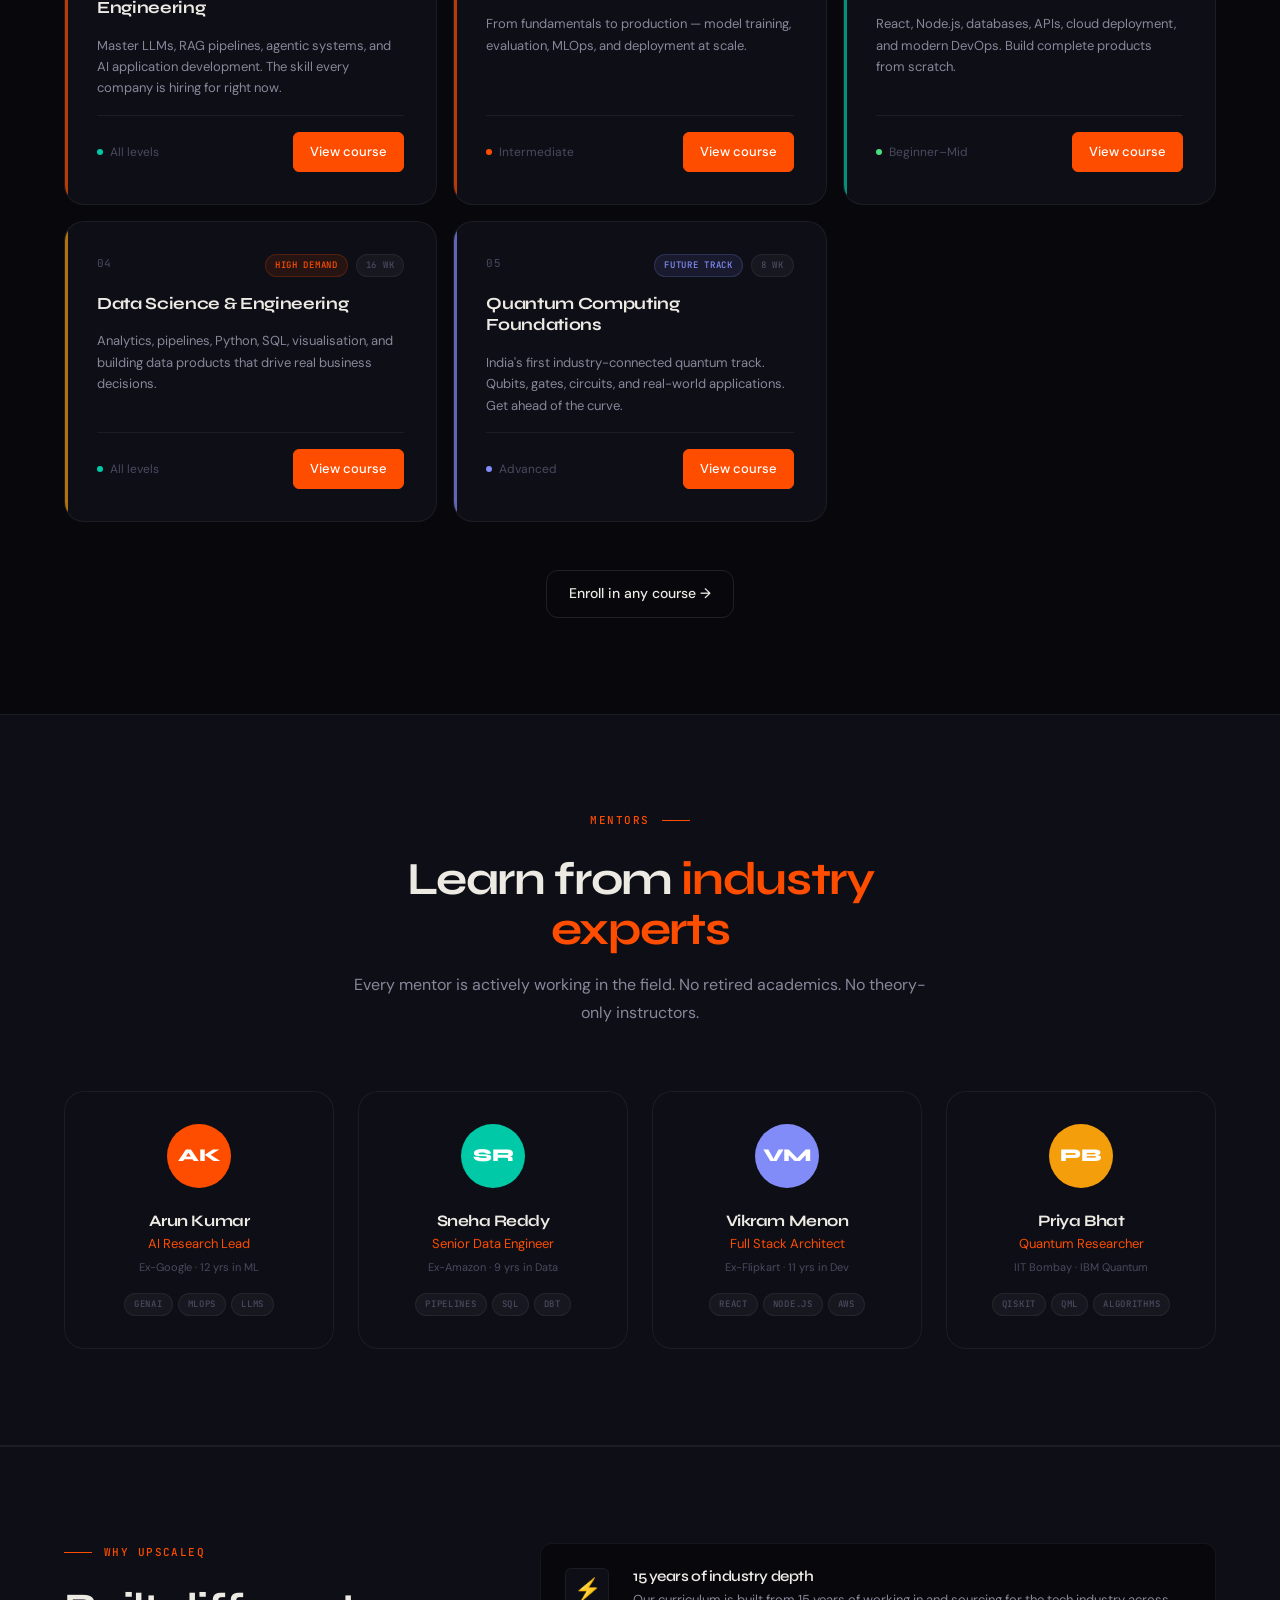
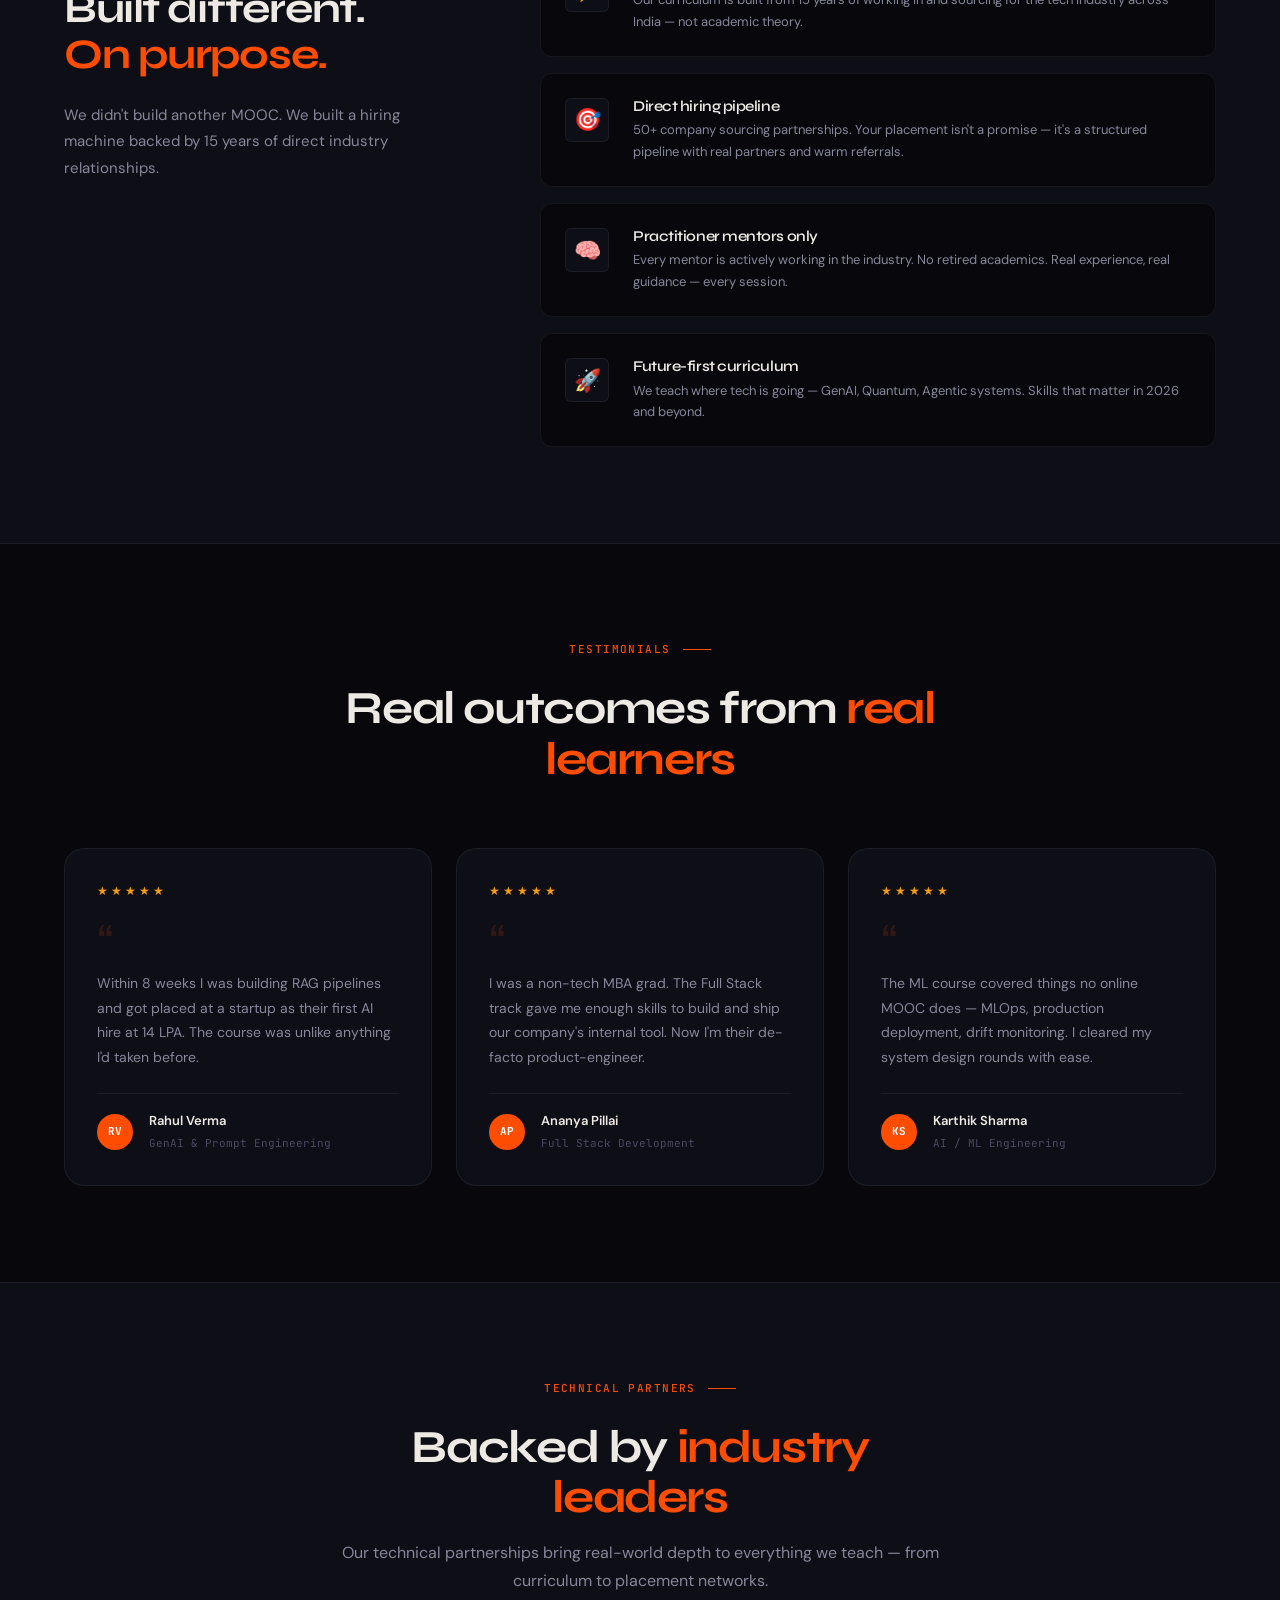
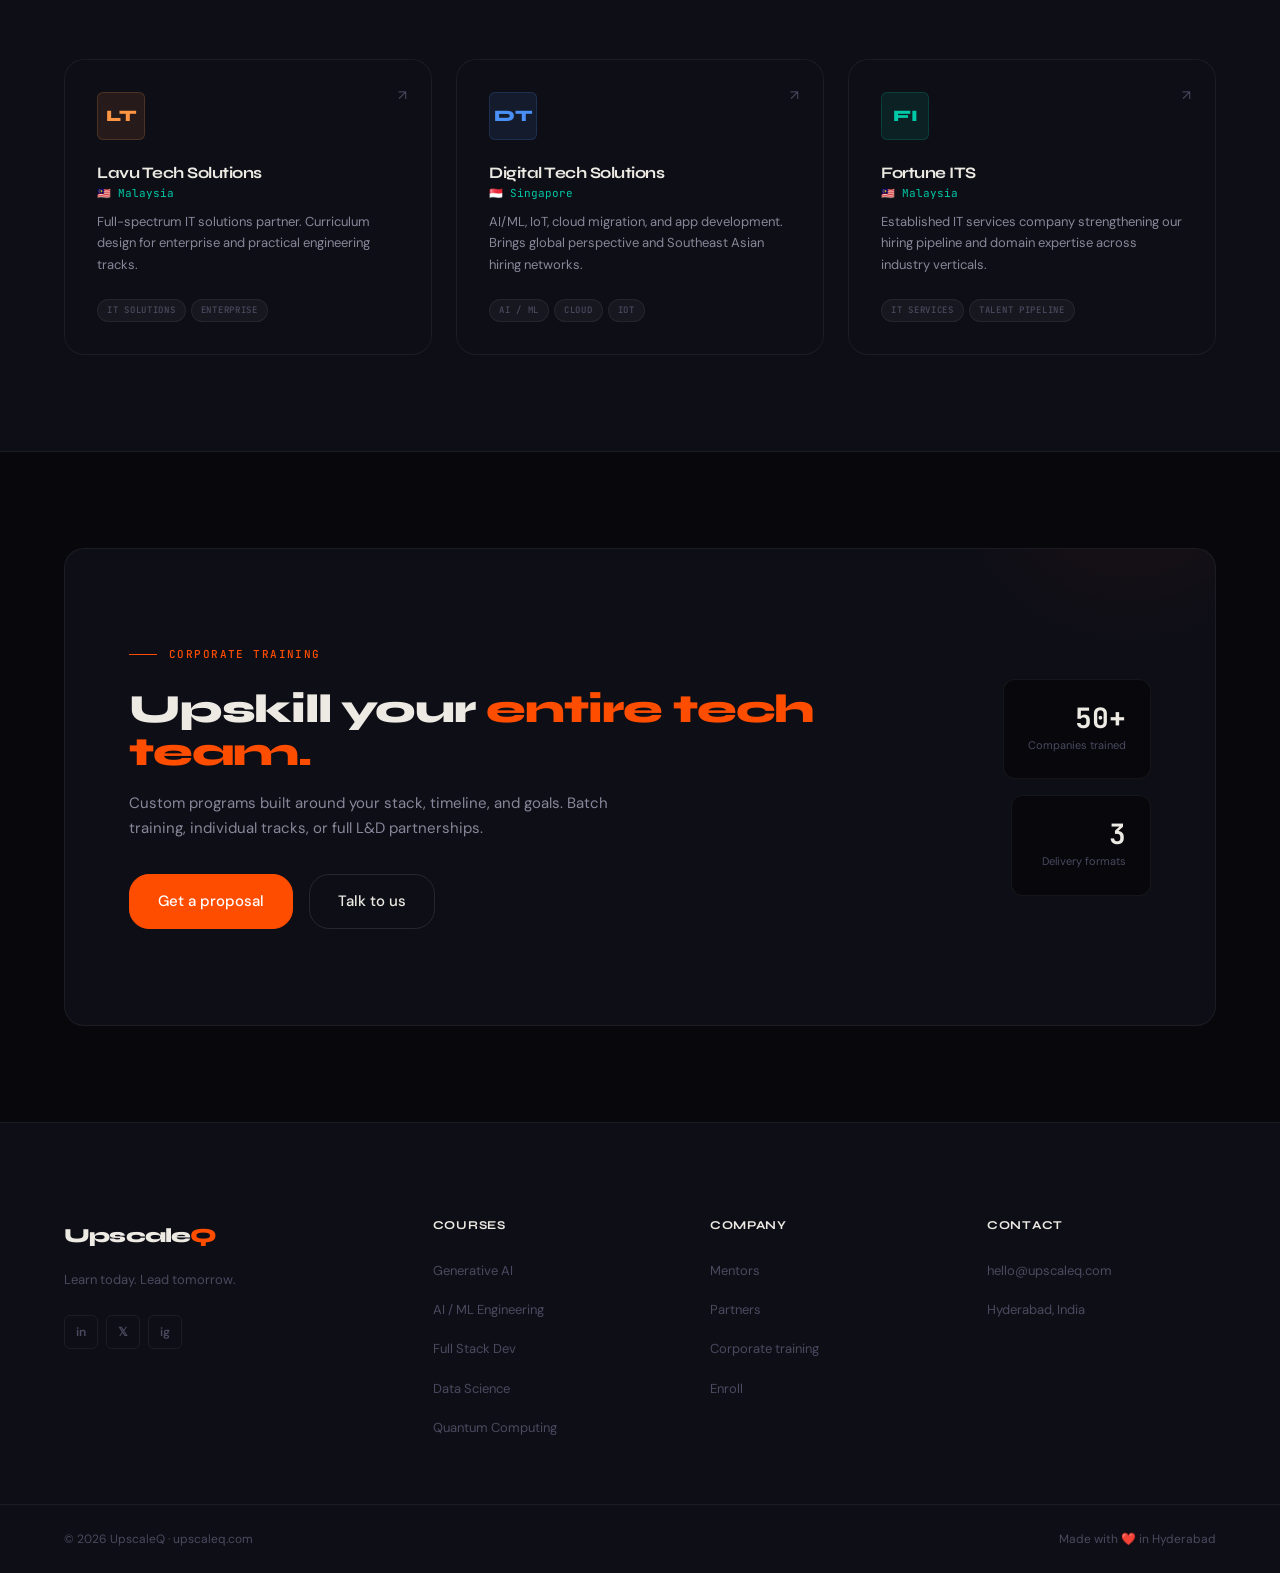
==== commit c57e926e: "Redesign v3: remove AI-design tells, new orange palette, editorial layout, typographic hero" ====
--- a/index.html
+++ b/index.html
@@ -4,166 +4,181 @@
   <meta charset="UTF-8" />
   <meta name="viewport" content="width=device-width, initial-scale=1.0" />
   <title>UpscaleQ — Learn Today. Lead Tomorrow.</title>
-  <meta name="description" content="Future-ready tech education built by industry practitioners. Real skills, real mentors, real placements — backed by 15 years of sourcing the best tech talent." />
+  <meta name="description" content="Future-ready tech education built by industry practitioners. Real skills, real mentors, real placements — Hyderabad, India." />
   <link href="https://fonts.googleapis.com/css2?family=Syne:wght@400;500;600;700;800&family=DM+Sans:ital,opsz,wght@0,9..40,300;0,9..40,400;0,9..40,500;1,9..40,400&family=JetBrains+Mono:wght@400;500;700&display=swap" rel="stylesheet" />
   <link rel="stylesheet" href="styles.css" />
 </head>
 <body>
 
-  <!-- ═══════════════════════════ NAV ═══════════════════════════ -->
+  <!-- NAV -->
   <header class="nav-wrapper" id="navbar">
     <nav class="nav container">
-      <a href="index.html" class="nav__logo">Upscale<span>Q</span></a>
-
+      <a href="index.html" class="nav__logo">Upscale<em>Q</em></a>
       <ul class="nav__links" id="navLinks">
         <li><a href="#courses" class="nav__link">Courses</a></li>
-        <li><a href="#how-it-works" class="nav__link">How it works</a></li>
         <li><a href="#mentors" class="nav__link">Mentors</a></li>
         <li><a href="#partners" class="nav__link">Partners</a></li>
         <li><a href="#contact" class="nav__link">Contact</a></li>
       </ul>
-
       <div class="nav__actions">
-        <a href="enroll.html" class="btn btn--primary">Get started</a>
-        <button class="nav__hamburger" id="hamburger" aria-label="Open menu">
+        <a href="enroll.html" class="btn btn--primary">Enroll now</a>
+        <button class="nav__hamburger" id="hamburger" aria-label="Open menu" aria-expanded="false">
           <span></span><span></span><span></span>
         </button>
       </div>
     </nav>
-
-    <!-- Mobile drawer -->
     <div class="nav__drawer" id="navDrawer">
       <ul class="nav__drawer-links">
-        <li><a href="#courses" class="nav__link">Courses</a></li>
-        <li><a href="#how-it-works" class="nav__link">How it works</a></li>
-        <li><a href="#mentors" class="nav__link">Mentors</a></li>
+        <li><a href="#courses"  class="nav__link">Courses</a></li>
+        <li><a href="#mentors"  class="nav__link">Mentors</a></li>
         <li><a href="#partners" class="nav__link">Partners</a></li>
-        <li><a href="#contact" class="nav__link">Contact</a></li>
-        <li><a href="enroll.html" class="btn btn--primary btn--full">Get started</a></li>
+        <li><a href="#contact"  class="nav__link">Contact</a></li>
+        <li><a href="enroll.html" class="btn btn--primary btn--full">Enroll now</a></li>
       </ul>
     </div>
   </header>
 
   <main>
 
-    <!-- ═══════════════════════════ HERO ═══════════════════════════ -->
+    <!-- ───────────── HERO ───────────── -->
     <section class="hero" id="hero">
-      <!-- Background blobs -->
-      <div class="hero__blob hero__blob--1" aria-hidden="true"></div>
-      <div class="hero__blob hero__blob--2" aria-hidden="true"></div>
-      <div class="hero__grid-texture" aria-hidden="true"></div>
-
       <div class="container hero__inner">
+
+        <!-- Left: text -->
         <div class="hero__content">
-          <div class="hero__eyebrow reveal">
-            <span class="dot"></span>
-            15 years of tech expertise &nbsp;·&nbsp; Hyderabad, India
-          </div>
+          <p class="hero__eyebrow reveal">Hyderabad, India &nbsp;·&nbsp; 15 years in tech</p>
 
           <h1 class="hero__headline reveal reveal--delay-1">
-            Learn today.<br />
-            <span class="text-gradient">Lead tomorrow.</span>
+            Learn today.<br>
+            <em>Lead tomorrow.</em>
           </h1>
 
           <p class="hero__sub reveal reveal--delay-2">
             Future-ready tech education built by industry practitioners.
-            Real skills, real mentors, real placements — backed by 15 years
-            of sourcing the best tech talent in India.
+            Real skills, real mentors, real placements — backed by
+            15 years of sourcing the best tech talent in India.
           </p>
 
           <div class="hero__actions reveal reveal--delay-3">
-            <a href="#courses" class="btn btn--primary btn--lg">Browse courses</a>
-            <a href="#how-it-works" class="btn btn--ghost btn--lg">See how it works</a>
-          </div>
-
-          <div class="hero__trust reveal reveal--delay-4">
-            <div class="trust-badge">
-              <span class="trust-badge__num mono">15+</span>
-              <span class="trust-badge__label">Years in tech</span>
-            </div>
-            <div class="trust-divider" aria-hidden="true"></div>
-            <div class="trust-badge">
-              <span class="trust-badge__num mono">50+</span>
-              <span class="trust-badge__label">Hiring partners</span>
-            </div>
-            <div class="trust-divider" aria-hidden="true"></div>
-            <div class="trust-badge">
-              <span class="trust-badge__num mono">100%</span>
-              <span class="trust-badge__label">Placement support</span>
-            </div>
-            <div class="trust-divider" aria-hidden="true"></div>
-            <div class="trust-badge">
-              <span class="trust-badge__num mono">5</span>
-              <span class="trust-badge__label">Tech tracks</span>
-            </div>
-          </div>
-        </div>
-
-        <!-- Floating course preview cards -->
-        <div class="hero__float-wrap reveal reveal--delay-2" aria-hidden="true">
-          <div class="float-card float-card--1">
-            <div class="float-card__icon">⚡</div>
-            <div>
-              <div class="float-card__title">GenAI &amp; Prompt Eng.</div>
-              <div class="float-card__sub">8 weeks · All levels</div>
-            </div>
-            <div class="float-card__badge">Hot</div>
-          </div>
-          <div class="float-card float-card--2">
-            <div class="float-card__icon">🧠</div>
-            <div>
-              <div class="float-card__title">AI / ML Engineering</div>
-              <div class="float-card__sub">20 weeks · Intermediate</div>
-            </div>
-            <div class="float-card__badge">Popular</div>
-          </div>
-          <div class="float-card float-card--3">
-            <span class="float-card__stat mono">500+</span>
-            <span class="float-card__stat-label">Learners enrolled this month</span>
-          </div>
-        </div>
-      </div>
-    </section>
-
-    <!-- ═══════════════════════════ STATS BAR ═══════════════════════════ -->
-    <section class="stats-bar">
+            <a href="#courses"   class="btn btn--primary btn--lg">Browse courses</a>
+            <a href="enroll.html" class="btn btn--ghost   btn--lg">Talk to an advisor</a>
+          </div>
+
+          <div class="hero__stats reveal reveal--delay-4">
+            <div class="hero__stat">
+              <span class="hero__stat-num mono">15+</span>
+              <span class="hero__stat-label">Years in tech</span>
+            </div>
+            <div class="hero__stat">
+              <span class="hero__stat-num mono">50+</span>
+              <span class="hero__stat-label">Hiring partners</span>
+            </div>
+            <div class="hero__stat">
+              <span class="hero__stat-num mono">100%</span>
+              <span class="hero__stat-label">Placement support</span>
+            </div>
+            <div class="hero__stat">
+              <span class="hero__stat-num mono">5</span>
+              <span class="hero__stat-label">Tech tracks</span>
+            </div>
+          </div>
+        </div>
+
+        <!-- Right: course index — functional, not decorative -->
+        <nav class="hero__index reveal reveal--delay-2" aria-label="Course index">
+          <div class="hero__index-header">
+            <span class="hero__index-title">Industry tracks</span>
+            <span class="hero__index-count">5 courses</span>
+          </div>
+          <ol class="hero__index-list">
+            <li>
+              <a href="courses/generative-ai.html" class="hero__index-item">
+                <span class="hero__index-num">01</span>
+                <span class="hero__index-name">Generative AI &amp; Prompt Engineering</span>
+                <span class="hero__index-weeks">8 wk</span>
+                <span class="hero__index-item-arrow">→</span>
+              </a>
+            </li>
+            <li>
+              <a href="courses/ai-ml.html" class="hero__index-item">
+                <span class="hero__index-num">02</span>
+                <span class="hero__index-name">AI / ML Engineering</span>
+                <span class="hero__index-weeks">20 wk</span>
+                <span class="hero__index-item-arrow">→</span>
+              </a>
+            </li>
+            <li>
+              <a href="courses/fullstack.html" class="hero__index-item">
+                <span class="hero__index-num">03</span>
+                <span class="hero__index-name">Full Stack Development</span>
+                <span class="hero__index-weeks">24 wk</span>
+                <span class="hero__index-item-arrow">→</span>
+              </a>
+            </li>
+            <li>
+              <a href="courses/data-science.html" class="hero__index-item">
+                <span class="hero__index-num">04</span>
+                <span class="hero__index-name">Data Science &amp; Engineering</span>
+                <span class="hero__index-weeks">16 wk</span>
+                <span class="hero__index-item-arrow">→</span>
+              </a>
+            </li>
+            <li>
+              <a href="courses/quantum.html" class="hero__index-item">
+                <span class="hero__index-num">05</span>
+                <span class="hero__index-name">Quantum Computing Foundations</span>
+                <span class="hero__index-weeks">8 wk</span>
+                <span class="hero__index-item-arrow">→</span>
+              </a>
+            </li>
+          </ol>
+        </nav>
+
+      </div>
+    </section>
+
+    <!-- ───────────── STATS ───────────── -->
+    <div class="stats-bar">
       <div class="container stats-bar__inner">
         <div class="stat-item reveal">
           <span class="stat-item__num mono" data-target="500">0</span>
           <span class="stat-item__suffix mono">+</span>
-          <span class="stat-item__label">Students enrolled</span>
+          <span class="stat-item__label">students enrolled</span>
         </div>
         <div class="stat-divider" aria-hidden="true"></div>
         <div class="stat-item reveal reveal--delay-1">
           <span class="stat-item__num mono" data-target="50">0</span>
           <span class="stat-item__suffix mono">+</span>
-          <span class="stat-item__label">Hiring partners</span>
+          <span class="stat-item__label">hiring partners</span>
         </div>
         <div class="stat-divider" aria-hidden="true"></div>
         <div class="stat-item reveal reveal--delay-2">
           <span class="stat-item__num mono" data-target="5">0</span>
           <span class="stat-item__suffix mono"></span>
-          <span class="stat-item__label">Tech tracks</span>
+          <span class="stat-item__label">tech tracks</span>
         </div>
         <div class="stat-divider" aria-hidden="true"></div>
         <div class="stat-item reveal reveal--delay-3">
           <span class="stat-item__num mono" data-target="100">0</span>
           <span class="stat-item__suffix mono">%</span>
-          <span class="stat-item__label">Placement support</span>
-        </div>
-      </div>
-    </section>
-
-    <!-- ═══════════════════════════ COURSES ═══════════════════════════ -->
-    <section class="section courses-section" id="courses">
+          <span class="stat-item__label">placement support</span>
+        </div>
+      </div>
+    </div>
+
+    <!-- ───────────── COURSES ───────────── -->
+    <section class="section" id="courses">
       <div class="container">
-        <div class="section__header reveal">
-          <span class="section__pill">Courses</span>
-          <h2 class="section__h">What do you want to <span class="text-gradient">master?</span></h2>
-          <p class="section__sub">Hands-on, industry-built programs designed for where tech is going — not where it's been.</p>
-        </div>
-
-        <!-- Filter tabs -->
+        <div class="reveal">
+          <p class="section__label">Courses</p>
+          <h2 class="section__h" style="max-width:520px;margin-bottom:12px;">
+            What do you want to <em>master?</em>
+          </h2>
+          <p class="section__sub" style="max-width:480px;margin-bottom:40px;">
+            Industry-built programs for where tech is going — not where it's been.
+          </p>
+        </div>
+
         <div class="filter-tabs reveal">
           <button class="filter-tab filter-tab--active" data-filter="all">All tracks</button>
           <button class="filter-tab" data-filter="ai">AI &amp; ML</button>
@@ -174,123 +189,93 @@
 
         <div class="courses-grid" id="coursesGrid">
 
-          <!-- Card 1: Gen AI -->
           <article class="course-card reveal" data-category="ai">
-            <div class="course-card__thumb">
-              <div class="course-card__thumb-bg course-card__thumb-bg--ai" aria-hidden="true"></div>
-              <div class="course-card__thumb-icon" aria-hidden="true">⚡</div>
-              <span class="course-card__cat-badge">AI &amp; ML</span>
-            </div>
-            <div class="course-card__body">
-              <div class="course-card__meta-top">
+            <div class="course-card__top">
+              <span class="course-card__num mono">01</span>
+              <div class="course-card__tags-row">
                 <span class="tag tag--hot">Most popular</span>
-                <span class="course-card__duration mono">8 weeks</span>
-              </div>
-              <h3 class="course-card__title">Generative AI &amp; Prompt Engineering</h3>
-              <p class="course-card__desc">Master LLMs, RAG pipelines, agentic systems, and AI application development. The skill every company is hiring for right now.</p>
-              <div class="course-card__footer">
-                <div class="course-card__level">
-                  <span class="level-dot level-dot--all"></span>
-                  All levels
-                </div>
-                <a href="courses/generative-ai.html" class="btn btn--primary btn--sm">View course</a>
-              </div>
-            </div>
-          </article>
-
-          <!-- Card 2: AI/ML -->
+                <span class="tag tag--sm mono">8 wk</span>
+              </div>
+            </div>
+            <h3 class="course-card__title">Generative AI &amp; Prompt Engineering</h3>
+            <p class="course-card__desc">Master LLMs, RAG pipelines, agentic systems, and AI application development. The skill every company is hiring for right now.</p>
+            <div class="course-card__footer">
+              <div class="course-card__level">
+                <span class="level-dot level-dot--all"></span>All levels
+              </div>
+              <a href="courses/generative-ai.html" class="btn btn--primary btn--sm">View course</a>
+            </div>
+          </article>
+
           <article class="course-card reveal reveal--delay-1" data-category="ai">
-            <div class="course-card__thumb">
-              <div class="course-card__thumb-bg course-card__thumb-bg--ml" aria-hidden="true"></div>
-              <div class="course-card__thumb-icon" aria-hidden="true">🧠</div>
-              <span class="course-card__cat-badge">AI &amp; ML</span>
-            </div>
-            <div class="course-card__body">
-              <div class="course-card__meta-top">
+            <div class="course-card__top">
+              <span class="course-card__num mono">02</span>
+              <div class="course-card__tags-row">
                 <span class="tag tag--demand">High demand</span>
-                <span class="course-card__duration mono">20 weeks</span>
-              </div>
-              <h3 class="course-card__title">AI / ML Engineering</h3>
-              <p class="course-card__desc">From fundamentals to production — model training, evaluation, MLOps, and deployment at scale.</p>
-              <div class="course-card__footer">
-                <div class="course-card__level">
-                  <span class="level-dot level-dot--mid"></span>
-                  Intermediate
-                </div>
-                <a href="courses/ai-ml.html" class="btn btn--primary btn--sm">View course</a>
-              </div>
-            </div>
-          </article>
-
-          <!-- Card 3: Full Stack -->
+                <span class="tag tag--sm mono">20 wk</span>
+              </div>
+            </div>
+            <h3 class="course-card__title">AI / ML Engineering</h3>
+            <p class="course-card__desc">From fundamentals to production — model training, evaluation, MLOps, and deployment at scale.</p>
+            <div class="course-card__footer">
+              <div class="course-card__level">
+                <span class="level-dot level-dot--mid"></span>Intermediate
+              </div>
+              <a href="courses/ai-ml.html" class="btn btn--primary btn--sm">View course</a>
+            </div>
+          </article>
+
           <article class="course-card reveal reveal--delay-2" data-category="fullstack">
-            <div class="course-card__thumb">
-              <div class="course-card__thumb-bg course-card__thumb-bg--fs" aria-hidden="true"></div>
-              <div class="course-card__thumb-icon" aria-hidden="true">🌐</div>
-              <span class="course-card__cat-badge">Full Stack</span>
-            </div>
-            <div class="course-card__body">
-              <div class="course-card__meta-top">
+            <div class="course-card__top">
+              <span class="course-card__num mono">03</span>
+              <div class="course-card__tags-row">
                 <span class="tag tag--demand">High demand</span>
-                <span class="course-card__duration mono">24 weeks</span>
-              </div>
-              <h3 class="course-card__title">Full Stack Development</h3>
-              <p class="course-card__desc">React, Node.js, databases, APIs, cloud deployment, and modern DevOps. Build complete products from scratch.</p>
-              <div class="course-card__footer">
-                <div class="course-card__level">
-                  <span class="level-dot level-dot--beg"></span>
-                  Beginner–Mid
-                </div>
-                <a href="courses/fullstack.html" class="btn btn--primary btn--sm">View course</a>
-              </div>
-            </div>
-          </article>
-
-          <!-- Card 4: Data Science -->
+                <span class="tag tag--sm mono">24 wk</span>
+              </div>
+            </div>
+            <h3 class="course-card__title">Full Stack Development</h3>
+            <p class="course-card__desc">React, Node.js, databases, APIs, cloud deployment, and modern DevOps. Build complete products from scratch.</p>
+            <div class="course-card__footer">
+              <div class="course-card__level">
+                <span class="level-dot level-dot--beg"></span>Beginner–Mid
+              </div>
+              <a href="courses/fullstack.html" class="btn btn--primary btn--sm">View course</a>
+            </div>
+          </article>
+
           <article class="course-card reveal reveal--delay-1" data-category="data">
-            <div class="course-card__thumb">
-              <div class="course-card__thumb-bg course-card__thumb-bg--ds" aria-hidden="true"></div>
-              <div class="course-card__thumb-icon" aria-hidden="true">📊</div>
-              <span class="course-card__cat-badge">Data</span>
-            </div>
-            <div class="course-card__body">
-              <div class="course-card__meta-top">
+            <div class="course-card__top">
+              <span class="course-card__num mono">04</span>
+              <div class="course-card__tags-row">
                 <span class="tag tag--demand">High demand</span>
-                <span class="course-card__duration mono">16 weeks</span>
-              </div>
-              <h3 class="course-card__title">Data Science &amp; Engineering</h3>
-              <p class="course-card__desc">Analytics, pipelines, Python, SQL, visualisation, and building data products that drive real business decisions.</p>
-              <div class="course-card__footer">
-                <div class="course-card__level">
-                  <span class="level-dot level-dot--all"></span>
-                  All levels
-                </div>
-                <a href="courses/data-science.html" class="btn btn--primary btn--sm">View course</a>
-              </div>
-            </div>
-          </article>
-
-          <!-- Card 5: Quantum -->
-          <article class="course-card course-card--featured reveal reveal--delay-2" data-category="quantum">
-            <div class="course-card__thumb">
-              <div class="course-card__thumb-bg course-card__thumb-bg--q" aria-hidden="true"></div>
-              <div class="course-card__thumb-icon" aria-hidden="true">⚛️</div>
-              <span class="course-card__cat-badge">Quantum</span>
-            </div>
-            <div class="course-card__body">
-              <div class="course-card__meta-top">
+                <span class="tag tag--sm mono">16 wk</span>
+              </div>
+            </div>
+            <h3 class="course-card__title">Data Science &amp; Engineering</h3>
+            <p class="course-card__desc">Analytics, pipelines, Python, SQL, visualisation, and building data products that drive real business decisions.</p>
+            <div class="course-card__footer">
+              <div class="course-card__level">
+                <span class="level-dot level-dot--all"></span>All levels
+              </div>
+              <a href="courses/data-science.html" class="btn btn--primary btn--sm">View course</a>
+            </div>
+          </article>
+
+          <article class="course-card reveal reveal--delay-2" data-category="quantum">
+            <div class="course-card__top">
+              <span class="course-card__num mono">05</span>
+              <div class="course-card__tags-row">
                 <span class="tag tag--new">Future track</span>
-                <span class="course-card__duration mono">8 weeks</span>
-              </div>
-              <h3 class="course-card__title">Quantum Computing Foundations</h3>
-              <p class="course-card__desc">India's first industry-connected quantum track. Qubits, gates, circuits, and real-world applications. Get ahead of the curve.</p>
-              <div class="course-card__footer">
-                <div class="course-card__level">
-                  <span class="level-dot level-dot--adv"></span>
-                  Advanced
-                </div>
-                <a href="courses/quantum.html" class="btn btn--primary btn--sm">View course</a>
-              </div>
+                <span class="tag tag--sm mono">8 wk</span>
+              </div>
+            </div>
+            <h3 class="course-card__title">Quantum Computing Foundations</h3>
+            <p class="course-card__desc">India's first industry-connected quantum track. Qubits, gates, circuits, and real-world applications. Get ahead of the curve.</p>
+            <div class="course-card__footer">
+              <div class="course-card__level">
+                <span class="level-dot level-dot--adv"></span>Advanced
+              </div>
+              <a href="courses/quantum.html" class="btn btn--primary btn--sm">View course</a>
             </div>
           </article>
 
@@ -302,99 +287,52 @@
       </div>
     </section>
 
-    <!-- ═══════════════════════════ HOW IT WORKS ═══════════════════════════ -->
-    <section class="section how-section" id="how-it-works">
-      <div class="how-section__bg" aria-hidden="true"></div>
+    <!-- ───────────── MENTORS ───────────── -->
+    <section class="section" id="mentors" style="background:var(--color-surface);border-top:1px solid var(--color-border);border-bottom:1px solid var(--color-border);">
       <div class="container">
         <div class="section__header reveal">
-          <span class="section__pill">Process</span>
-          <h2 class="section__h">From zero to <span class="text-gradient">job-ready</span></h2>
-          <p class="section__sub">A structured path — not a dump of content. Every step is designed to move you closer to your goal.</p>
-        </div>
-
-        <div class="how-grid">
-          <div class="how-step reveal">
-            <div class="how-step__num mono">01</div>
-            <div class="how-step__icon">🎯</div>
-            <h3 class="how-step__title">Choose your track</h3>
-            <p class="how-step__desc">Pick from 5 industry-aligned tech tracks. Our advisors help you find the right fit based on your background and goals.</p>
-          </div>
-          <div class="how-step__connector" aria-hidden="true"></div>
-          <div class="how-step reveal reveal--delay-1">
-            <div class="how-step__num mono">02</div>
-            <div class="how-step__icon">🚀</div>
-            <h3 class="how-step__title">Learn with practitioners</h3>
-            <p class="how-step__desc">Live sessions with active industry professionals. Hands-on projects, real codebases, and peer collaboration — not pre-recorded slides.</p>
-          </div>
-          <div class="how-step__connector" aria-hidden="true"></div>
-          <div class="how-step reveal reveal--delay-2">
-            <div class="how-step__num mono">03</div>
-            <div class="how-step__icon">💼</div>
-            <h3 class="how-step__title">Get placed</h3>
-            <p class="how-step__desc">Direct access to our 50+ hiring partner network from day one. Portfolio review, interview prep, and warm referrals to real roles.</p>
-          </div>
-        </div>
-      </div>
-    </section>
-
-    <!-- ═══════════════════════════ MENTORS ═══════════════════════════ -->
-    <section class="section mentors-section" id="mentors">
-      <div class="container">
-        <div class="section__header reveal">
-          <span class="section__pill">Mentors</span>
-          <h2 class="section__h">Learn from <span class="text-gradient">industry experts</span></h2>
-          <p class="section__sub">Every mentor is actively working in the industry. No retired academics. No theory-only instructors.</p>
-        </div>
-
+          <p class="section__label">Mentors</p>
+          <h2 class="section__h">Learn from <em>industry experts</em></h2>
+          <p class="section__sub">Every mentor is actively working in the field. No retired academics. No theory-only instructors.</p>
+        </div>
         <div class="mentors-grid">
           <div class="mentor-card reveal">
-            <div class="mentor-card__avatar mentor-card__avatar--1" aria-label="Mentor avatar">
-              <span>AK</span>
-            </div>
+            <div class="mentor-card__avatar mentor-card__avatar--1">AK</div>
             <h3 class="mentor-card__name">Arun Kumar</h3>
             <p class="mentor-card__role">AI Research Lead</p>
-            <p class="mentor-card__company">Ex-Google · 12 years in ML</p>
+            <p class="mentor-card__company">Ex-Google · 12 yrs in ML</p>
             <div class="mentor-card__tags">
               <span class="tag tag--sm">GenAI</span>
               <span class="tag tag--sm">MLOps</span>
               <span class="tag tag--sm">LLMs</span>
             </div>
           </div>
-
           <div class="mentor-card reveal reveal--delay-1">
-            <div class="mentor-card__avatar mentor-card__avatar--2" aria-label="Mentor avatar">
-              <span>SR</span>
-            </div>
+            <div class="mentor-card__avatar mentor-card__avatar--2">SR</div>
             <h3 class="mentor-card__name">Sneha Reddy</h3>
             <p class="mentor-card__role">Senior Data Engineer</p>
-            <p class="mentor-card__company">Ex-Amazon · 9 years in Data</p>
+            <p class="mentor-card__company">Ex-Amazon · 9 yrs in Data</p>
             <div class="mentor-card__tags">
-              <span class="tag tag--sm">Data Pipelines</span>
+              <span class="tag tag--sm">Pipelines</span>
               <span class="tag tag--sm">SQL</span>
               <span class="tag tag--sm">dbt</span>
             </div>
           </div>
-
           <div class="mentor-card reveal reveal--delay-2">
-            <div class="mentor-card__avatar mentor-card__avatar--3" aria-label="Mentor avatar">
-              <span>VM</span>
-            </div>
+            <div class="mentor-card__avatar mentor-card__avatar--3">VM</div>
             <h3 class="mentor-card__name">Vikram Menon</h3>
             <p class="mentor-card__role">Full Stack Architect</p>
-            <p class="mentor-card__company">Ex-Flipkart · 11 years in Dev</p>
+            <p class="mentor-card__company">Ex-Flipkart · 11 yrs in Dev</p>
             <div class="mentor-card__tags">
               <span class="tag tag--sm">React</span>
               <span class="tag tag--sm">Node.js</span>
               <span class="tag tag--sm">AWS</span>
             </div>
           </div>
-
           <div class="mentor-card reveal reveal--delay-3">
-            <div class="mentor-card__avatar mentor-card__avatar--4" aria-label="Mentor avatar">
-              <span>PB</span>
-            </div>
+            <div class="mentor-card__avatar mentor-card__avatar--4">PB</div>
             <h3 class="mentor-card__name">Priya Bhat</h3>
-            <p class="mentor-card__role">Quantum Computing Researcher</p>
+            <p class="mentor-card__role">Quantum Researcher</p>
             <p class="mentor-card__company">IIT Bombay · IBM Quantum</p>
             <div class="mentor-card__tags">
               <span class="tag tag--sm">Qiskit</span>
@@ -406,13 +344,13 @@
       </div>
     </section>
 
-    <!-- ═══════════════════════════ WHY UPSCALEQ ═══════════════════════════ -->
+    <!-- ───────────── WHY UPSCALEQ ───────────── -->
     <section class="section why-section">
       <div class="container why-inner">
         <div class="why-left reveal">
-          <span class="section__pill">Why UpscaleQ</span>
-          <h2 class="section__h">Built different.<br /><span class="text-gradient">On purpose.</span></h2>
-          <p class="section__sub" style="margin-bottom:0;">We didn't build another MOOC. We built a hiring machine backed by 15 years of direct industry relationships.</p>
+          <p class="section__label">Why UpscaleQ</p>
+          <h2 class="section__h">Built different.<br><em>On purpose.</em></h2>
+          <p class="section__sub">We didn't build another MOOC. We built a hiring machine backed by 15 years of direct industry relationships.</p>
         </div>
         <div class="why-right">
           <div class="why-point reveal">
@@ -426,14 +364,14 @@
             <div class="why-point__icon">🎯</div>
             <div>
               <h4 class="why-point__title">Direct hiring pipeline</h4>
-              <p class="why-point__desc">50+ company sourcing partnerships. Your placement isn't a promise — it's a structured pipeline with real partners.</p>
+              <p class="why-point__desc">50+ company sourcing partnerships. Your placement isn't a promise — it's a structured pipeline with real partners and warm referrals.</p>
             </div>
           </div>
           <div class="why-point reveal reveal--delay-2">
             <div class="why-point__icon">🧠</div>
             <div>
               <h4 class="why-point__title">Practitioner mentors only</h4>
-              <p class="why-point__desc">Every mentor is actively working in the industry. No retired academics. Real experience, real guidance.</p>
+              <p class="why-point__desc">Every mentor is actively working in the industry. No retired academics. Real experience, real guidance — every session.</p>
             </div>
           </div>
           <div class="why-point reveal reveal--delay-3">
@@ -447,47 +385,41 @@
       </div>
     </section>
 
-    <!-- ═══════════════════════════ TESTIMONIALS ═══════════════════════════ -->
-    <section class="section testimonials-section" id="testimonials">
+    <!-- ───────────── TESTIMONIALS ───────────── -->
+    <section class="section" id="testimonials">
       <div class="container">
         <div class="section__header reveal">
-          <span class="section__pill">Testimonials</span>
-          <h2 class="section__h">Real outcomes from <span class="text-gradient">real learners</span></h2>
-        </div>
-
+          <p class="section__label">Testimonials</p>
+          <h2 class="section__h">Real outcomes from <em>real learners</em></h2>
+        </div>
         <div class="testimonials-grid">
           <article class="testimonial-card reveal">
-            <div class="testimonial-card__quote" aria-hidden="true">"</div>
-            <div class="testimonial-card__stars" aria-label="5 out of 5 stars">★★★★★</div>
-            <p class="testimonial-card__text">The GenAI course was unlike anything I'd taken before. Within 8 weeks I was building RAG pipelines and got placed at a startup as their first AI hire at 14 LPA.</p>
+            <div class="testimonial-card__stars">★★★★★</div>
+            <p class="testimonial-card__text">Within 8 weeks I was building RAG pipelines and got placed at a startup as their first AI hire at 14 LPA. The course was unlike anything I'd taken before.</p>
             <div class="testimonial-card__author">
-              <div class="testimonial-card__avatar mono">RV</div>
+              <div class="testimonial-card__avatar">RV</div>
               <div>
                 <div class="testimonial-card__name">Rahul Verma</div>
                 <div class="testimonial-card__course">GenAI &amp; Prompt Engineering</div>
               </div>
             </div>
           </article>
-
           <article class="testimonial-card reveal reveal--delay-1">
-            <div class="testimonial-card__quote" aria-hidden="true">"</div>
-            <div class="testimonial-card__stars" aria-label="5 out of 5 stars">★★★★★</div>
-            <p class="testimonial-card__text">I was a non-tech MBA grad. The Full Stack track gave me enough skills to build and ship our company's internal tool. Now I'm their de-facto product-engineer hybrid.</p>
+            <div class="testimonial-card__stars">★★★★★</div>
+            <p class="testimonial-card__text">I was a non-tech MBA grad. The Full Stack track gave me enough skills to build and ship our company's internal tool. Now I'm their de-facto product-engineer.</p>
             <div class="testimonial-card__author">
-              <div class="testimonial-card__avatar mono">AP</div>
+              <div class="testimonial-card__avatar">AP</div>
               <div>
                 <div class="testimonial-card__name">Ananya Pillai</div>
                 <div class="testimonial-card__course">Full Stack Development</div>
               </div>
             </div>
           </article>
-
           <article class="testimonial-card reveal reveal--delay-2">
-            <div class="testimonial-card__quote" aria-hidden="true">"</div>
-            <div class="testimonial-card__stars" aria-label="5 out of 5 stars">★★★★★</div>
-            <p class="testimonial-card__text">The ML Engineering course covered things no online MOOC does — MLOps, production deployment, drift monitoring. I cleared my ML system design rounds with ease.</p>
+            <div class="testimonial-card__stars">★★★★★</div>
+            <p class="testimonial-card__text">The ML course covered things no online MOOC does — MLOps, production deployment, drift monitoring. I cleared my system design rounds with ease.</p>
             <div class="testimonial-card__author">
-              <div class="testimonial-card__avatar mono">KS</div>
+              <div class="testimonial-card__avatar">KS</div>
               <div>
                 <div class="testimonial-card__name">Karthik Sharma</div>
                 <div class="testimonial-card__course">AI / ML Engineering</div>
@@ -498,19 +430,18 @@
       </div>
     </section>
 
-    <!-- ═══════════════════════════ PARTNERS ═══════════════════════════ -->
-    <section class="section partners-section" id="partners">
+    <!-- ───────────── PARTNERS ───────────── -->
+    <section class="section" id="partners" style="background:var(--color-surface);border-top:1px solid var(--color-border);border-bottom:1px solid var(--color-border);">
       <div class="container">
         <div class="section__header reveal">
-          <span class="section__pill">Technical Partners</span>
-          <h2 class="section__h">Backed by <span class="text-gradient">industry leaders</span></h2>
-          <p class="section__sub">Our technical partnerships bring real-world depth to everything we teach — from curriculum design to placement networks.</p>
-        </div>
-
+          <p class="section__label">Technical Partners</p>
+          <h2 class="section__h">Backed by <em>industry leaders</em></h2>
+          <p class="section__sub">Our technical partnerships bring real-world depth to everything we teach — from curriculum to placement networks.</p>
+        </div>
         <div class="partners-grid">
           <a href="https://www.lavutechsolutions.com/" target="_blank" rel="noopener" class="partner-card reveal">
             <div class="partner-card__mono pm--lavu">LT</div>
-            <div class="partner-card__info">
+            <div>
               <h3 class="partner-card__name">Lavu Tech Solutions</h3>
               <p class="partner-card__loc">🇲🇾 Malaysia</p>
               <p class="partner-card__desc">Full-spectrum IT solutions partner. Curriculum design for enterprise and practical engineering tracks.</p>
@@ -521,13 +452,12 @@
             </div>
             <span class="partner-card__arrow">↗</span>
           </a>
-
           <a href="https://www.digitaltechsolutions.com.sg/" target="_blank" rel="noopener" class="partner-card reveal reveal--delay-1">
             <div class="partner-card__mono pm--dts">DT</div>
-            <div class="partner-card__info">
+            <div>
               <h3 class="partner-card__name">Digital Tech Solutions</h3>
               <p class="partner-card__loc">🇸🇬 Singapore</p>
-              <p class="partner-card__desc">AI/ML, IoT, cloud migration, and app development. Brings global perspective and SEA hiring networks.</p>
+              <p class="partner-card__desc">AI/ML, IoT, cloud migration, and app development. Brings global perspective and Southeast Asian hiring networks.</p>
             </div>
             <div class="partner-card__tags">
               <span class="tag tag--sm">AI / ML</span>
@@ -536,10 +466,9 @@
             </div>
             <span class="partner-card__arrow">↗</span>
           </a>
-
           <a href="https://www.fortuneits.com/" target="_blank" rel="noopener" class="partner-card reveal reveal--delay-2">
             <div class="partner-card__mono pm--fortune">FI</div>
-            <div class="partner-card__info">
+            <div>
               <h3 class="partner-card__name">Fortune ITS</h3>
               <p class="partner-card__loc">🇲🇾 Malaysia</p>
               <p class="partner-card__desc">Established IT services company strengthening our hiring pipeline and domain expertise across industry verticals.</p>
@@ -554,24 +483,28 @@
       </div>
     </section>
 
-    <!-- ═══════════════════════════ CORPORATE ═══════════════════════════ -->
-    <section class="section corporate-section">
+    <!-- ───────────── CORPORATE ───────────── -->
+    <section class="section" id="corporate">
       <div class="container">
         <div class="corporate-banner reveal">
-          <div class="corporate-banner__bg" aria-hidden="true"></div>
           <div class="corporate-banner__content">
-            <span class="section__pill section__pill--light">Corporate training</span>
-            <h2 class="corporate-banner__h">Upskill your <span class="text-gradient">entire tech team.</span></h2>
+            <p class="section__label">Corporate training</p>
+            <h2 class="corporate-banner__h">Upskill your <em>entire tech team.</em></h2>
             <p class="corporate-banner__sub">Custom programs built around your stack, timeline, and goals. Batch training, individual tracks, or full L&amp;D partnerships.</p>
             <div class="corporate-banner__actions">
-              <a href="enroll.html" class="btn btn--primary btn--lg">Get a proposal</a>
-              <a href="mailto:hello@upscaleq.com" class="btn btn--ghost btn--lg">Talk to us</a>
-            </div>
-          </div>
-          <div class="corporate-banner__deco" aria-hidden="true">
-            <div class="corp-deco-circle corp-deco-circle--1"></div>
-            <div class="corp-deco-circle corp-deco-circle--2"></div>
-            <span class="corp-deco-text mono">L&amp;D</span>
+              <a href="enroll.html"               class="btn btn--primary btn--lg">Get a proposal</a>
+              <a href="mailto:hello@upscaleq.com" class="btn btn--ghost   btn--lg">Talk to us</a>
+            </div>
+          </div>
+          <div class="corporate-banner__stat-col">
+            <div class="corp-stat">
+              <span class="corp-stat__num mono">50+</span>
+              <p class="corp-stat__label">Companies trained</p>
+            </div>
+            <div class="corp-stat">
+              <span class="corp-stat__num mono">3</span>
+              <p class="corp-stat__label">Delivery formats</p>
+            </div>
           </div>
         </div>
       </div>
@@ -579,11 +512,11 @@
 
   </main>
 
-  <!-- ═══════════════════════════ FOOTER ═══════════════════════════ -->
+  <!-- FOOTER -->
   <footer class="footer" id="contact">
     <div class="container footer__inner">
       <div class="footer__brand">
-        <a href="index.html" class="footer__logo">Upscale<span>Q</span></a>
+        <a href="index.html" class="footer__logo">Upscale<em>Q</em></a>
         <p class="footer__tagline">Learn today. Lead tomorrow.</p>
         <div class="footer__socials">
           <a href="#" class="footer__social" aria-label="LinkedIn">in</a>
@@ -591,7 +524,6 @@
           <a href="#" class="footer__social" aria-label="Instagram">ig</a>
         </div>
       </div>
-
       <div class="footer__col">
         <h4 class="footer__col-title">Courses</h4>
         <ul class="footer__links">
@@ -602,27 +534,23 @@
           <li><a href="courses/quantum.html">Quantum Computing</a></li>
         </ul>
       </div>
-
       <div class="footer__col">
         <h4 class="footer__col-title">Company</h4>
         <ul class="footer__links">
           <li><a href="#mentors">Mentors</a></li>
           <li><a href="#partners">Partners</a></li>
-          <li><a href="#how-it-works">How it works</a></li>
-          <li><a href="enroll.html">Corporate training</a></li>
+          <li><a href="#corporate">Corporate training</a></li>
+          <li><a href="enroll.html">Enroll</a></li>
         </ul>
       </div>
-
       <div class="footer__col">
         <h4 class="footer__col-title">Contact</h4>
         <ul class="footer__links">
           <li><a href="mailto:hello@upscaleq.com">hello@upscaleq.com</a></li>
           <li><a href="#">Hyderabad, India</a></li>
-          <li><a href="enroll.html">Enroll now</a></li>
         </ul>
       </div>
     </div>
-
     <div class="footer__bottom">
       <div class="container footer__bottom-inner">
         <span>© 2026 UpscaleQ · upscaleq.com</span>
--- a/styles.css
+++ b/styles.css
@@ -1,161 +1,145 @@
 /* ═══════════════════════════════════════════════════
-   UPSCALEQ — DESIGN SYSTEM
-   World-class EdTech stylesheet
+   UPSCALEQ — Design System v3
+   Principle: restraint over decoration.
+   Typography does the work. Effects stay invisible.
    ═══════════════════════════════════════════════════ */
 
-/* ── 1. CSS CUSTOM PROPERTIES ── */
+/* ── 1. CUSTOM PROPERTIES ── */
 :root {
-  /* Colors */
-  --color-bg:        #0A0A0F;
-  --color-surface:   #13131A;
-  --color-surface-2: #1A1A24;
-  --color-primary:   #6C63FF;
-  --color-primary-dim: rgba(108, 99, 255, 0.15);
-  --color-accent:    #FF6B6B;
-  --color-accent-dim: rgba(255, 107, 107, 0.15);
-  --color-teal:      #17c791;
-  --color-teal-dim:  rgba(23, 199, 145, 0.15);
-  --color-text-1:    #FFFFFF;
-  --color-text-2:    #A0A0B0;
-  --color-text-3:    #5A5A72;
-  --color-border:    rgba(255, 255, 255, 0.07);
-  --color-border-hover: rgba(255, 255, 255, 0.14);
-
-  /* Gradients */
-  --gradient-primary: linear-gradient(135deg, #6C63FF, #FF6B6B);
-  --gradient-surface: linear-gradient(135deg, rgba(108,99,255,0.08) 0%, rgba(255,107,107,0.04) 100%);
-  --gradient-glow: radial-gradient(ellipse at center, rgba(108,99,255,0.18) 0%, transparent 70%);
-
-  /* Radius */
-  --radius-sm:  8px;
-  --radius-md:  16px;
-  --radius-lg:  24px;
-  --radius-xl:  32px;
-  --radius-full: 9999px;
-
-  /* Shadows */
-  --shadow-card:  0 4px 32px rgba(108, 99, 255, 0.12);
-  --shadow-hover: 0 12px 48px rgba(108, 99, 255, 0.28);
-  --shadow-glow:  0 0 40px rgba(108, 99, 255, 0.20);
-
-  /* Transition */
-  --transition: all 0.3s cubic-bezier(0.4, 0, 0.2, 1);
+  /* Palette — warm dark + single orange accent */
+  --color-bg:          #07070C;
+  --color-surface:     #0E0E16;
+  --color-surface-2:   #141420;
+  --color-primary:     #FF4D00;
+  --color-primary-dim: rgba(255, 77, 0, 0.10);
+  --color-teal:        #00C9A7;
+  --color-teal-dim:    rgba(0, 201, 167, 0.10);
+  --color-text-1:      #EDEAE4;   /* warm off-white — not pure #fff */
+  --color-text-2:      #87879A;
+  --color-text-3:      #4A4A60;
+  --color-border:      rgba(255, 255, 255, 0.06);
+  --color-border-soft: rgba(255, 255, 255, 0.10);
 
   /* Typography */
   --font-display: 'Syne', sans-serif;
   --font-body:    'DM Sans', sans-serif;
   --font-mono:    'JetBrains Mono', monospace;
 
-  /* Spacing */
-  --space-1: 8px;
-  --space-2: 16px;
-  --space-3: 24px;
-  --space-4: 32px;
-  --space-5: 48px;
-  --space-6: 64px;
-  --space-7: 96px;
-  --space-8: 128px;
-}
-
-/* ── 2. RESET & BASE ── */
-*, *::before, *::after {
-  box-sizing: border-box;
-  margin: 0;
-  padding: 0;
-}
-
-html {
-  scroll-behavior: smooth;
-  font-size: 16px;
-  -webkit-text-size-adjust: 100%;
-}
-
+  /* Spacing (8px grid) */
+  --sp-1:  8px;
+  --sp-2:  16px;
+  --sp-3:  24px;
+  --sp-4:  32px;
+  --sp-5:  48px;
+  --sp-6:  64px;
+  --sp-7:  96px;
+
+  /* Shape */
+  --radius-sm:   6px;
+  --radius-md:   12px;
+  --radius-lg:   20px;
+  --radius-full: 9999px;
+
+  /* Motion */
+  --ease: cubic-bezier(0.4, 0, 0.2, 1);
+  --transition: all 0.25s var(--ease);
+}
+
+/* ── 2. RESET ── */
+*, *::before, *::after { box-sizing: border-box; margin: 0; padding: 0; }
+html { scroll-behavior: smooth; font-size: 16px; -webkit-text-size-adjust: 100%; }
 body {
   font-family: var(--font-body);
   font-size: 16px;
   line-height: 1.7;
-  background-color: var(--color-bg);
+  background: var(--color-bg);
   color: var(--color-text-2);
   overflow-x: hidden;
   -webkit-font-smoothing: antialiased;
-  -moz-osx-font-smoothing: grayscale;
-}
-
+}
 img, video { display: block; max-width: 100%; }
 a { text-decoration: none; color: inherit; }
-button { cursor: pointer; font-family: var(--font-body); }
-ul { list-style: none; }
-
-/* ── 3. UTILITY ── */
+button { cursor: pointer; font-family: var(--font-body); border: none; background: none; }
+ul, ol { list-style: none; }
+
+/* ── 3. LAYOUT UTILITIES ── */
 .container {
   width: 100%;
   max-width: 1200px;
   margin: 0 auto;
-  padding: 0 var(--space-3);
-}
-
+  padding: 0 var(--sp-3);
+}
 .mono { font-family: var(--font-mono); }
-
-.text-gradient {
-  background: var(--gradient-primary);
-  -webkit-background-clip: text;
-  -webkit-text-fill-color: transparent;
-  background-clip: text;
-}
-
-.section {
-  padding: var(--space-7) 0;
-}
-
-/* ── 4. TYPOGRAPHY ── */
+.section { padding: var(--sp-7) 0; }
+
+/* ── 4. TYPOGRAPHY BASE ── */
 h1, h2, h3, h4 {
   font-family: var(--font-display);
   color: var(--color-text-1);
-  line-height: 1.1;
-}
-
-.section__header {
-  text-align: center;
-  max-width: 640px;
-  margin: 0 auto var(--space-6);
-}
-
-.section__pill {
-  display: inline-block;
+  line-height: 1.08;
+  letter-spacing: -0.03em;
+}
+
+/* Section label — editorial line + mono text, replaces "pill" pattern */
+.section__label {
+  display: flex;
+  align-items: center;
+  gap: 12px;
   font-family: var(--font-mono);
   font-size: 11px;
   font-weight: 500;
-  letter-spacing: 0.12em;
   text-transform: uppercase;
-  color: var(--color-primary);
-  background: var(--color-primary-dim);
-  border: 1px solid rgba(108, 99, 255, 0.25);
-  border-radius: var(--radius-full);
-  padding: 5px 14px;
-  margin-bottom: var(--space-2);
-}
-
-.section__pill--light {
-  color: var(--color-text-1);
-  background: rgba(255,255,255,0.08);
-  border-color: rgba(255,255,255,0.15);
+  letter-spacing: 0.13em;
+  color: var(--color-primary);
+  margin-bottom: var(--sp-3);
+}
+.section__label::before {
+  content: '';
+  display: block;
+  width: 28px;
+  height: 1px;
+  background: var(--color-primary);
+  flex-shrink: 0;
+}
+
+.section__header {
+  max-width: 600px;
+  margin: 0 auto var(--sp-6);
+  text-align: center;
+}
+.section__header .section__label {
+  justify-content: center;
+}
+.section__header .section__label::before {
+  display: none; /* centered headers: no left line */
+}
+/* for centered headers, add a dot instead */
+.section__header .section__label::after {
+  content: '';
+  display: block;
+  width: 28px;
+  height: 1px;
+  background: var(--color-primary);
+  flex-shrink: 0;
 }
 
 .section__h {
-  font-family: var(--font-display);
-  font-size: clamp(30px, 3.5vw, 44px);
+  font-size: clamp(30px, 3.8vw, 46px);
   font-weight: 700;
   color: var(--color-text-1);
-  letter-spacing: -1px;
-  margin-bottom: var(--space-2);
-  line-height: 1.15;
+  margin-bottom: var(--sp-2);
+  line-height: 1.1;
+}
+/* accent word — solid color, no gradient */
+.section__h em {
+  color: var(--color-primary);
+  font-style: normal;
 }
 
 .section__sub {
-  font-size: 17px;
+  font-size: 16px;
   color: var(--color-text-2);
-  line-height: 1.7;
-  margin-bottom: 0;
+  line-height: 1.75;
 }
 
 /* ── 5. BUTTONS ── */
@@ -163,61 +147,45 @@
   display: inline-flex;
   align-items: center;
   justify-content: center;
-  gap: var(--space-1);
+  gap: var(--sp-1);
   font-family: var(--font-body);
-  font-size: 15px;
+  font-size: 14px;
   font-weight: 500;
   border-radius: var(--radius-md);
-  padding: 12px 24px;
-  border: none;
-  transition: var(--transition);
-  position: relative;
-  overflow: hidden;
+  padding: 11px 22px;
+  transition: var(--transition);
   white-space: nowrap;
   cursor: pointer;
-}
-
+  position: relative;
+}
+
+/* Primary — solid orange, no glow */
 .btn--primary {
-  background: var(--gradient-primary);
+  background: var(--color-primary);
   color: #fff;
-  box-shadow: 0 4px 20px rgba(108, 99, 255, 0.35);
-}
-
-.btn--primary::after {
-  content: '';
-  position: absolute;
-  top: 0; left: -100%;
-  width: 60%;
-  height: 100%;
-  background: linear-gradient(90deg, transparent, rgba(255,255,255,0.2), transparent);
-  transform: skewX(-20deg);
-  transition: left 0.5s ease;
-}
-
+  border: 1px solid var(--color-primary);
+}
 .btn--primary:hover {
-  transform: translateY(-2px);
-  box-shadow: 0 8px 32px rgba(108, 99, 255, 0.5);
-}
-
-.btn--primary:hover::after {
-  left: 140%;
-}
-
+  background: #FF6520;
+  border-color: #FF6520;
+  transform: translateY(-1px);
+}
+
+/* Ghost — subtle border */
 .btn--ghost {
   background: transparent;
   color: var(--color-text-1);
-  border: 1px solid var(--color-border-hover);
-}
-
+  border: 1px solid var(--color-border-soft);
+}
 .btn--ghost:hover {
-  border-color: rgba(255,255,255,0.35);
-  background: rgba(255,255,255,0.04);
-  transform: translateY(-2px);
-}
-
-.btn--lg { padding: 16px 32px; font-size: 16px; border-radius: var(--radius-lg); }
-.btn--sm { padding: 9px 18px; font-size: 13px; border-radius: var(--radius-sm); }
-.btn--full { width: 100%; }
+  border-color: rgba(255, 255, 255, 0.28);
+  color: var(--color-text-1);
+  transform: translateY(-1px);
+}
+
+.btn--lg  { padding: 14px 28px; font-size: 15px; border-radius: var(--radius-lg); }
+.btn--sm  { padding: 8px 16px; font-size: 13px; border-radius: var(--radius-sm); }
+.btn--full { width: 100%; justify-content: center; }
 
 /* ── 6. NAVIGATION ── */
 .nav-wrapper {
@@ -226,1397 +194,968 @@
   z-index: 1000;
   transition: var(--transition);
 }
-
 .nav-wrapper.scrolled {
-  background: rgba(10, 10, 15, 0.85);
-  backdrop-filter: blur(20px);
-  -webkit-backdrop-filter: blur(20px);
+  background: rgba(7, 7, 12, 0.92);
+  backdrop-filter: blur(18px);
+  -webkit-backdrop-filter: blur(18px);
   border-bottom: 1px solid var(--color-border);
-  box-shadow: 0 4px 24px rgba(0,0,0,0.3);
 }
 
 .nav {
   display: flex;
   align-items: center;
   justify-content: space-between;
-  padding: var(--space-3) var(--space-3);
-  height: 72px;
+  padding: 0 var(--sp-3);
+  height: 68px;
 }
 
 .nav__logo {
   font-family: var(--font-display);
-  font-size: 22px;
+  font-size: 20px;
   font-weight: 800;
   color: var(--color-text-1);
-  letter-spacing: -0.5px;
-  flex-shrink: 0;
-}
-
-.nav__logo span {
-  background: var(--gradient-primary);
-  -webkit-background-clip: text;
-  -webkit-text-fill-color: transparent;
-  background-clip: text;
+  letter-spacing: -0.04em;
+}
+.nav__logo em {
+  color: var(--color-primary);
+  font-style: normal;
 }
 
 .nav__links {
   display: flex;
   align-items: center;
-  gap: var(--space-5);
-}
-
+  gap: var(--sp-5);
+}
 .nav__link {
   font-size: 14px;
   color: var(--color-text-2);
   font-weight: 400;
-  transition: var(--transition);
+  transition: color 0.2s;
   position: relative;
   padding-bottom: 2px;
 }
-
 .nav__link::after {
   content: '';
   position: absolute;
-  bottom: -2px;
-  left: 0;
-  width: 0;
-  height: 1.5px;
-  background: var(--gradient-primary);
-  transition: width 0.3s ease;
-}
-
-.nav__link:hover {
-  color: var(--color-text-1);
-}
-
-.nav__link:hover::after {
-  width: 100%;
-}
+  bottom: -2px; left: 0;
+  width: 0; height: 1px;
+  background: var(--color-primary);
+  transition: width 0.25s var(--ease);
+}
+.nav__link:hover { color: var(--color-text-1); }
+.nav__link:hover::after { width: 100%; }
 
 .nav__actions {
   display: flex;
   align-items: center;
-  gap: var(--space-2);
-}
-
+  gap: var(--sp-2);
+}
+
+/* Hamburger */
 .nav__hamburger {
   display: none;
   flex-direction: column;
   gap: 5px;
+  padding: var(--sp-1);
   background: none;
   border: none;
-  padding: var(--space-1);
   cursor: pointer;
 }
-
 .nav__hamburger span {
   display: block;
-  width: 22px;
-  height: 2px;
+  width: 20px; height: 1.5px;
   background: var(--color-text-1);
   border-radius: 2px;
   transition: var(--transition);
 }
-
-.nav__hamburger.open span:nth-child(1) { transform: translateY(7px) rotate(45deg); }
+.nav__hamburger.open span:nth-child(1) { transform: translateY(6.5px) rotate(45deg); }
 .nav__hamburger.open span:nth-child(2) { opacity: 0; }
-.nav__hamburger.open span:nth-child(3) { transform: translateY(-7px) rotate(-45deg); }
+.nav__hamburger.open span:nth-child(3) { transform: translateY(-6.5px) rotate(-45deg); }
 
 /* Mobile drawer */
 .nav__drawer {
   display: none;
   position: absolute;
-  top: 72px; left: 0; right: 0;
-  background: rgba(13, 13, 20, 0.98);
+  top: 68px; left: 0; right: 0;
+  background: rgba(10, 10, 16, 0.98);
   backdrop-filter: blur(20px);
   border-bottom: 1px solid var(--color-border);
-  padding: var(--space-3) var(--space-3) var(--space-4);
-  transform: translateY(-10px);
+  padding: var(--sp-3) var(--sp-3) var(--sp-4);
   opacity: 0;
-  transition: var(--transition);
-}
-
+  transform: translateY(-8px);
+  transition: var(--transition);
+}
 .nav__drawer.open {
   display: block;
+  opacity: 1;
   transform: translateY(0);
-  opacity: 1;
-}
-
-.nav__drawer-links {
-  display: flex;
-  flex-direction: column;
-  gap: var(--space-1);
-}
-
+}
+.nav__drawer-links { display: flex; flex-direction: column; gap: 2px; }
 .nav__drawer-links .nav__link {
   display: block;
-  padding: var(--space-2) 0;
-  font-size: 16px;
+  padding: 12px 0;
+  font-size: 15px;
   border-bottom: 1px solid var(--color-border);
 }
-
-.nav__drawer-links .btn {
-  margin-top: var(--space-2);
-}
+.nav__drawer-links .btn { margin-top: var(--sp-2); }
 
 /* ── 7. HERO ── */
 .hero {
+  min-height: 100vh;
+  display: flex;
+  align-items: center;
+  padding: 100px 0 var(--sp-7);
   position: relative;
-  min-height: 100vh;
-  display: flex;
-  align-items: center;
-  padding: 120px 0 var(--space-7);
   overflow: hidden;
 }
 
-.hero__blob {
-  position: absolute;
-  border-radius: 50%;
-  pointer-events: none;
-  filter: blur(80px);
-}
-
-.hero__blob--1 {
-  width: 600px;
-  height: 600px;
-  background: radial-gradient(circle, rgba(108,99,255,0.18) 0%, transparent 70%);
-  top: -100px;
-  right: -100px;
-}
-
-.hero__blob--2 {
-  width: 500px;
-  height: 500px;
-  background: radial-gradient(circle, rgba(255,107,107,0.10) 0%, transparent 70%);
-  bottom: -100px;
-  left: -80px;
-}
-
-.hero__grid-texture {
+/* Subtle noise texture */
+.hero::before {
+  content: '';
   position: absolute;
   inset: 0;
-  background-image: radial-gradient(circle, rgba(255,255,255,0.06) 1px, transparent 1px);
-  background-size: 32px 32px;
+  background-image: url("data:image/svg+xml,%3Csvg xmlns='http://www.w3.org/2000/svg' width='300' height='300'%3E%3Cfilter id='noise'%3E%3CfeTurbulence type='fractalNoise' baseFrequency='0.65' numOctaves='3' stitchTiles='stitch'/%3E%3CfeColorMatrix type='saturate' values='0'/%3E%3C/filter%3E%3Crect width='300' height='300' filter='url(%23noise)' opacity='0.04'/%3E%3C/svg%3E");
   pointer-events: none;
-  mask-image: radial-gradient(ellipse at center, black 20%, transparent 80%);
-  -webkit-mask-image: radial-gradient(ellipse at center, black 20%, transparent 80%);
+  z-index: 0;
+}
+
+/* Very subtle single glow — not two blobs */
+.hero::after {
+  content: '';
+  position: absolute;
+  top: -30%;
+  right: -10%;
+  width: 55vw;
+  height: 55vw;
+  border-radius: 50%;
+  background: radial-gradient(circle, rgba(255,77,0,0.06) 0%, transparent 65%);
+  pointer-events: none;
+  z-index: 0;
 }
 
 .hero__inner {
-  display: grid;
-  grid-template-columns: 1fr 400px;
-  gap: var(--space-6);
-  align-items: center;
   position: relative;
   z-index: 1;
-}
-
+  display: grid;
+  grid-template-columns: 1fr 420px;
+  gap: var(--sp-7);
+  align-items: center;
+}
+
+/* Left — text */
 .hero__eyebrow {
-  display: inline-flex;
-  align-items: center;
-  gap: var(--space-1);
-  font-family: var(--font-mono);
-  font-size: 12px;
-  letter-spacing: 0.08em;
-  color: var(--color-teal);
-  background: var(--color-teal-dim);
-  border: 1px solid rgba(23,199,145,0.2);
-  border-radius: var(--radius-full);
-  padding: 7px 16px;
-  margin-bottom: var(--space-4);
-}
-
-.dot {
-  width: 7px;
-  height: 7px;
-  border-radius: 50%;
-  background: var(--color-teal);
+  font-family: var(--font-mono);
+  font-size: 11px;
+  text-transform: uppercase;
+  letter-spacing: 0.12em;
+  color: var(--color-text-3);
+  margin-bottom: var(--sp-4);
+  display: flex;
+  align-items: center;
+  gap: 10px;
+}
+.hero__eyebrow::before {
+  content: '';
+  width: 20px; height: 1px;
+  background: var(--color-text-3);
   flex-shrink: 0;
-  animation: pulse-dot 2s ease infinite;
-}
-
-@keyframes pulse-dot {
-  0%, 100% { opacity: 1; transform: scale(1); }
-  50% { opacity: 0.5; transform: scale(0.8); }
 }
 
 .hero__headline {
   font-family: var(--font-display);
-  font-size: clamp(52px, 7.5vw, 88px);
+  font-size: clamp(54px, 7.5vw, 90px);
   font-weight: 800;
   color: var(--color-text-1);
-  letter-spacing: -3px;
-  line-height: 0.95;
-  margin-bottom: var(--space-4);
+  letter-spacing: -0.04em;
+  line-height: 0.96;
+  margin-bottom: var(--sp-4);
+}
+/* accent line — solid orange, no gradient */
+.hero__headline em {
+  color: var(--color-primary);
+  font-style: normal;
 }
 
 .hero__sub {
+  font-size: 17px;
+  color: var(--color-text-2);
+  line-height: 1.75;
+  max-width: 460px;
+  margin-bottom: var(--sp-5);
+}
+
+.hero__actions {
+  display: flex;
+  gap: var(--sp-2);
+  flex-wrap: wrap;
+  margin-bottom: var(--sp-5);
+}
+
+/* Inline stats — quiet, not a centrepiece */
+.hero__stats {
+  display: flex;
+  align-items: center;
+  gap: var(--sp-4);
+  padding-top: var(--sp-4);
+  border-top: 1px solid var(--color-border);
+  flex-wrap: wrap;
+}
+.hero__stat {
+  display: flex;
+  flex-direction: column;
+  gap: 2px;
+}
+.hero__stat-num {
+  font-family: var(--font-mono);
   font-size: 18px;
-  color: var(--color-text-2);
-  line-height: 1.7;
-  max-width: 500px;
-  margin-bottom: var(--space-5);
-}
-
-.hero__actions {
-  display: flex;
-  gap: var(--space-2);
+  font-weight: 700;
+  color: var(--color-text-1);
+  line-height: 1;
+}
+.hero__stat-label {
+  font-size: 11px;
+  color: var(--color-text-3);
+  text-transform: uppercase;
+  letter-spacing: 0.06em;
+}
+
+/* Right — course index */
+.hero__index {
+  border: 1px solid var(--color-border);
+  border-radius: var(--radius-lg);
+  overflow: hidden;
+  background: var(--color-surface);
+}
+.hero__index-header {
+  padding: 16px 24px;
+  border-bottom: 1px solid var(--color-border);
+  display: flex;
+  align-items: center;
+  justify-content: space-between;
+}
+.hero__index-title {
+  font-family: var(--font-mono);
+  font-size: 10px;
+  text-transform: uppercase;
+  letter-spacing: 0.12em;
+  color: var(--color-text-3);
+}
+.hero__index-count {
+  font-family: var(--font-mono);
+  font-size: 10px;
+  color: var(--color-primary);
+  letter-spacing: 0.06em;
+}
+.hero__index-list { padding: 8px 0; }
+.hero__index-item {
+  display: flex;
+  align-items: center;
+  gap: 0;
+  padding: 14px 24px;
+  border-bottom: 1px solid var(--color-border);
+  transition: background 0.2s;
+  cursor: pointer;
+  text-decoration: none;
+  color: inherit;
+}
+.hero__index-item:last-child { border-bottom: none; }
+.hero__index-item:hover { background: var(--color-surface-2); }
+.hero__index-item:hover .hero__index-item-arrow { opacity: 1; transform: translateX(0); }
+
+.hero__index-num {
+  font-family: var(--font-mono);
+  font-size: 11px;
+  color: var(--color-text-3);
+  min-width: 28px;
+  flex-shrink: 0;
+}
+.hero__index-name {
+  font-size: 13px;
+  font-weight: 500;
+  color: var(--color-text-1);
+  flex: 1;
+  line-height: 1.3;
+}
+.hero__index-weeks {
+  font-family: var(--font-mono);
+  font-size: 10px;
+  color: var(--color-text-3);
+  white-space: nowrap;
+  margin: 0 12px;
+}
+.hero__index-item-arrow {
+  font-size: 12px;
+  color: var(--color-primary);
+  opacity: 0;
+  transform: translateX(-4px);
+  transition: var(--transition);
+}
+
+/* ── 8. STATS BAR ── */
+.stats-bar {
+  border-top: 1px solid var(--color-border);
+  border-bottom: 1px solid var(--color-border);
+  padding: var(--sp-4) 0;
+  background: var(--color-surface);
+}
+.stats-bar__inner {
+  display: flex;
+  align-items: center;
+  justify-content: center;
+  gap: var(--sp-6);
   flex-wrap: wrap;
-  margin-bottom: var(--space-5);
-}
-
-.hero__trust {
-  display: flex;
-  align-items: center;
-  gap: var(--space-4);
-  flex-wrap: wrap;
-  padding-top: var(--space-4);
-  border-top: 1px solid var(--color-border);
-}
-
-.trust-badge__num {
-  display: block;
-  font-size: 22px;
+}
+.stat-item {
+  display: flex;
+  align-items: baseline;
+  gap: 6px;
+}
+.stat-item__num {
+  font-size: clamp(28px, 3.5vw, 40px);
   font-weight: 700;
   color: var(--color-text-1);
   line-height: 1;
 }
-
-.trust-badge__label {
+.stat-item__suffix {
+  font-size: clamp(20px, 2.5vw, 28px);
+  font-weight: 700;
+  color: var(--color-primary);
+  line-height: 1;
+}
+.stat-item__label {
   font-size: 12px;
   color: var(--color-text-3);
-  margin-top: 3px;
-}
-
-.trust-divider {
+  margin-left: 2px;
+}
+.stat-divider {
   width: 1px;
-  height: 32px;
+  height: 36px;
   background: var(--color-border);
   flex-shrink: 0;
 }
 
-/* Floating cards */
-.hero__float-wrap {
-  position: relative;
-  height: 380px;
-  display: flex;
-  align-items: center;
-  justify-content: center;
-}
-
-.float-card {
-  position: absolute;
-  background: rgba(19, 19, 26, 0.9);
-  border: 1px solid var(--color-border-hover);
-  border-radius: var(--radius-md);
-  padding: var(--space-2) var(--space-3);
-  display: flex;
-  align-items: center;
-  gap: var(--space-2);
-  backdrop-filter: blur(12px);
-  box-shadow: var(--shadow-card);
-}
-
-.float-card--1 {
-  top: 40px;
-  left: 0;
-  animation: float-a 4s ease-in-out infinite;
-}
-
-.float-card--2 {
-  bottom: 60px;
-  right: 0;
-  animation: float-b 5s ease-in-out infinite;
-}
-
-.float-card--3 {
-  top: 50%;
-  right: 20px;
-  transform: translateY(-50%);
-  flex-direction: column;
-  text-align: center;
-  animation: float-a 6s ease-in-out infinite reverse;
-}
-
-.float-card__icon { font-size: 28px; }
-
-.float-card__title {
-  font-family: var(--font-display);
-  font-size: 13px;
-  font-weight: 600;
-  color: var(--color-text-1);
-}
-
-.float-card__sub {
-  font-size: 11px;
-  color: var(--color-text-3);
-  margin-top: 2px;
-}
-
-.float-card__badge {
-  font-family: var(--font-mono);
-  font-size: 9px;
-  text-transform: uppercase;
-  letter-spacing: 0.1em;
-  color: var(--color-accent);
-  background: var(--color-accent-dim);
-  border: 1px solid rgba(255,107,107,0.2);
-  border-radius: var(--radius-full);
-  padding: 2px 8px;
-  margin-left: auto;
-}
-
-.float-card__stat {
-  font-size: 28px;
-  font-weight: 700;
-  color: var(--color-text-1);
-  line-height: 1;
-}
-
-.float-card__stat-label {
-  font-size: 11px;
-  color: var(--color-text-2);
-  margin-top: 4px;
-}
-
-@keyframes float-a {
-  0%, 100% { transform: translateY(0px); }
-  50% { transform: translateY(-12px); }
-}
-@keyframes float-b {
-  0%, 100% { transform: translateY(0px); }
-  50% { transform: translateY(10px); }
-}
-
-/* ── 8. STATS BAR ── */
-.stats-bar {
-  background: var(--color-surface);
-  border-top: 1px solid var(--color-border);
-  border-bottom: 1px solid var(--color-border);
-  padding: var(--space-5) 0;
-}
-
-.stats-bar__inner {
-  display: flex;
-  align-items: center;
-  justify-content: space-between;
-  flex-wrap: wrap;
-  gap: var(--space-4);
-}
-
-.stat-item {
-  display: flex;
-  flex-direction: column;
-  align-items: center;
-  gap: 4px;
-  flex: 1;
-  min-width: 120px;
-}
-
-.stat-item__num {
-  font-size: clamp(32px, 4vw, 48px);
-  font-weight: 700;
-  color: var(--color-text-1);
-  line-height: 1;
-}
-
-.stat-item__suffix {
-  font-size: clamp(24px, 3vw, 36px);
-  font-weight: 700;
-  color: var(--color-primary);
-  line-height: 1;
-  display: inline;
-  margin-left: 2px;
-}
-
-.stat-item__label {
-  font-size: 13px;
-  color: var(--color-text-3);
-  letter-spacing: 0.04em;
-}
-
-.stat-divider {
-  width: 1px;
-  height: 48px;
-  background: var(--color-border);
-  flex-shrink: 0;
-}
-
 /* ── 9. FILTER TABS ── */
 .filter-tabs {
   display: flex;
-  gap: var(--space-1);
+  gap: var(--sp-1);
   flex-wrap: wrap;
-  margin-bottom: var(--space-5);
-  justify-content: center;
-}
-
+  margin-bottom: var(--sp-5);
+}
 .filter-tab {
   font-family: var(--font-body);
-  font-size: 14px;
+  font-size: 13px;
   font-weight: 500;
-  padding: 9px 20px;
+  padding: 8px 18px;
   border-radius: var(--radius-full);
   border: 1px solid var(--color-border);
   background: transparent;
   color: var(--color-text-2);
   transition: var(--transition);
-}
-
+  cursor: pointer;
+}
 .filter-tab:hover {
-  border-color: var(--color-border-hover);
-  color: var(--color-text-1);
-}
-
+  border-color: var(--color-border-soft);
+  color: var(--color-text-1);
+}
 .filter-tab--active {
   background: var(--color-primary-dim);
-  border-color: rgba(108,99,255,0.35);
-  color: var(--color-primary);
-}
-
-/* ── 10. COURSE CARDS ── */
+  border-color: rgba(255, 77, 0, 0.3);
+  color: var(--color-primary);
+}
+
+/* ── 10. COURSE CARDS — clean, numbered, no emoji thumbnails ── */
 .courses-grid {
   display: grid;
   grid-template-columns: repeat(auto-fill, minmax(320px, 1fr));
-  gap: var(--space-3);
-  margin-bottom: var(--space-5);
+  gap: var(--sp-2);
+  margin-bottom: var(--sp-5);
 }
 
 .course-card {
   background: var(--color-surface);
   border: 1px solid var(--color-border);
   border-radius: var(--radius-lg);
+  padding: var(--sp-4);
+  display: flex;
+  flex-direction: column;
+  gap: var(--sp-2);
+  transition: var(--transition);
+  position: relative;
   overflow: hidden;
-  transition: var(--transition);
-  display: flex;
-  flex-direction: column;
-}
+}
+
+/* Category-colour left accent bar */
+.course-card::before {
+  content: '';
+  position: absolute;
+  top: 0; left: 0;
+  width: 3px;
+  height: 100%;
+  border-radius: 3px 0 0 3px;
+  opacity: 0.7;
+  transition: opacity 0.25s;
+}
+.course-card[data-category="ai"]::before       { background: var(--color-primary); }
+.course-card[data-category="fullstack"]::before { background: var(--color-teal); }
+.course-card[data-category="data"]::before      { background: #F59E0B; }
+.course-card[data-category="quantum"]::before   { background: #818CF8; }
 
 .course-card:hover {
-  border-color: rgba(108, 99, 255, 0.3);
-  transform: translateY(-6px);
-  box-shadow: var(--shadow-hover);
-  backdrop-filter: blur(12px);
-  background: rgba(255,255,255,0.03);
-}
-
-.course-card--featured {
-  border-color: rgba(108,99,255,0.25);
-  box-shadow: var(--shadow-card);
-}
-
-.course-card__thumb {
-  position: relative;
-  height: 160px;
-  overflow: hidden;
-  display: flex;
-  align-items: center;
-  justify-content: center;
-}
-
-.course-card__thumb-bg {
-  position: absolute;
-  inset: 0;
-  opacity: 0.85;
-}
-
-.course-card__thumb-bg--ai {
-  background: linear-gradient(135deg, #1a0d3d 0%, #2d1b69 50%, #1a1040 100%);
-}
-.course-card__thumb-bg--ml {
-  background: linear-gradient(135deg, #0d1a2d 0%, #1b3554 50%, #0a1a2e 100%);
-}
-.course-card__thumb-bg--fs {
-  background: linear-gradient(135deg, #0d2d1a 0%, #1b5430 50%, #0a2a1a 100%);
-}
-.course-card__thumb-bg--ds {
-  background: linear-gradient(135deg, #2d1a0d 0%, #543d1b 50%, #2a1a0a 100%);
-}
-.course-card__thumb-bg--q {
-  background: linear-gradient(135deg, #1a0d2d 0%, #330d54 50%, #1a0a40 100%);
-}
-
-.course-card__thumb-icon {
-  position: relative;
-  font-size: 52px;
-  z-index: 1;
-  filter: drop-shadow(0 4px 16px rgba(0,0,0,0.5));
-  transition: transform 0.3s ease;
-}
-
-.course-card:hover .course-card__thumb-icon {
-  transform: scale(1.08);
-}
-
-.course-card__cat-badge {
-  position: absolute;
-  top: 12px;
-  left: 12px;
-  font-family: var(--font-mono);
-  font-size: 10px;
-  text-transform: uppercase;
-  letter-spacing: 0.1em;
-  background: rgba(0,0,0,0.6);
-  color: var(--color-text-1);
-  border-radius: var(--radius-full);
-  padding: 4px 10px;
-  backdrop-filter: blur(8px);
-  border: 1px solid rgba(255,255,255,0.1);
-}
-
-.course-card__body {
-  padding: var(--space-3);
-  display: flex;
-  flex-direction: column;
-  flex: 1;
-}
-
-.course-card__meta-top {
-  display: flex;
-  align-items: center;
+  border-color: var(--color-border-soft);
+  transform: translateY(-3px);
+  background: var(--color-surface-2);
+}
+.course-card:hover::before { opacity: 1; }
+
+/* Card top row */
+.course-card__top {
+  display: flex;
+  align-items: flex-start;
   justify-content: space-between;
-  margin-bottom: var(--space-2);
-}
-
-.course-card__duration {
-  font-size: 12px;
-  color: var(--color-text-3);
+  gap: var(--sp-2);
+}
+.course-card__num {
+  font-family: var(--font-mono);
+  font-size: 11px;
+  color: var(--color-text-3);
+  letter-spacing: 0.04em;
+  flex-shrink: 0;
+}
+.course-card__tags-row {
+  display: flex;
+  align-items: center;
+  gap: var(--sp-1);
 }
 
 .course-card__title {
   font-family: var(--font-display);
-  font-size: 18px;
+  font-size: 17px;
   font-weight: 700;
   color: var(--color-text-1);
-  margin-bottom: var(--space-1);
-  letter-spacing: -0.3px;
-  line-height: 1.3;
-}
-
+  line-height: 1.25;
+  letter-spacing: -0.02em;
+}
 .course-card__desc {
-  font-size: 14px;
-  color: var(--color-text-2);
-  line-height: 1.6;
-  margin-bottom: var(--space-3);
-  flex: 1;
-}
-
-.course-card__footer {
-  display: flex;
-  align-items: center;
-  justify-content: space-between;
-  padding-top: var(--space-2);
-  border-top: 1px solid var(--color-border);
-}
-
-.course-card__level {
-  display: flex;
-  align-items: center;
-  gap: 7px;
   font-size: 13px;
   color: var(--color-text-2);
-}
-
+  line-height: 1.65;
+  flex: 1;
+}
+
+.course-card__footer {
+  display: flex;
+  align-items: center;
+  justify-content: space-between;
+  padding-top: var(--sp-2);
+  border-top: 1px solid var(--color-border);
+  margin-top: auto;
+}
+.course-card__level {
+  display: flex;
+  align-items: center;
+  gap: 7px;
+  font-size: 12px;
+  color: var(--color-text-3);
+}
 .level-dot {
-  width: 8px;
-  height: 8px;
+  width: 6px; height: 6px;
   border-radius: 50%;
   flex-shrink: 0;
 }
-
 .level-dot--all { background: var(--color-teal); }
 .level-dot--mid { background: var(--color-primary); }
-.level-dot--beg { background: #4CAF50; }
-.level-dot--adv { background: var(--color-accent); }
-
-.courses-section__cta {
-  text-align: center;
-}
+.level-dot--beg { background: #4ade80; }
+.level-dot--adv { background: #818CF8; }
+
+.courses-section__cta { text-align: center; }
 
 /* ── 11. TAGS ── */
 .tag {
   display: inline-block;
   font-family: var(--font-mono);
-  font-size: 10px;
+  font-size: 9px;
   font-weight: 500;
   letter-spacing: 0.08em;
   text-transform: uppercase;
-  padding: 4px 10px;
+  padding: 3px 9px;
   border-radius: var(--radius-full);
   border: 1px solid transparent;
 }
-
-.tag--hot {
-  color: var(--color-teal);
-  background: var(--color-teal-dim);
-  border-color: rgba(23,199,145,0.25);
-}
-
-.tag--demand {
-  color: var(--color-primary);
-  background: var(--color-primary-dim);
-  border-color: rgba(108,99,255,0.25);
-}
-
-.tag--new {
-  color: var(--color-accent);
-  background: var(--color-accent-dim);
-  border-color: rgba(255,107,107,0.25);
-}
-
-.tag--sm {
-  font-size: 9px;
-  padding: 3px 8px;
-  color: var(--color-text-2);
-  background: rgba(255,255,255,0.05);
-  border-color: var(--color-border);
-}
-
-/* ── 12. HOW IT WORKS ── */
-.how-section {
-  position: relative;
-  overflow: hidden;
-}
-
-.how-section__bg {
-  position: absolute;
-  inset: 0;
-  background: var(--color-surface);
-  opacity: 0.5;
-}
-
-.how-grid {
-  display: grid;
-  grid-template-columns: 1fr auto 1fr auto 1fr;
-  gap: var(--space-3);
-  align-items: start;
-  position: relative;
-  z-index: 1;
-}
-
-.how-step {
-  background: var(--color-surface-2);
-  border: 1px solid var(--color-border);
-  border-radius: var(--radius-lg);
-  padding: var(--space-4);
-  position: relative;
-  transition: var(--transition);
-}
-
-.how-step:hover {
-  border-color: rgba(108,99,255,0.3);
-  transform: translateY(-4px);
-  box-shadow: var(--shadow-card);
-}
-
-.how-step__num {
-  font-size: 11px;
-  font-weight: 700;
-  color: var(--color-primary);
-  letter-spacing: 0.1em;
-  margin-bottom: var(--space-3);
-  display: block;
-}
-
-.how-step__icon {
-  font-size: 36px;
-  margin-bottom: var(--space-2);
-  display: block;
-}
-
-.how-step__title {
-  font-family: var(--font-display);
-  font-size: 20px;
-  font-weight: 600;
-  color: var(--color-text-1);
-  margin-bottom: var(--space-2);
-}
-
-.how-step__desc {
-  font-size: 14px;
-  color: var(--color-text-2);
-  line-height: 1.65;
-}
-
-.how-step__connector {
-  display: flex;
-  align-items: center;
-  justify-content: center;
-  padding-top: var(--space-6);
-  color: var(--color-text-3);
-  font-size: 20px;
-}
-
-.how-step__connector::after {
-  content: '→';
-  color: var(--color-primary);
-  opacity: 0.5;
-}
-
-/* ── 13. MENTORS ── */
+.tag--hot    { color: var(--color-teal);    background: var(--color-teal-dim);    border-color: rgba(0,201,167,0.2); }
+.tag--demand { color: var(--color-primary); background: var(--color-primary-dim); border-color: rgba(255,77,0,0.2); }
+.tag--new    { color: #818CF8;             background: rgba(129,140,248,0.10);   border-color: rgba(129,140,248,0.2); }
+.tag--sm     { font-size: 9px; color: var(--color-text-3); background: rgba(255,255,255,0.04); border-color: var(--color-border); }
+
+/* ── 12. MENTORS ── */
 .mentors-grid {
   display: grid;
-  grid-template-columns: repeat(auto-fill, minmax(240px, 1fr));
-  gap: var(--space-3);
-}
-
+  grid-template-columns: repeat(4, 1fr);
+  gap: var(--sp-3);
+}
 .mentor-card {
   background: var(--color-surface);
   border: 1px solid var(--color-border);
   border-radius: var(--radius-lg);
-  padding: var(--space-4);
+  padding: var(--sp-4);
   text-align: center;
   transition: var(--transition);
 }
-
 .mentor-card:hover {
-  border-color: rgba(108,99,255,0.3);
-  transform: translateY(-4px);
-  box-shadow: var(--shadow-card);
-}
-
+  border-color: var(--color-border-soft);
+  transform: translateY(-3px);
+}
 .mentor-card__avatar {
-  width: 72px;
-  height: 72px;
+  width: 64px; height: 64px;
   border-radius: 50%;
   display: flex;
   align-items: center;
   justify-content: center;
   font-family: var(--font-display);
-  font-size: 22px;
+  font-size: 18px;
   font-weight: 800;
   color: #fff;
-  margin: 0 auto var(--space-3);
-  transition: transform 0.3s ease;
-}
-
-.mentor-card:hover .mentor-card__avatar {
-  transform: scale(1.05);
-}
-
-.mentor-card__avatar--1 { background: linear-gradient(135deg, #6C63FF, #9b93ff); }
-.mentor-card__avatar--2 { background: linear-gradient(135deg, #17c791, #0fa06b); }
-.mentor-card__avatar--3 { background: linear-gradient(135deg, #FF6B6B, #ff4444); }
-.mentor-card__avatar--4 { background: linear-gradient(135deg, #f59e0b, #d97706); }
+  margin: 0 auto var(--sp-3);
+  transition: transform 0.3s var(--ease);
+}
+.mentor-card:hover .mentor-card__avatar { transform: scale(1.04); }
+
+.mentor-card__avatar--1 { background: #FF4D00; }
+.mentor-card__avatar--2 { background: #00C9A7; }
+.mentor-card__avatar--3 { background: #818CF8; }
+.mentor-card__avatar--4 { background: #F59E0B; }
 
 .mentor-card__name {
   font-family: var(--font-display);
-  font-size: 17px;
+  font-size: 16px;
   font-weight: 700;
   color: var(--color-text-1);
   margin-bottom: 4px;
 }
-
 .mentor-card__role {
-  font-size: 14px;
-  color: var(--color-primary);
-  margin-bottom: 4px;
-}
-
+  font-size: 13px;
+  color: var(--color-primary);
+  margin-bottom: 3px;
+}
 .mentor-card__company {
-  font-size: 12px;
-  color: var(--color-text-3);
-  margin-bottom: var(--space-2);
-}
-
+  font-size: 11px;
+  color: var(--color-text-3);
+  margin-bottom: var(--sp-2);
+}
 .mentor-card__tags {
   display: flex;
-  gap: 6px;
+  gap: 5px;
   flex-wrap: wrap;
   justify-content: center;
 }
 
-/* ── 14. WHY SECTION ── */
+/* ── 13. WHY UPSCALEQ ── */
 .why-section {
   background: var(--color-surface);
   border-top: 1px solid var(--color-border);
   border-bottom: 1px solid var(--color-border);
 }
-
 .why-inner {
   display: grid;
-  grid-template-columns: 1fr 1fr;
-  gap: var(--space-7);
+  grid-template-columns: 380px 1fr;
+  gap: var(--sp-7);
   align-items: start;
 }
-
-.why-left {
-  position: sticky;
-  top: 100px;
-}
-
-.why-left .section__pill { margin-bottom: var(--space-2); }
-.why-left .section__h { text-align: left; font-size: clamp(30px, 3.5vw, 46px); margin-bottom: var(--space-3); }
-.why-left .section__sub { text-align: left; }
-
-.why-right {
-  display: flex;
-  flex-direction: column;
-  gap: var(--space-3);
-}
+.why-left { position: sticky; top: 88px; }
+.why-left .section__label { margin-bottom: var(--sp-3); }
+.why-left .section__h { font-size: clamp(28px, 3.5vw, 42px); margin-bottom: var(--sp-3); text-align: left; }
+.why-left .section__sub { text-align: left; font-size: 15px; }
+
+.why-right { display: flex; flex-direction: column; gap: var(--sp-2); }
 
 .why-point {
   display: flex;
-  gap: var(--space-3);
   align-items: flex-start;
-  padding: var(--space-3);
-  background: var(--color-bg);
+  gap: var(--sp-3);
+  padding: var(--sp-3);
   border: 1px solid var(--color-border);
   border-radius: var(--radius-md);
-  transition: var(--transition);
-}
-
+  background: var(--color-bg);
+  transition: var(--transition);
+}
 .why-point:hover {
-  border-color: rgba(108,99,255,0.25);
-  transform: translateX(4px);
-}
-
+  border-color: var(--color-border-soft);
+  background: var(--color-surface-2);
+}
 .why-point__icon {
-  font-size: 28px;
+  font-size: 22px;
+  width: 44px; height: 44px;
   flex-shrink: 0;
-  width: 48px;
-  height: 48px;
-  background: var(--color-surface-2);
+  display: flex;
+  align-items: center;
+  justify-content: center;
+  background: var(--color-surface);
   border: 1px solid var(--color-border);
   border-radius: var(--radius-sm);
-  display: flex;
-  align-items: center;
-  justify-content: center;
-}
-
+}
 .why-point__title {
   font-family: var(--font-display);
-  font-size: 16px;
+  font-size: 15px;
   font-weight: 600;
   color: var(--color-text-1);
-  margin-bottom: 6px;
-}
-
+  margin-bottom: 5px;
+}
 .why-point__desc {
-  font-size: 14px;
+  font-size: 13px;
   color: var(--color-text-2);
   line-height: 1.65;
 }
 
-/* ── 15. TESTIMONIALS ── */
-.testimonials-section {
-  background: var(--color-bg);
-}
-
+/* ── 14. TESTIMONIALS ── */
 .testimonials-grid {
   display: grid;
-  grid-template-columns: repeat(auto-fill, minmax(320px, 1fr));
-  gap: var(--space-3);
-}
-
+  grid-template-columns: repeat(3, 1fr);
+  gap: var(--sp-3);
+}
 .testimonial-card {
   background: var(--color-surface);
   border: 1px solid var(--color-border);
   border-radius: var(--radius-lg);
-  padding: var(--space-4);
+  padding: var(--sp-4);
+  display: flex;
+  flex-direction: column;
+  gap: var(--sp-3);
+  transition: var(--transition);
   position: relative;
-  transition: var(--transition);
-}
-
+}
 .testimonial-card:hover {
-  border-color: rgba(108,99,255,0.25);
-  transform: translateY(-4px);
-  box-shadow: var(--shadow-card);
-}
-
-.testimonial-card__quote {
+  border-color: var(--color-border-soft);
+  transform: translateY(-3px);
+}
+.testimonial-card__stars {
+  color: #F59E0B;
+  font-size: 12px;
+  letter-spacing: 3px;
+}
+.testimonial-card__text {
+  font-size: 14px;
+  line-height: 1.75;
+  color: var(--color-text-2);
+  flex: 1;
+}
+/* opening quote mark — decorative, muted */
+.testimonial-card__text::before {
+  content: '\201C';
   font-family: var(--font-display);
-  font-size: 64px;
-  font-weight: 800;
-  color: var(--color-primary);
-  opacity: 0.2;
-  line-height: 0.6;
-  margin-bottom: var(--space-2);
-  position: absolute;
-  top: var(--space-3);
-  right: var(--space-4);
-}
-
-.testimonial-card__stars {
-  color: #f59e0b;
-  font-size: 14px;
-  letter-spacing: 2px;
-  margin-bottom: var(--space-3);
-}
-
-.testimonial-card__text {
-  font-size: 15px;
-  color: var(--color-text-2);
-  line-height: 1.7;
-  margin-bottom: var(--space-4);
-}
-
+  font-size: 48px;
+  color: var(--color-primary);
+  opacity: 0.15;
+  display: block;
+  line-height: 0.7;
+  margin-bottom: 12px;
+}
 .testimonial-card__author {
   display: flex;
   align-items: center;
-  gap: var(--space-2);
-}
-
+  gap: var(--sp-2);
+  padding-top: var(--sp-2);
+  border-top: 1px solid var(--color-border);
+}
 .testimonial-card__avatar {
-  width: 40px;
-  height: 40px;
+  width: 36px; height: 36px;
   border-radius: 50%;
-  background: var(--gradient-primary);
+  background: var(--color-primary);
   display: flex;
   align-items: center;
   justify-content: center;
-  font-size: 13px;
+  font-family: var(--font-mono);
+  font-size: 11px;
   font-weight: 700;
   color: #fff;
   flex-shrink: 0;
 }
-
 .testimonial-card__name {
-  font-size: 14px;
+  font-size: 13px;
   font-weight: 600;
   color: var(--color-text-1);
-}
-
+  margin-bottom: 2px;
+}
 .testimonial-card__course {
-  font-size: 12px;
-  color: var(--color-text-3);
-}
-
-/* ── 16. PARTNERS ── */
-.partners-section { background: var(--color-bg); }
-
+  font-size: 11px;
+  color: var(--color-text-3);
+  font-family: var(--font-mono);
+}
+
+/* ── 15. PARTNERS ── */
 .partners-grid {
   display: grid;
-  grid-template-columns: repeat(auto-fill, minmax(320px, 1fr));
-  gap: var(--space-3);
-}
-
+  grid-template-columns: repeat(3, 1fr);
+  gap: var(--sp-3);
+}
 .partner-card {
   background: var(--color-surface);
   border: 1px solid var(--color-border);
   border-radius: var(--radius-lg);
-  padding: var(--space-4);
+  padding: var(--sp-4);
   display: flex;
   flex-direction: column;
-  gap: var(--space-3);
+  gap: var(--sp-3);
   transition: var(--transition);
   position: relative;
   overflow: hidden;
   text-decoration: none;
   color: inherit;
 }
-
-.partner-card::before {
+.partner-card:hover {
+  border-color: var(--color-border-soft);
+  transform: translateY(-3px);
+}
+.partner-card__mono {
+  width: 48px; height: 48px;
+  border-radius: var(--radius-sm);
+  display: flex;
+  align-items: center;
+  justify-content: center;
+  font-family: var(--font-display);
+  font-size: 16px;
+  font-weight: 800;
+}
+.pm--lavu    { background: rgba(255,149,67,0.10); color: #ff9543; border: 1px solid rgba(255,149,67,0.18); }
+.pm--dts     { background: rgba(74,143,245,0.10); color: #4a8ff5; border: 1px solid rgba(74,143,245,0.18); }
+.pm--fortune { background: var(--color-teal-dim); color: var(--color-teal); border: 1px solid rgba(0,201,167,0.18); }
+
+.partner-card__name {
+  font-family: var(--font-display);
+  font-size: 16px;
+  font-weight: 700;
+  color: var(--color-text-1);
+  margin-bottom: 3px;
+}
+.partner-card__loc {
+  font-family: var(--font-mono);
+  font-size: 11px;
+  color: var(--color-teal);
+  margin-bottom: var(--sp-1);
+}
+.partner-card__desc {
+  font-size: 13px;
+  color: var(--color-text-2);
+  line-height: 1.65;
+}
+.partner-card__tags { display: flex; gap: 5px; flex-wrap: wrap; }
+.partner-card__arrow {
+  position: absolute;
+  top: var(--sp-3); right: var(--sp-3);
+  font-size: 14px;
+  color: var(--color-text-3);
+  transition: var(--transition);
+}
+.partner-card:hover .partner-card__arrow {
+  color: var(--color-primary);
+  transform: translate(2px, -2px);
+}
+
+/* ── 16. CORPORATE BANNER ── */
+.corporate-banner {
+  border: 1px solid var(--color-border);
+  border-radius: var(--radius-lg);
+  padding: var(--sp-7) var(--sp-6);
+  background: var(--color-surface);
+  display: grid;
+  grid-template-columns: 1fr auto;
+  gap: var(--sp-5);
+  align-items: center;
+  position: relative;
+  overflow: hidden;
+}
+/* single subtle glow, not a full gradient background */
+.corporate-banner::after {
   content: '';
   position: absolute;
-  top: 0; left: 0; right: 0;
-  height: 2px;
-  background: var(--gradient-primary);
-  opacity: 0;
-  transition: opacity 0.3s ease;
-}
-
-.partner-card:hover {
-  border-color: rgba(108,99,255,0.3);
-  transform: translateY(-4px);
-  box-shadow: var(--shadow-card);
-}
-
-.partner-card:hover::before {
-  opacity: 1;
-}
-
-.partner-card__mono {
-  width: 52px;
-  height: 52px;
-  border-radius: var(--radius-sm);
-  display: flex;
-  align-items: center;
-  justify-content: center;
-  font-family: var(--font-display);
-  font-size: 18px;
+  top: -60%;
+  right: -10%;
+  width: 400px; height: 400px;
+  border-radius: 50%;
+  background: radial-gradient(circle, rgba(255,77,0,0.06) 0%, transparent 65%);
+  pointer-events: none;
+}
+.corporate-banner__h {
+  font-size: clamp(26px, 3.5vw, 40px);
   font-weight: 800;
-}
-
-.pm--lavu { background: rgba(255,149,67,0.12); color: #ff9543; border: 1px solid rgba(255,149,67,0.22); }
-.pm--dts  { background: rgba(11,112,225,0.12); color: #4a8ff5; border: 1px solid rgba(11,112,225,0.22); }
-.pm--fortune { background: var(--color-teal-dim); color: var(--color-teal); border: 1px solid rgba(23,199,145,0.22); }
-
-.partner-card__name {
-  font-family: var(--font-display);
-  font-size: 17px;
-  font-weight: 700;
-  color: var(--color-text-1);
-  margin-bottom: 4px;
-}
-
-.partner-card__loc {
-  font-size: 12px;
-  color: var(--color-teal);
-  font-family: var(--font-mono);
-  margin-bottom: 8px;
-}
-
-.partner-card__desc {
-  font-size: 14px;
+  color: var(--color-text-1);
+  letter-spacing: -0.03em;
+  margin: var(--sp-2) 0;
+}
+.corporate-banner__h em {
+  color: var(--color-primary);
+  font-style: normal;
+}
+.corporate-banner__sub {
+  font-size: 15px;
   color: var(--color-text-2);
-  line-height: 1.6;
-}
-
-.partner-card__tags {
-  display: flex;
-  gap: 6px;
-  flex-wrap: wrap;
-}
-
-.partner-card__arrow {
-  position: absolute;
-  top: var(--space-3);
-  right: var(--space-3);
-  font-size: 18px;
-  color: var(--color-text-3);
-  transition: var(--transition);
-}
-
-.partner-card:hover .partner-card__arrow {
-  color: var(--color-primary);
-  transform: translate(2px, -2px);
-}
-
-/* ── 17. CORPORATE BANNER ── */
-.corporate-section { background: var(--color-bg); }
-
-.corporate-banner {
-  position: relative;
-  border-radius: var(--radius-xl);
-  overflow: hidden;
-  padding: var(--space-7) var(--space-7);
-  border: 1px solid rgba(108,99,255,0.2);
-  display: grid;
-  grid-template-columns: 1fr auto;
-  gap: var(--space-6);
-  align-items: center;
-}
-
-.corporate-banner__bg {
-  position: absolute;
-  inset: 0;
-  background: linear-gradient(135deg, rgba(108,99,255,0.12) 0%, rgba(255,107,107,0.06) 100%);
-  pointer-events: none;
-}
-
-.corporate-banner__content {
+  line-height: 1.7;
+  max-width: 480px;
+  margin-bottom: var(--sp-4);
+}
+.corporate-banner__actions { display: flex; gap: var(--sp-2); flex-wrap: wrap; }
+.corporate-banner__stat-col {
+  display: flex;
+  flex-direction: column;
+  align-items: flex-end;
+  gap: var(--sp-2);
   position: relative;
   z-index: 1;
-}
-
-.corporate-banner__h {
-  font-family: var(--font-display);
-  font-size: clamp(28px, 4vw, 44px);
-  font-weight: 800;
-  color: var(--color-text-1);
-  letter-spacing: -1px;
-  margin: var(--space-2) 0 var(--space-2);
-  line-height: 1.1;
-}
-
-.corporate-banner__sub {
-  font-size: 16px;
-  color: var(--color-text-2);
-  line-height: 1.7;
-  max-width: 520px;
-  margin-bottom: var(--space-4);
-}
-
-.corporate-banner__actions {
-  display: flex;
-  gap: var(--space-2);
-  flex-wrap: wrap;
-}
-
-.corporate-banner__deco {
-  position: relative;
-  width: 180px;
-  height: 180px;
   flex-shrink: 0;
 }
-
-.corp-deco-circle {
-  position: absolute;
-  border-radius: 50%;
-}
-
-.corp-deco-circle--1 {
-  width: 140px;
-  height: 140px;
-  border: 1.5px solid rgba(108,99,255,0.3);
-  top: 10px; right: 10px;
-}
-
-.corp-deco-circle--2 {
-  width: 100px;
-  height: 100px;
-  border: 1.5px solid rgba(255,107,107,0.2);
-  top: 30px; right: 30px;
-}
-
-.corp-deco-text {
-  position: absolute;
-  top: 50%;
-  right: 50%;
-  transform: translate(50%, -50%);
+.corp-stat {
+  text-align: right;
+  padding: var(--sp-3);
+  border: 1px solid var(--color-border);
+  border-radius: var(--radius-md);
+  background: var(--color-bg);
+  min-width: 140px;
+}
+.corp-stat__num {
+  font-family: var(--font-mono);
   font-size: 28px;
   font-weight: 700;
-  color: var(--color-primary);
-  opacity: 0.4;
-}
-
-/* ── 18. FOOTER ── */
+  color: var(--color-text-1);
+  line-height: 1;
+  display: block;
+}
+.corp-stat__label {
+  font-size: 11px;
+  color: var(--color-text-3);
+  margin-top: 4px;
+}
+
+/* ── 17. FOOTER ── */
 .footer {
   background: var(--color-surface);
   border-top: 1px solid var(--color-border);
-  padding-top: var(--space-7);
-}
-
+  padding-top: var(--sp-7);
+}
 .footer__inner {
   display: grid;
-  grid-template-columns: 1.5fr 1fr 1fr 1fr;
-  gap: var(--space-5);
-  padding-bottom: var(--space-6);
-}
-
+  grid-template-columns: 1.4fr 1fr 1fr 1fr;
+  gap: var(--sp-5);
+  padding-bottom: var(--sp-6);
+}
 .footer__logo {
   font-family: var(--font-display);
-  font-size: 22px;
+  font-size: 20px;
   font-weight: 800;
   color: var(--color-text-1);
   display: block;
-  margin-bottom: var(--space-2);
-}
-
-.footer__logo span {
-  background: var(--gradient-primary);
-  -webkit-background-clip: text;
-  -webkit-text-fill-color: transparent;
-  background-clip: text;
-}
-
-.footer__tagline {
-  font-size: 14px;
-  color: var(--color-text-3);
-  margin-bottom: var(--space-3);
-}
-
-.footer__socials {
-  display: flex;
-  gap: var(--space-1);
-}
-
+  margin-bottom: var(--sp-2);
+  letter-spacing: -0.04em;
+}
+.footer__logo em {
+  color: var(--color-primary);
+  font-style: normal;
+}
+.footer__tagline { font-size: 13px; color: var(--color-text-3); margin-bottom: var(--sp-3); }
+.footer__socials { display: flex; gap: 8px; }
 .footer__social {
-  width: 36px;
-  height: 36px;
+  width: 34px; height: 34px;
   border-radius: var(--radius-sm);
   border: 1px solid var(--color-border);
   display: flex;
   align-items: center;
   justify-content: center;
-  font-size: 13px;
+  font-size: 12px;
   font-weight: 600;
-  color: var(--color-text-2);
-  transition: var(--transition);
-}
-
+  color: var(--color-text-3);
+  transition: var(--transition);
+}
 .footer__social:hover {
   border-color: var(--color-primary);
   color: var(--color-primary);
-  background: var(--color-primary-dim);
-}
-
+}
 .footer__col-title {
   font-family: var(--font-display);
-  font-size: 13px;
+  font-size: 12px;
   font-weight: 700;
   color: var(--color-text-1);
-  letter-spacing: 0.05em;
+  letter-spacing: 0.06em;
   text-transform: uppercase;
-  margin-bottom: var(--space-3);
-}
-
-.footer__links {
-  display: flex;
-  flex-direction: column;
-  gap: var(--space-2);
-}
-
-.footer__links a {
-  font-size: 14px;
-  color: var(--color-text-3);
-  transition: color 0.2s;
-}
-
-.footer__links a:hover {
-  color: var(--color-text-1);
-}
-
+  margin-bottom: var(--sp-3);
+}
+.footer__links { display: flex; flex-direction: column; gap: 12px; }
+.footer__links a { font-size: 13px; color: var(--color-text-3); transition: color 0.2s; }
+.footer__links a:hover { color: var(--color-text-1); }
 .footer__bottom {
   border-top: 1px solid var(--color-border);
-  padding: var(--space-3) 0;
-}
-
+  padding: var(--sp-3) 0;
+}
 .footer__bottom-inner {
   display: flex;
   align-items: center;
   justify-content: space-between;
-  gap: var(--space-3);
+  gap: var(--sp-3);
   flex-wrap: wrap;
 }
-
-.footer__bottom span {
-  font-size: 13px;
-  color: var(--color-text-3);
-}
-
-/* ── 19. SCROLL REVEAL ── */
+.footer__bottom span { font-size: 12px; color: var(--color-text-3); }
+
+/* ── 18. SCROLL REVEAL ── */
 .reveal {
   opacity: 0;
-  transform: translateY(28px);
-  transition: opacity 0.7s cubic-bezier(0.4, 0, 0.2, 1),
-              transform 0.7s cubic-bezier(0.4, 0, 0.2, 1);
-}
-
-.reveal.revealed {
-  opacity: 1;
-  transform: translateY(0);
-}
-
-.reveal--delay-1 { transition-delay: 0.10s; }
-.reveal--delay-2 { transition-delay: 0.20s; }
-.reveal--delay-3 { transition-delay: 0.30s; }
-.reveal--delay-4 { transition-delay: 0.40s; }
-
-/* ── 20. PAGE LOAD ANIMATIONS ── */
-@keyframes fadeSlideUp {
-  from { opacity: 0; transform: translateY(30px); }
+  transform: translateY(20px);
+  transition: opacity 0.6s var(--ease), transform 0.6s var(--ease);
+}
+.reveal.revealed { opacity: 1; transform: translateY(0); }
+
+.reveal--delay-1 { transition-delay: 0.08s; }
+.reveal--delay-2 { transition-delay: 0.16s; }
+.reveal--delay-3 { transition-delay: 0.24s; }
+.reveal--delay-4 { transition-delay: 0.32s; }
+
+/* Hero elements — CSS keyframe (not scroll-triggered) */
+@keyframes fadeUp {
+  from { opacity: 0; transform: translateY(22px); }
   to   { opacity: 1; transform: translateY(0); }
 }
-
-@keyframes fadeIn {
-  from { opacity: 0; }
-  to   { opacity: 1; }
-}
-
-.hero .reveal { animation: fadeSlideUp 0.8s cubic-bezier(0.4, 0, 0.2, 1) both; }
-.hero .reveal--delay-1 { animation-delay: 0.15s; }
-.hero .reveal--delay-2 { animation-delay: 0.30s; }
-.hero .reveal--delay-3 { animation-delay: 0.45s; }
-.hero .reveal--delay-4 { animation-delay: 0.60s; }
-
-/* ── 21. HIDDEN CARDS (FILTER) ── */
-.course-card.hidden {
-  display: none;
-}
-
-/* ── 22. RESPONSIVE ── */
-
-/* Tablet */
+.hero .reveal { animation: fadeUp 0.75s var(--ease) both; }
+.hero .reveal--delay-1 { animation-delay: 0.12s; }
+.hero .reveal--delay-2 { animation-delay: 0.24s; }
+.hero .reveal--delay-3 { animation-delay: 0.36s; }
+.hero .reveal--delay-4 { animation-delay: 0.48s; }
+
+/* Filter: hidden cards */
+.course-card.hidden { display: none; }
+
+/* ── 19. RESPONSIVE ── */
 @media (max-width: 1024px) {
-  .hero__inner {
-    grid-template-columns: 1fr;
-    max-width: 640px;
-    margin: 0 auto;
-    text-align: center;
-  }
-
-  .hero__float-wrap {
-    display: none;
-  }
-
-  .hero__actions { justify-content: center; }
-  .hero__trust { justify-content: center; }
-  .hero__eyebrow { margin-left: auto; margin-right: auto; }
-  .hero__sub { margin-left: auto; margin-right: auto; }
-
-  .why-inner {
-    grid-template-columns: 1fr;
-    gap: var(--space-5);
-  }
-
+  .hero__inner { grid-template-columns: 1fr; max-width: 580px; margin: 0 auto; }
+  .hero__index { display: none; }
+  .hero__sub { max-width: 100%; }
+  .mentors-grid { grid-template-columns: repeat(2, 1fr); }
+  .why-inner { grid-template-columns: 1fr; gap: var(--sp-5); }
   .why-left { position: static; }
-  .why-left .section__h,
-  .why-left .section__sub,
-  .why-left .section__pill { text-align: center; }
-
-  .how-grid {
-    grid-template-columns: 1fr;
-    max-width: 480px;
-    margin: 0 auto;
-  }
-
-  .how-step__connector { display: none; }
-
-  .corporate-banner {
-    grid-template-columns: 1fr;
-    padding: var(--space-5);
-  }
-
-  .corporate-banner__deco { display: none; }
-
-  .footer__inner {
-    grid-template-columns: 1fr 1fr;
-  }
-}
-
-/* Mobile */
+  .why-left .section__h, .why-left .section__sub { text-align: center; }
+  .why-left .section__label { justify-content: center; }
+  .why-left .section__label::before { display: none; }
+  .corporate-banner { grid-template-columns: 1fr; padding: var(--sp-5); }
+  .corporate-banner__stat-col { flex-direction: row; align-items: stretch; flex-wrap: wrap; }
+  .corp-stat { text-align: left; }
+  .footer__inner { grid-template-columns: 1fr 1fr; }
+}
+
 @media (max-width: 768px) {
-  .section { padding: var(--space-6) 0; }
-
+  .section { padding: var(--sp-6) 0; }
   .nav__links { display: none; }
   .nav__actions .btn--primary { display: none; }
   .nav__hamburger { display: flex; }
-
-  .stats-bar__inner {
-    justify-content: center;
-    gap: var(--space-5);
-  }
+  .testimonials-grid { grid-template-columns: 1fr; }
+  .partners-grid { grid-template-columns: 1fr; }
+  .stats-bar__inner { gap: var(--sp-3); }
   .stat-divider { display: none; }
-
-  .footer__inner {
-    grid-template-columns: 1fr;
-    gap: var(--space-4);
-  }
-
-  .footer__bottom-inner {
-    flex-direction: column;
-    text-align: center;
-  }
-
-  .section__header { margin-bottom: var(--space-5); }
-  .section__h { letter-spacing: -0.5px; }
-
-  .corporate-banner {
-    padding: var(--space-4) var(--space-3);
-  }
-
-  .corporate-banner__actions {
-    flex-direction: column;
-  }
-
-  .corporate-banner__actions .btn {
-    width: 100%;
-    justify-content: center;
-  }
-
-  .hero { padding: 100px 0 var(--space-6); }
-  .hero__headline { letter-spacing: -2px; }
-  .hero__trust { gap: var(--space-3); }
-  .trust-divider { display: none; }
-}
-
-@media (max-width: 480px) {
-  .filter-tabs { gap: 6px; }
-  .filter-tab { font-size: 13px; padding: 8px 14px; }
+  .footer__inner { grid-template-columns: 1fr; }
+  .footer__bottom-inner { flex-direction: column; text-align: center; }
+  .corporate-banner { padding: var(--sp-4) var(--sp-3); }
+  .corporate-banner__actions { flex-direction: column; }
+  .corporate-banner__actions .btn { width: 100%; }
+}
+
+@media (max-width: 540px) {
   .courses-grid { grid-template-columns: 1fr; }
   .mentors-grid { grid-template-columns: 1fr 1fr; }
   .testimonials-grid { grid-template-columns: 1fr; }
-  .partners-grid { grid-template-columns: 1fr; }
-}
+  .filter-tabs { gap: 6px; }
+  .filter-tab { font-size: 12px; padding: 7px 14px; }
+  .hero__headline { letter-spacing: -0.03em; }
+}
